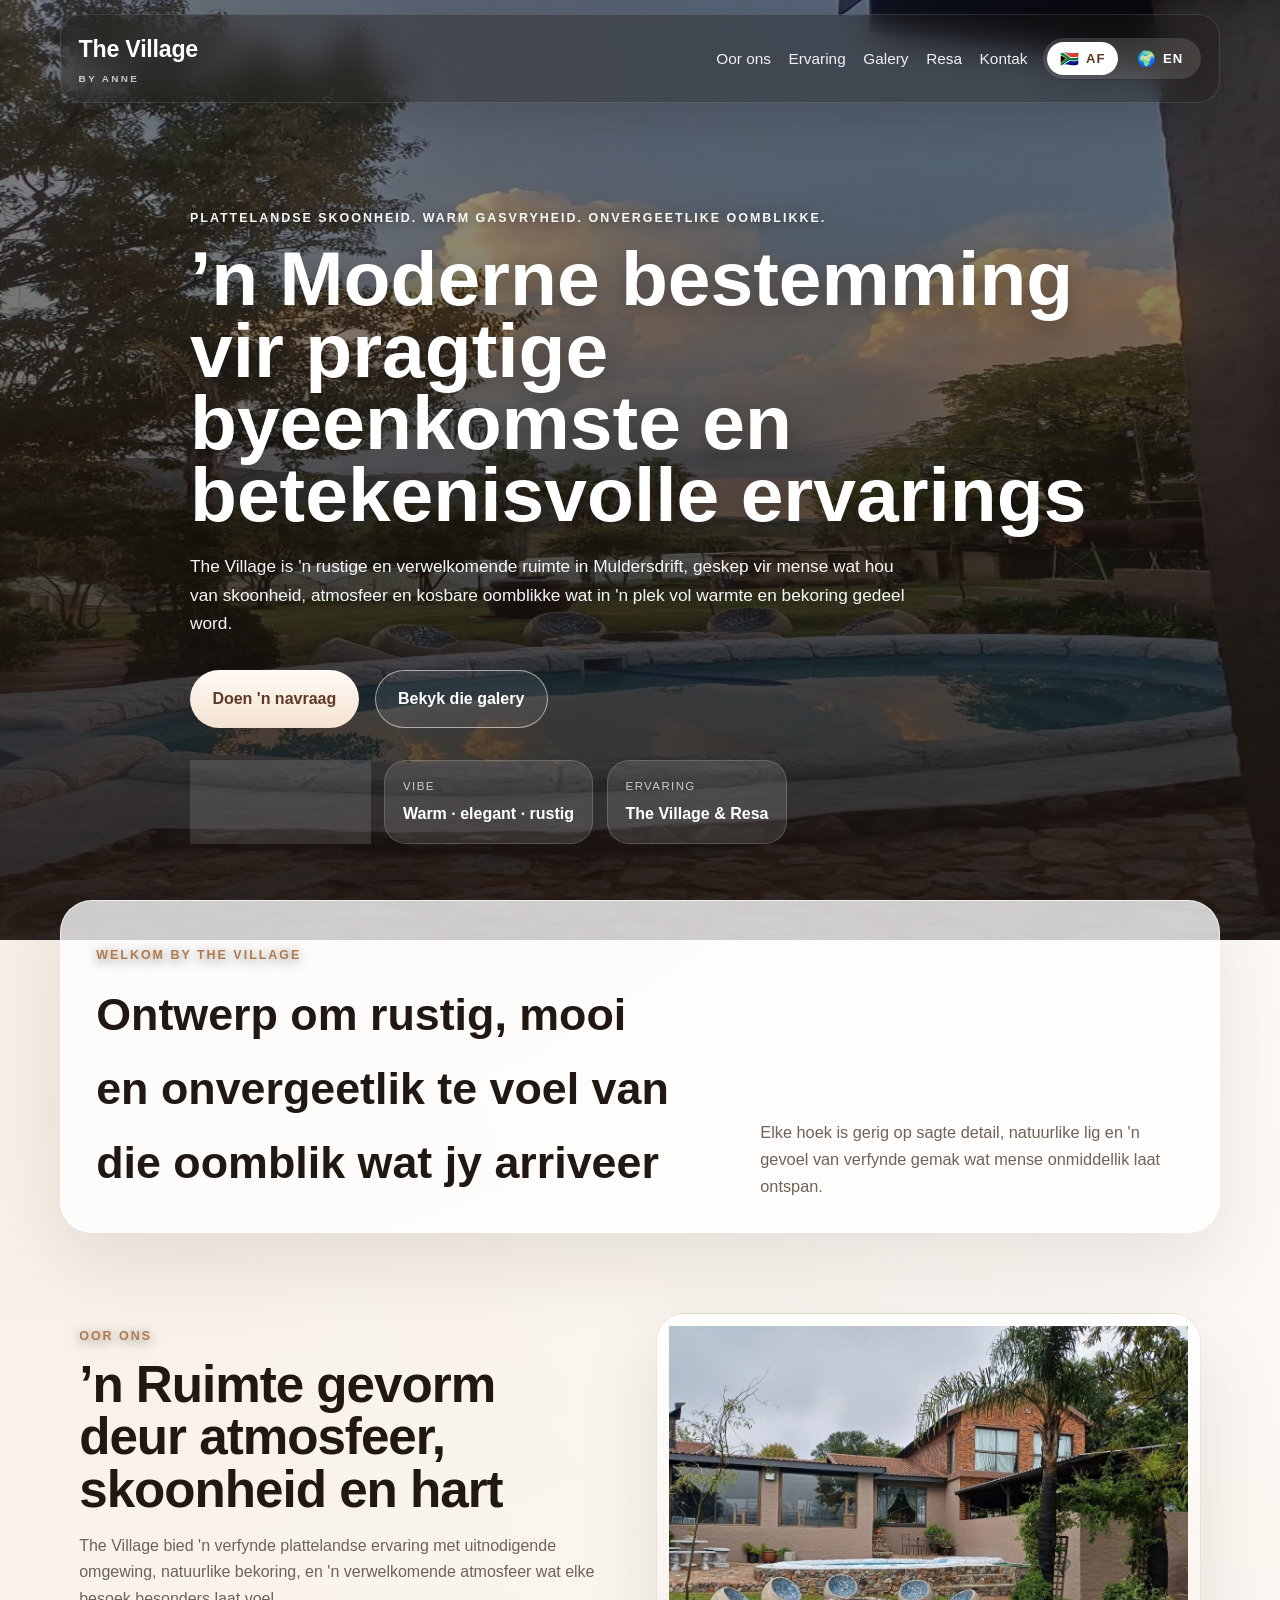
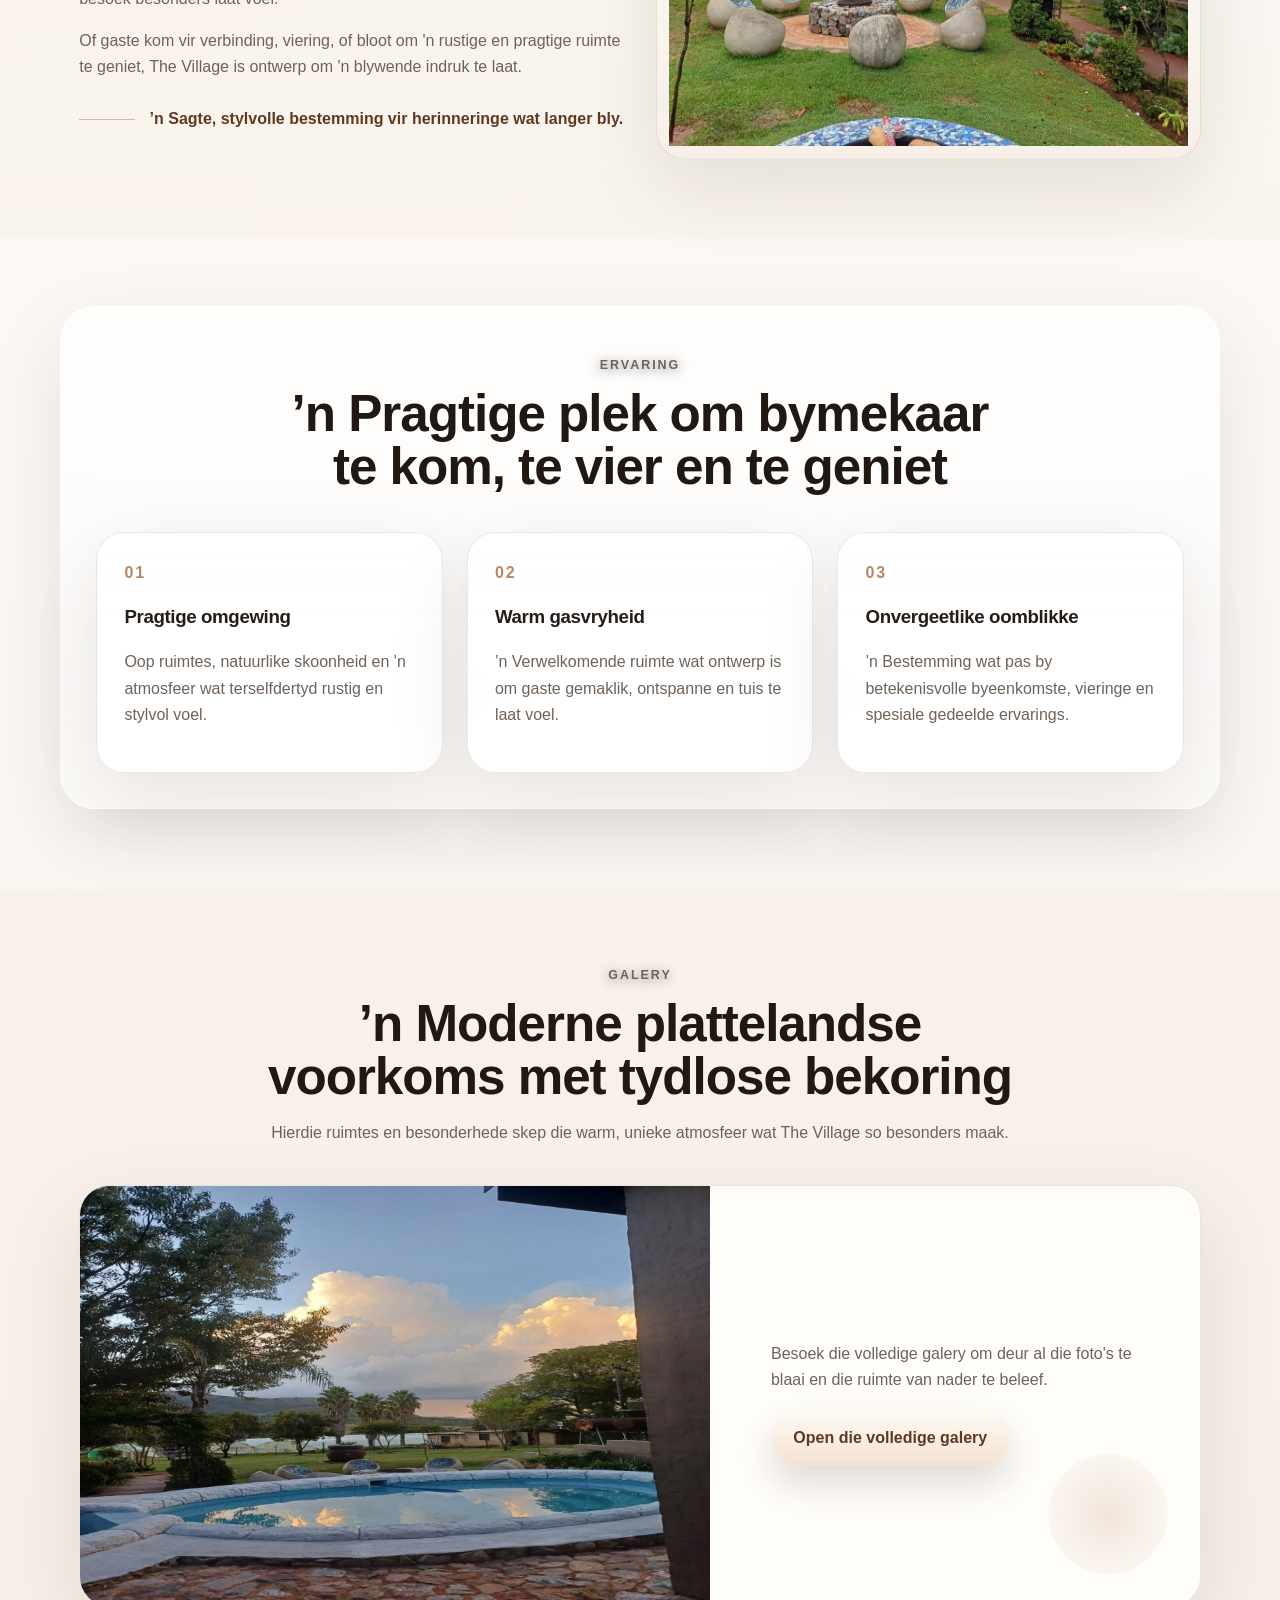
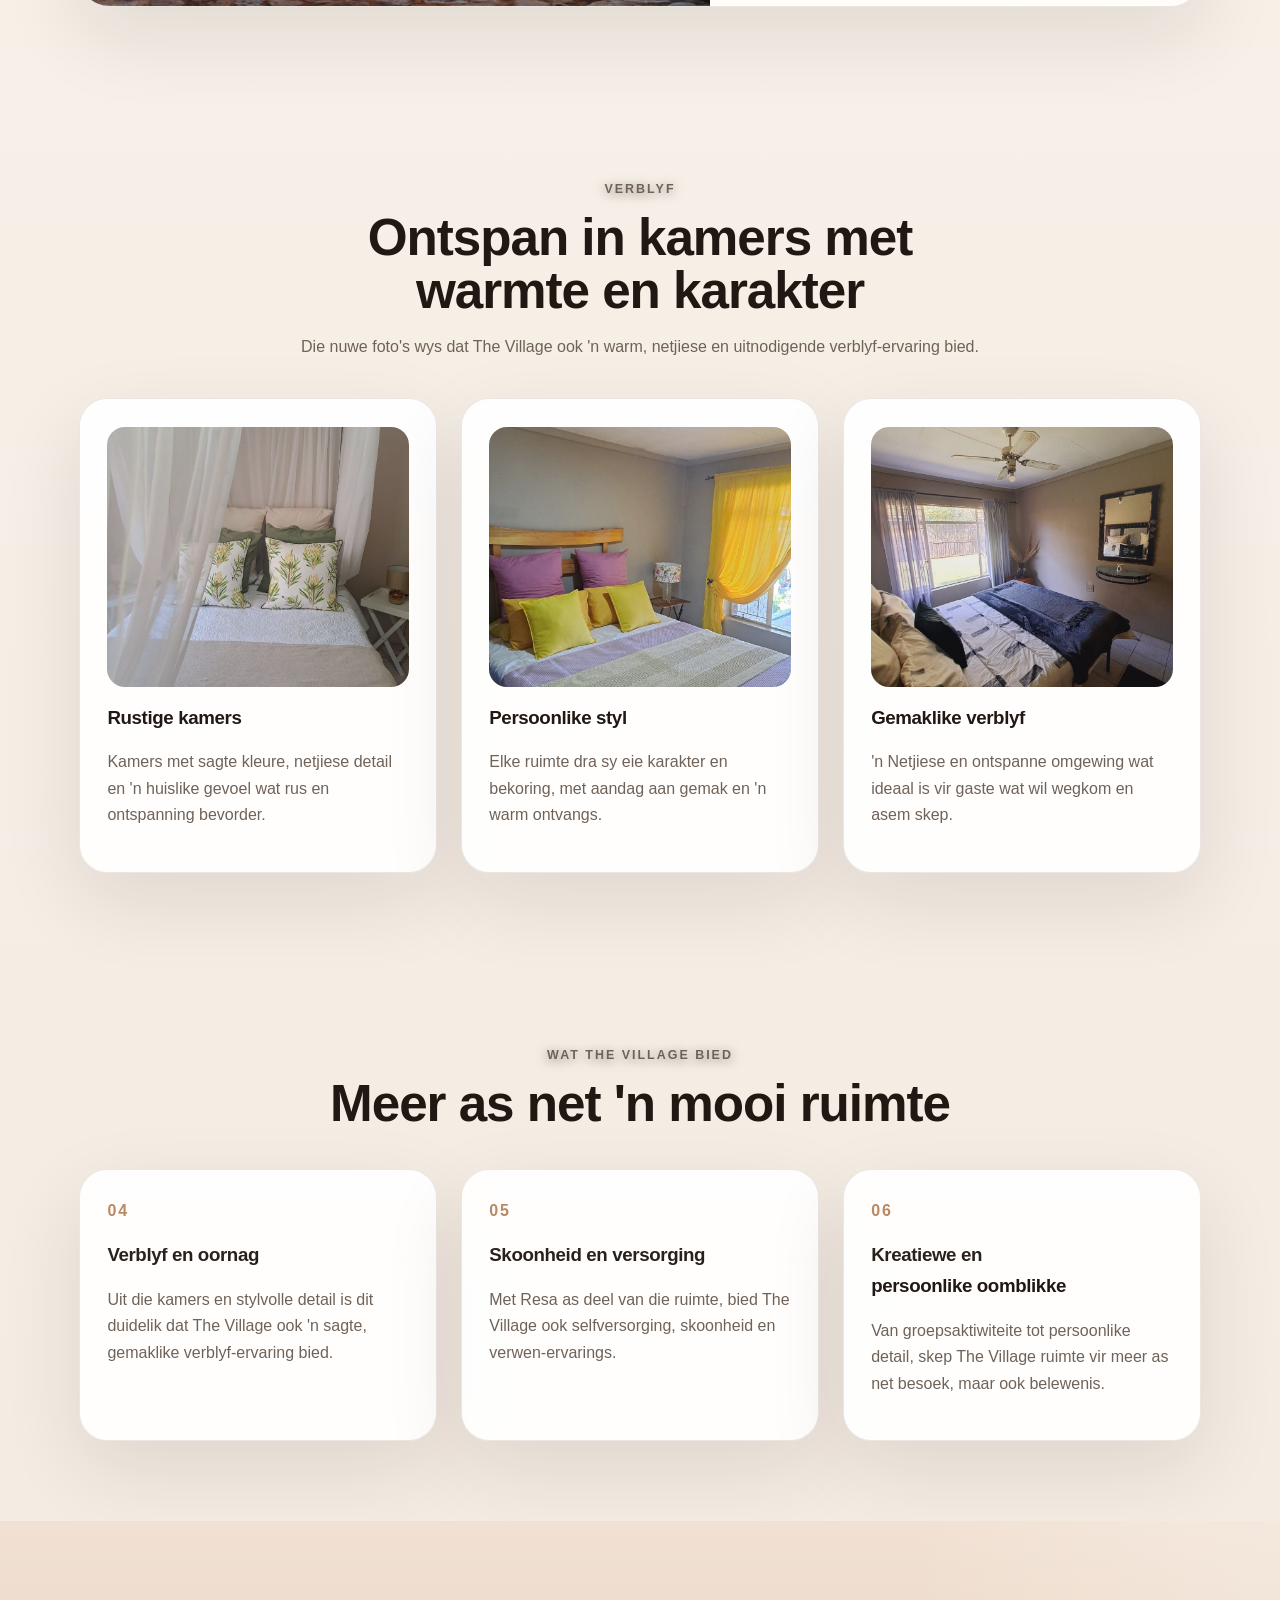
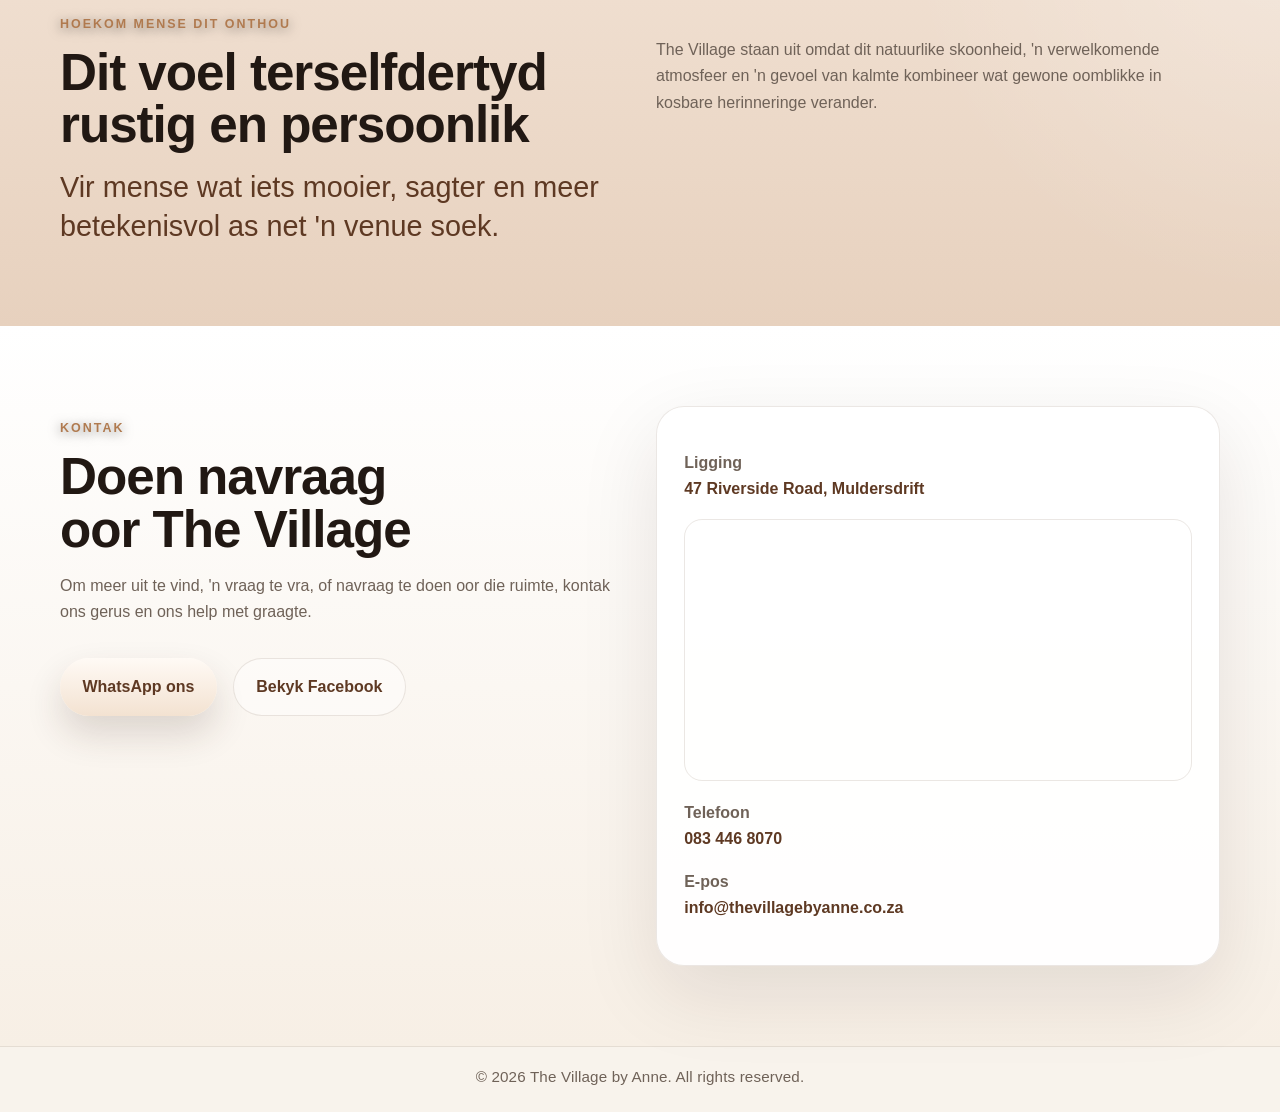
==== index.html @ 060a73f9 "Add Bing site verification" ====
<!DOCTYPE html>
<html lang="af">
<head>
  <meta charset="UTF-8" />
  <meta name="viewport" content="width=device-width, initial-scale=1.0" />
  <title>The Village | Plattelandse byeenkomste, skoonheid en warm gasvryheid</title>
  <meta name="description" content="The Village is 'n pragtige plattelandse bestemming in Muldersdrift wat 'n warm en onvergeetlike ruimte bied vir byeenkomste, spesiale geleenthede en betekenisvolle ervarings." />
  <link rel="canonical" href="https://thevillagebyanne.co.za/" />
  <meta property="og:type" content="website" />
  <meta property="og:title" content="The Village | Plattelandse byeenkomste, skoonheid en warm gasvryheid" />
  <meta property="og:description" content="The Village is 'n pragtige plattelandse bestemming in Muldersdrift wat 'n warm en onvergeetlike ruimte bied vir byeenkomste, spesiale geleenthede en betekenisvolle ervarings." />
  <meta property="og:url" content="https://thevillagebyanne.co.za/" />
  <meta property="og:image" content="https://thevillagebyanne.co.za/assets/hero.jpg" />
  <meta name="twitter:card" content="summary_large_image" />
  <meta name="twitter:title" content="The Village | Plattelandse byeenkomste, skoonheid en warm gasvryheid" />
  <meta name="twitter:description" content="The Village is 'n pragtige plattelandse bestemming in Muldersdrift wat 'n warm en onvergeetlike ruimte bied vir byeenkomste, spesiale geleenthede en betekenisvolle ervarings." />
  <meta name="twitter:image" content="https://thevillagebyanne.co.za/assets/hero.jpg" />
  <meta name="robots" content="index, follow" />
  <meta name="msvalidate.01" content="AB8717D3C6B86D30BB217F8F683F0302" />
  <link rel="icon" type="image/svg+xml" href="assets/favicon.svg" />
  <link rel="shortcut icon" href="assets/favicon.svg" />
  <script type="application/ld+json">
    {
      "@context": "https://schema.org",
      "@type": "LocalBusiness",
      "name": "The Village by Anne",
      "url": "https://thevillagebyanne.co.za/",
      "image": "https://thevillagebyanne.co.za/assets/hero.jpg",
      "telephone": "+27834468070",
      "email": "info@thevillagebyanne.co.za",
      "address": {
        "@type": "PostalAddress",
        "streetAddress": "47 Riverside Road",
        "addressLocality": "Muldersdrift",
        "addressCountry": "ZA"
      }
    }
  </script>
  <link rel="stylesheet" href="styles.css" />
</head>
<body>
  <header class="hero">
    <div class="overlay"></div>
    <nav class="nav wrap fade-up">
      <a class="brand" href="index.html">The Village</a>
      <div class="nav-controls">
        <div class="links">
          <a href="#about" data-i18n="nav_about">Oor ons</a>
          <a href="#experience" data-i18n="nav_experience">Ervaring</a>
          <a href="gallery.html" data-i18n="nav_gallery">Galery</a>
          <a href="resa.html">Resa</a>
          <a href="#contact" data-i18n="nav_contact">Kontak</a>
        </div>
        <div class="language-switcher" aria-label="Language switcher">
          <button type="button" class="lang-btn active" data-lang="af" aria-label="Afrikaans">
            <span class="lang-flag">🇿🇦</span>
            <span class="lang-code">AF</span>
          </button>
          <button type="button" class="lang-btn" data-lang="en" aria-label="English">
            <span class="lang-flag">🌍</span>
            <span class="lang-code">EN</span>
          </button>
        </div>
      </div>
    </nav>

    <div class="hero-inner wrap fade-up delay-1">
      <p class="eyebrow" data-i18n="hero_eyebrow">Plattelandse skoonheid. Warm gasvryheid. Onvergeetlike oomblikke.</p>
      <h1 data-i18n="hero_title">’n Moderne bestemming vir pragtige byeenkomste en betekenisvolle ervarings</h1>
      <p class="lead" data-i18n="hero_lead">
        The Village is 'n rustige en verwelkomende ruimte in Muldersdrift, geskep vir mense wat hou van skoonheid,
        atmosfeer en kosbare oomblikke wat in 'n plek vol warmte en bekoring gedeel word.
      </p>
      <div class="cta-row">
        <a class="btn primary" href="#contact" data-i18n="hero_cta_primary">Doen 'n navraag</a>
        <a class="btn secondary" href="gallery.html" data-i18n="hero_cta_secondary">Bekyk die galery</a>
      </div>
      <div class="hero-metrics fade-up delay-2">
        <div class="metric-pill">
          <span class="metric-label">Ligging</span>
          <strong>Muldersdrift</strong>
        </div>
        <div class="metric-pill">
          <span class="metric-label">Vibe</span>
          <strong>Warm · elegant · rustig</strong>
        </div>
        <div class="metric-pill">
          <span class="metric-label">Ervaring</span>
          <strong>The Village &amp; Resa</strong>
        </div>
      </div>
    </div>
  </header>

  <main>
    <section class="statement-section fade-up delay-2">
      <div class="wrap statement-card split-statement">
        <div>
          <p class="kicker" data-i18n="welcome_kicker">Welkom by The Village</p>
          <h2 data-i18n="welcome_title">Ontwerp om rustig, mooi en onvergeetlik te voel van die oomblik wat jy arriveer</h2>
        </div>
        <p class="statement-side-copy">Elke hoek is gerig op sagte detail, natuurlike lig en 'n gevoel van verfynde gemak wat mense onmiddellik laat ontspan.</p>
      </div>
    </section>

    <section id="about" class="section wrap split-layout about-editorial">
      <div class="content-block fade-up">
        <p class="kicker" data-i18n="about_kicker">Oor ons</p>
        <h2 data-i18n="about_title">’n Ruimte gevorm deur atmosfeer, skoonheid en hart</h2>
        <p data-i18n="about_p1">
          The Village bied 'n verfynde plattelandse ervaring met uitnodigende omgewing, natuurlike bekoring,
          en 'n verwelkomende atmosfeer wat elke besoek besonders laat voel.
        </p>
        <p data-i18n="about_p2">
          Of gaste kom vir verbinding, viering, of bloot om 'n rustige en pragtige ruimte te geniet,
          The Village is ontwerp om 'n blywende indruk te laat.
        </p>
        <div class="about-signature">
          <span class="signature-line"></span>
          <p>’n Sagte, stylvolle bestemming vir herinneringe wat langer bly.</p>
        </div>
      </div>
      <div class="visual-card fade-up delay-1 framed-visual">
        <img src="assets/gallery-1.jpg" alt="The Village elegant outdoor setting" data-i18n-alt="about_image_alt" />
      </div>
    </section>

    <section id="experience" class="section alt premium-panel-section">
      <div class="wrap premium-panel">
        <div class="section-heading center fade-up">
          <p class="kicker" data-i18n="experience_kicker">Ervaring</p>
          <h2 data-i18n="experience_title">’n Pragtige plek om bymekaar te kom, te vier en te geniet</h2>
        </div>
        <div class="feature-grid feature-grid-tight">
          <article class="feature-card fade-up hover-lift">
            <span class="feature-number">01</span>
            <h3 data-i18n="feature1_title">Pragtige omgewing</h3>
            <p data-i18n="feature1_text">Oop ruimtes, natuurlike skoonheid en 'n atmosfeer wat terselfdertyd rustig en stylvol voel.</p>
          </article>
          <article class="feature-card fade-up delay-1 hover-lift">
            <span class="feature-number">02</span>
            <h3 data-i18n="feature2_title">Warm gasvryheid</h3>
            <p data-i18n="feature2_text">’n Verwelkomende ruimte wat ontwerp is om gaste gemaklik, ontspanne en tuis te laat voel.</p>
          </article>
          <article class="feature-card fade-up delay-2 hover-lift">
            <span class="feature-number">03</span>
            <h3 data-i18n="feature3_title">Onvergeetlike oomblikke</h3>
            <p data-i18n="feature3_text">’n Bestemming wat pas by betekenisvolle byeenkomste, vieringe en spesiale gedeelde ervarings.</p>
          </article>
        </div>
      </div>
    </section>

    <section class="section wrap gallery-preview-section">
      <div class="section-heading center fade-up section-heading-narrow">
        <p class="kicker" data-i18n="gallery_kicker">Galery</p>
        <h2 data-i18n="gallery_title">’n Moderne plattelandse voorkoms met tydlose bekoring</h2>
        <p data-i18n="gallery_text">Hierdie ruimtes en besonderhede skep die warm, unieke atmosfeer wat The Village so besonders maak.</p>
      </div>
      <div class="gallery-preview-card fade-up delay-1 spotlight-card">
        <img src="assets/hero.jpg" alt="The Village se hoofruimte en terrein" data-i18n-alt="gallery_img1_alt" />
        <div class="gallery-preview-copy">
          <p data-i18n="gallery_preview_text">Besoek die volledige galery om deur al die foto's te blaai en die ruimte van nader te beleef.</p>
          <a class="btn primary" href="gallery.html" data-i18n="gallery_preview_cta">Open die volledige galery</a>
        </div>
      </div>
    </section>

    <section class="section wrap stay-section">
      <div class="section-heading center fade-up section-heading-narrow">
        <p class="kicker">Verblyf</p>
        <h2>Ontspan in kamers met warmte en karakter</h2>
        <p>Die nuwe foto's wys dat The Village ook 'n warm, netjiese en uitnodigende verblyf-ervaring bied.</p>
      </div>
      <div class="feature-grid stay-grid feature-grid-tight">
        <article class="feature-card fade-up hover-lift">
          <img src="assets/village-stay-1.jpg" alt="The Village kamer met sagte dekor" class="stay-image" />
          <h3>Rustige kamers</h3>
          <p>Kamers met sagte kleure, netjiese detail en 'n huislike gevoel wat rus en ontspanning bevorder.</p>
        </article>
        <article class="feature-card fade-up delay-1 hover-lift">
          <img src="assets/village-stay-2.jpg" alt="The Village helder verblyfkamer" class="stay-image" />
          <h3>Persoonlike styl</h3>
          <p>Elke ruimte dra sy eie karakter en bekoring, met aandag aan gemak en 'n warm ontvangs.</p>
        </article>
        <article class="feature-card fade-up delay-2 hover-lift">
          <img src="assets/village-stay-4.jpg" alt="The Village knus gastekamer" class="stay-image" />
          <h3>Gemaklike verblyf</h3>
          <p>'n Netjiese en ontspanne omgewing wat ideaal is vir gaste wat wil wegkom en asem skep.</p>
        </article>
      </div>
    </section>

    <section class="section wrap offerings-section">
      <div class="section-heading center fade-up section-heading-narrow">
        <p class="kicker">Wat The Village bied</p>
        <h2>Meer as net 'n mooi ruimte</h2>
      </div>
      <div class="feature-grid feature-grid-tight">
        <article class="feature-card fade-up hover-lift">
          <span class="feature-number">04</span>
          <h3>Verblyf en oornag</h3>
          <p>Uit die kamers en stylvolle detail is dit duidelik dat The Village ook 'n sagte, gemaklike verblyf-ervaring bied.</p>
        </article>
        <article class="feature-card fade-up delay-1 hover-lift">
          <span class="feature-number">05</span>
          <h3>Skoonheid en versorging</h3>
          <p>Met Resa as deel van die ruimte, bied The Village ook selfversorging, skoonheid en verwen-ervarings.</p>
        </article>
        <article class="feature-card fade-up delay-2 hover-lift">
          <span class="feature-number">06</span>
          <h3>Kreatiewe en persoonlike oomblikke</h3>
          <p>Van groepsaktiwiteite tot persoonlike detail, skep The Village ruimte vir meer as net besoek, maar ook belewenis.</p>
        </article>
      </div>
    </section>

    <section class="section highlight-band editorial-band">
      <div class="wrap highlight-grid">
        <div class="fade-up">
          <p class="kicker" data-i18n="highlight_kicker">Hoekom mense dit onthou</p>
          <h2 data-i18n="highlight_title">Dit voel terselfdertyd rustig en persoonlik</h2>
        </div>
        <p class="fade-up delay-1" data-i18n="highlight_text">
          The Village staan uit omdat dit natuurlike skoonheid, 'n verwelkomende atmosfeer en 'n gevoel van kalmte kombineer wat gewone oomblikke in kosbare herinneringe verander.
        </p>
      </div>
      <div class="wrap editorial-quote fade-up delay-2">
        <p>Vir mense wat iets mooier, sagter en meer betekenisvol as net 'n venue soek.</p>
      </div>
    </section>


    <section id="contact" class="section contact-section">
      <div class="wrap contact-grid premium-contact-grid">
        <div class="fade-up">
          <p class="kicker" data-i18n="contact_kicker">Kontak</p>
          <h2 data-i18n="contact_title">Doen navraag oor The Village</h2>
          <p data-i18n="contact_text">
            Om meer uit te vind, 'n vraag te vra, of navraag te doen oor die ruimte, kontak ons gerus en ons help met graagte.
          </p>
          <div class="cta-row">
            <a class="btn primary" href="https://wa.me/27834468070" target="_blank" rel="noopener" data-i18n="contact_cta_whatsapp">WhatsApp ons</a>
            <a class="btn ghost" href="https://www.facebook.com/share/1bQxs7ikWi/" target="_blank" rel="noopener" data-i18n="contact_cta_facebook">Bekyk Facebook</a>
          </div>
        </div>
        <div class="contact-card fade-up delay-1">
          <p><strong data-i18n="contact_location_label">Ligging</strong><br /><a class="contact-link" href="https://www.google.com/maps/search/?api=1&query=47+Riverside+Road,+Muldersdrift" target="_blank" rel="noopener" data-i18n="contact_location_value">47 Riverside Road, Muldersdrift</a></p>
          <div class="map-embed">
            <iframe
              title="The Village location map"
              src="https://www.google.com/maps?q=47%20Riverside%20Road%2C%20Muldersdrift&z=15&output=embed"
              loading="lazy"
              referrerpolicy="no-referrer-when-downgrade"
              allowfullscreen>
            </iframe>
          </div>
          <p><strong data-i18n="contact_phone_label">Telefoon</strong><br /><a class="contact-link" href="tel:+27834468070">083 446 8070</a></p>
          <p><strong>E-pos</strong><br /><a class="contact-link" href="mailto:info@thevillagebyanne.co.za">info@thevillagebyanne.co.za</a></p>
        </div>
      </div>
    </section>
  </main>

  <footer class="site-footer">
    <div class="wrap site-footer-inner">
      <p>© 2026 The Village by Anne. All rights reserved.</p>
    </div>
  </footer>

  <script>
    window.SMARTSITE_GA4_ID = 'G-8PX1MMG23H';
  </script>
  <script src="tracking-snippet.js"></script>
  <script>
    const translations = {
      af: {
        page_title: "The Village | Plattelandse byeenkomste, skoonheid en warm gasvryheid",
        meta_description: "The Village is 'n pragtige plattelandse bestemming in Muldersdrift wat 'n warm en onvergeetlike ruimte bied vir byeenkomste, spesiale geleenthede en betekenisvolle ervarings.",
        nav_about: "Oor ons",
        nav_experience: "Ervaring",
        nav_gallery: "Galery",
        nav_contact: "Kontak",
        hero_eyebrow: "Plattelandse skoonheid. Warm gasvryheid. Onvergeetlike oomblikke.",
        hero_title: "’n Moderne bestemming vir pragtige byeenkomste en betekenisvolle ervarings",
        hero_lead: "The Village is 'n rustige en verwelkomende ruimte in Muldersdrift, geskep vir mense wat hou van skoonheid, atmosfeer en kosbare oomblikke wat in 'n plek vol warmte en bekoring gedeel word.",
        hero_cta_primary: "Doen 'n navraag",
        hero_cta_secondary: "Bekyk die galery",
        welcome_kicker: "Welkom by The Village",
        welcome_title: "Ontwerp om rustig, mooi en onvergeetlik te voel van die oomblik wat jy arriveer",
        about_kicker: "Oor ons",
        about_title: "’n Ruimte gevorm deur atmosfeer, skoonheid en hart",
        about_p1: "The Village bied 'n verfynde plattelandse ervaring met uitnodigende omgewing, natuurlike bekoring, en 'n verwelkomende atmosfeer wat elke besoek besonders laat voel.",
        about_p2: "Of gaste kom vir verbinding, viering, of bloot om 'n rustige en pragtige ruimte te geniet, The Village is ontwerp om 'n blywende indruk te laat.",
        about_image_alt: "The Village elegante buiteruimte",
        experience_kicker: "Ervaring",
        experience_title: "’n Pragtige plek om bymekaar te kom, te vier en te geniet",
        feature1_title: "Pragtige omgewing",
        feature1_text: "Oop ruimtes, natuurlike skoonheid en 'n atmosfeer wat terselfdertyd rustig en stylvol voel.",
        feature2_title: "Warm gasvryheid",
        feature2_text: "’n Verwelkomende ruimte wat ontwerp is om gaste gemaklik, ontspanne en tuis te laat voel.",
        feature3_title: "Onvergeetlike oomblikke",
        feature3_text: "’n Bestemming wat pas by betekenisvolle byeenkomste, vieringe en spesiale gedeelde ervarings.",
        gallery_kicker: "Galery",
        gallery_title: "’n Moderne plattelandse voorkoms met tydlose bekoring",
        gallery_text: "Hierdie ruimtes en besonderhede skep die warm, unieke atmosfeer wat The Village so besonders maak.",
        gallery_preview_text: "Besoek die volledige galery om deur al die foto's te blaai en die ruimte van nader te beleef.",
        gallery_preview_cta: "Open die volledige galery",
        gallery_img1_alt: "The Village se hoofruimte en terrein",
        highlight_kicker: "Hoekom mense dit onthou",
        highlight_title: "Dit voel terselfdertyd rustig en persoonlik",
        highlight_text: "The Village staan uit omdat dit natuurlike skoonheid, 'n verwelkomende atmosfeer en 'n gevoel van kalmte kombineer wat gewone oomblikke in kosbare herinneringe verander.",
        details_kicker: "Nog van die ruimte",
        details_title: "Besonderhede wat warmte en karakter byvoeg",
        gallery_img6_alt: "The Village se swembad detail",
        gallery_img7_alt: "The Village se vuurput en sitarea",
        gallery_img8_alt: "The Village se buitekant en tuin",
        contact_kicker: "Kontak",
        contact_title: "Doen navraag oor The Village",
        contact_text: "Om meer uit te vind, 'n vraag te vra, of navraag te doen oor die ruimte, kontak ons gerus en ons help met graagte.",
        contact_cta_whatsapp: "WhatsApp ons",
        contact_cta_facebook: "Bekyk Facebook",
        contact_location_label: "Ligging",
        contact_location_value: "47 Riverside Road, Muldersdrift",
        contact_phone_label: "Telefoon"
      },
      en: {
        page_title: "The Village | Countryside Gatherings, Beauty and Warm Hospitality",
        meta_description: "The Village is a beautiful countryside destination in Muldersdrift offering a warm and memorable setting for gatherings, special occasions, and meaningful experiences.",
        nav_about: "About",
        nav_experience: "Experience",
        nav_gallery: "Gallery",
        nav_contact: "Contact",
        hero_eyebrow: "Countryside beauty. Warm hospitality. Memorable moments.",
        hero_title: "A modern destination for beautiful gatherings and meaningful experiences",
        hero_lead: "The Village is a peaceful and welcoming space in Muldersdrift, created for people who love beauty, atmosphere, and memorable moments shared in a setting full of warmth and charm.",
        hero_cta_primary: "Make an enquiry",
        hero_cta_secondary: "View the gallery",
        welcome_kicker: "Welcome to The Village",
        welcome_title: "Designed to feel calm, beautiful, and unforgettable from the moment you arrive",
        about_kicker: "About",
        about_title: "A setting shaped by atmosphere, beauty, and heart",
        about_p1: "The Village offers a refined countryside experience with inviting surroundings, natural charm, and a welcoming atmosphere that makes every visit feel special.",
        about_p2: "Whether guests come for connection, celebration, or simply to enjoy a peaceful and beautiful space, The Village is designed to leave a lasting impression.",
        about_image_alt: "The Village elegant outdoor setting",
        experience_kicker: "Experience",
        experience_title: "A beautiful place to gather, celebrate, and enjoy",
        feature1_title: "Beautiful surroundings",
        feature1_text: "Open space, natural beauty, and an atmosphere that feels both peaceful and elevated.",
        feature2_title: "Warm hospitality",
        feature2_text: "A welcoming setting designed to make guests feel comfortable, relaxed, and cared for.",
        feature3_title: "Memorable moments",
        feature3_text: "A destination suited to meaningful gatherings, celebrations, and special shared experiences.",
        gallery_kicker: "Gallery",
        gallery_title: "A modern countryside look with timeless charm",
        gallery_text: "These spaces and details help create the warm, distinctive atmosphere that makes The Village feel special.",
        gallery_preview_text: "Visit the full gallery to browse all the photos and experience the space more closely.",
        gallery_preview_cta: "Open full gallery",
        gallery_img1_alt: "The Village main setting and grounds",
        highlight_kicker: "Why people remember it",
        highlight_title: "It feels both peaceful and personal",
        highlight_text: "The Village stands out because it combines natural beauty, a welcoming atmosphere, and a sense of calm that turns ordinary moments into memorable ones.",
        details_kicker: "More of the setting",
        details_title: "Details that add warmth and character",
        gallery_img6_alt: "The Village pool detail",
        gallery_img7_alt: "The Village firepit seating area",
        gallery_img8_alt: "The Village exterior and garden",
        contact_kicker: "Contact",
        contact_title: "Enquire about The Village",
        contact_text: "To learn more, ask a question, or enquire about the space, get in touch and we will gladly assist.",
        contact_cta_whatsapp: "WhatsApp us",
        contact_cta_facebook: "View Facebook",
        contact_location_label: "Location",
        contact_location_value: "47 Riverside Road, Muldersdrift",
        contact_phone_label: "Phone"
      }
    };

    (function () {
      const langButtons = Array.from(document.querySelectorAll('.lang-btn'));
      const metaDescription = document.querySelector('meta[name="description"]');
      let currentLang = 'af';

      function applyTranslations(lang) {
        currentLang = lang;
        try { localStorage.setItem('theVillageLanguage', lang); } catch (e) {}
        document.documentElement.lang = lang;
        document.title = translations[lang].page_title;
        metaDescription.setAttribute('content', translations[lang].meta_description);

        document.querySelectorAll('[data-i18n]').forEach((el) => {
          const key = el.dataset.i18n;
          if (translations[lang][key]) el.textContent = translations[lang][key];
        });

        document.querySelectorAll('[data-i18n-alt]').forEach((el) => {
          const key = el.dataset.i18nAlt;
          if (translations[lang][key]) el.setAttribute('alt', translations[lang][key]);
        });

        langButtons.forEach((btn) => {
          btn.classList.toggle('active', btn.dataset.lang === lang);
        });

      }

      langButtons.forEach((btn) => {
        btn.addEventListener('click', () => applyTranslations(btn.dataset.lang));
      });

      let savedLang = 'af';
      try {
        savedLang = localStorage.getItem('theVillageLanguage') || 'af';
      } catch (e) {}
      applyTranslations(savedLang === 'en' ? 'en' : 'af');
    })();
  </script>
</body>
</html>
---- styles.css ----
:root {
  --bg: #f6f1ea;
  --surface: rgba(255,255,255,0.92);
  --surface-strong: #fffdfa;
  --surface-soft: rgba(255,255,255,0.78);
  --text: #211813;
  --muted: #6f6258;
  --accent: #b07a4f;
  --accent-dark: #5e3923;
  --accent-soft: #e8d5c4;
  --line: rgba(94, 57, 35, 0.12);
  --shadow: 0 28px 80px rgba(36, 24, 18, 0.1);
}

* { box-sizing: border-box; }
html { scroll-behavior: smooth; scroll-padding-top: 110px; }
body {
  margin: 0;
  font-family: Inter, Arial, Helvetica, sans-serif;
  color: var(--text);
  background:
    radial-gradient(circle at top left, rgba(232,213,196,0.42), transparent 28%),
    radial-gradient(circle at right 15%, rgba(255,255,255,0.5), transparent 24%),
    linear-gradient(180deg, #fcf8f2 0%, #f2e9df 100%);
  line-height: 1.65;
}
img { max-width: 100%; display: block; }
a { color: inherit; }
.wrap { max-width: 1160px; margin: 0 auto; }

.hero {
  position: relative;
  min-height: 96vh;
  padding: 6rem 1.2rem 6rem;
  color: white;
  background: url('assets/hero.jpg') center/cover no-repeat;
}
.overlay {
  position: absolute;
  inset: 0;
  background:
    linear-gradient(rgba(24, 18, 14, 0.38), rgba(24, 18, 14, 0.8)),
    linear-gradient(120deg, rgba(176,122,79,0.18), transparent 44%),
    radial-gradient(circle at top left, rgba(255,255,255,0.08), transparent 28%);
}
.nav, .hero-inner { position: relative; z-index: 2; }
.nav {
  position: fixed;
  top: 0.9rem;
  left: 0.75rem;
  right: 0.75rem;
  max-width: 1160px;
  margin: 0 auto;
  z-index: 50;
  display: flex;
  justify-content: space-between;
  align-items: center;
  gap: 1rem;
  padding: 0.9rem 1.1rem;
  border-radius: 22px;
  background: rgba(28, 21, 17, 0.34);
  border: 1px solid rgba(255,255,255,0.12);
  box-shadow: 0 20px 50px rgba(0,0,0,0.16);
  backdrop-filter: blur(16px);
}
.brand {
  font-size: 1.45rem;
  font-weight: 800;
  letter-spacing: -0.01em;
  text-decoration: none;
  color: inherit;
  transition: opacity 0.2s ease;
}
.brand::after {
  content: 'by Anne';
  display: block;
  font-size: 0.62rem;
  font-weight: 600;
  letter-spacing: 0.24em;
  text-transform: uppercase;
  color: rgba(255,255,255,0.72);
  margin-top: 0.18rem;
}
.brand:hover {
  opacity: 0.82;
}
.nav-controls {
  display: flex;
  align-items: center;
  gap: 1rem;
  flex-wrap: wrap;
  justify-content: flex-end;
}
.links { display: flex; gap: 1.1rem; flex-wrap: wrap; }
.links a, .btn { text-decoration: none; }
.links a {
  color: rgba(255,255,255,0.92);
  font-size: 0.96rem;
  position: relative;
}
.links a::after {
  content: '';
  position: absolute;
  left: 0;
  bottom: -0.35rem;
  width: 100%;
  height: 1px;
  background: rgba(255,255,255,0.72);
  transform: scaleX(0);
  transform-origin: left;
  transition: transform 0.22s ease;
}
.links a:hover::after,
.links a:focus-visible::after {
  transform: scaleX(1);
}
.language-switcher {
  display: inline-flex;
  gap: 0.35rem;
  padding: 0.28rem;
  border-radius: 999px;
  background: rgba(255,255,255,0.14);
  backdrop-filter: blur(8px);
  box-shadow: 0 10px 25px rgba(0,0,0,0.08);
}
.lang-btn {
  display: inline-flex;
  align-items: center;
  gap: 0.45rem;
  border: 0;
  border-radius: 999px;
  padding: 0.55rem 0.8rem;
  background: transparent;
  color: white;
  cursor: pointer;
  font-weight: 700;
}
.lang-btn.active {
  background: white;
  color: var(--accent-dark);
}
.lang-flag {
  font-size: 0.95rem;
  line-height: 1;
}
.lang-code {
  font-size: 0.82rem;
  letter-spacing: 0.08em;
}
.hero-inner {
  max-width: 900px;
  padding-top: 6.2rem;
}
.eyebrow, .kicker {
  text-transform: uppercase;
  letter-spacing: 0.16em;
  font-size: 0.78rem;
  font-weight: 700;
  color: rgba(255,255,255,0.96);
  text-shadow: 0 2px 12px rgba(0,0,0,0.55);
}
h1, h2, h3 { margin: 0; text-wrap: balance; }
h1 {
  margin-top: 0.85rem;
  font-size: clamp(3rem, 6vw, 5.6rem);
  line-height: 0.94;
  max-width: 900px;
  text-shadow: 0 8px 24px rgba(0,0,0,0.28);
}
.lead {
  max-width: 720px;
  font-size: 1.08rem;
  color: rgba(255,255,255,0.96);
  margin-top: 1.35rem;
  text-shadow: 0 4px 18px rgba(0,0,0,0.35);
}

.hero-metrics {
  display: flex;
  gap: 0.9rem;
  flex-wrap: wrap;
  margin-top: 2rem;
}

.metric-pill {
  min-width: 180px;
  padding: 0.95rem 1.1rem;
  border-radius: 22px;
  background: rgba(255,255,255,0.12);
  border: 1px solid rgba(255,255,255,0.16);
  backdrop-filter: blur(10px);
}

.metric-label {
  display: block;
  font-size: 0.72rem;
  letter-spacing: 0.12em;
  text-transform: uppercase;
  color: rgba(255,255,255,0.74);
  margin-bottom: 0.35rem;
}

.metric-pill strong {
  font-size: 1rem;
  color: white;
}
.cta-row {
  display: flex;
  gap: 1rem;
  flex-wrap: wrap;
  margin-top: 2rem;
}
.btn {
  display: inline-flex;
  align-items: center;
  justify-content: center;
  padding: 0.95rem 1.4rem;
  border-radius: 999px;
  font-weight: 700;
  transition: transform 0.22s ease, opacity 0.22s ease;
}
.btn:hover { transform: translateY(-2px); }
.btn.primary {
  background: linear-gradient(180deg, #fffaf5 0%, #f3e2d1 100%);
  color: var(--accent-dark);
  box-shadow: 0 18px 36px rgba(64, 40, 25, 0.16);
}
.btn.secondary { color: white; border: 1px solid rgba(255,255,255,0.55); background: rgba(255,255,255,0.08); }
.btn.ghost { color: var(--accent-dark); border: 1px solid var(--line); background: rgba(255,255,255,0.42); }

.statement-section {
  margin-top: -2.5rem;
  position: relative;
  z-index: 3;
  padding: 0 1.2rem;
}
.statement-card {
  background: var(--surface-soft);
  border: 1px solid rgba(255,255,255,0.7);
  border-radius: 32px;
  padding: 2rem 2.2rem;
  box-shadow: var(--shadow);
  backdrop-filter: blur(16px);
}
.statement-card h2 { margin-top: 0.35rem; font-size: clamp(1.8rem, 3.5vw, 2.9rem); }
.split-statement {
  display: grid;
  grid-template-columns: 1.2fr 0.8fr;
  gap: 1.8rem;
  align-items: end;
}
.statement-side-copy {
  margin: 0;
  font-size: 1.02rem;
  color: var(--muted);
}
.hero-small {
  min-height: 56vh;
  padding-top: 6rem;
}
.hero-small-inner {
  padding-top: 3.5rem;
}
.kicker { color: var(--accent); }
.section { padding: 5rem 1.2rem; scroll-margin-top: 110px; }
.split-layout, .contact-grid {
  display: grid;
  grid-template-columns: 1fr 1fr;
  gap: 2rem;
  align-items: center;
}
.content-block h2, .section-heading h2, .highlight-grid h2, .contact-grid h2 {
  margin-top: 0.45rem;
  font-size: clamp(2rem, 4vw, 3.2rem);
  line-height: 1.03;
  letter-spacing: -0.02em;
}
p, li, .section-heading p { color: var(--muted); }

.section-heading-narrow {
  max-width: 680px;
}
.visual-card, .card, .feature-card, .gallery-card, .contact-card {
  background: var(--surface);
  border: 1px solid var(--line);
  border-radius: 28px;
  box-shadow: var(--shadow);
}
.visual-card, .gallery-card { overflow: hidden; }

.about-editorial {
  align-items: stretch;
}

.framed-visual {
  padding: 0.75rem;
  background: linear-gradient(180deg, rgba(255,255,255,0.92), rgba(246,238,230,0.9));
}

.about-signature {
  display: flex;
  align-items: center;
  gap: 0.9rem;
  margin-top: 1.6rem;
  color: var(--accent-dark);
}

.about-signature p {
  margin: 0;
  color: var(--accent-dark);
  font-weight: 600;
}

.signature-line {
  width: 56px;
  height: 1px;
  background: rgba(94,57,35,0.3);
  flex: 0 0 auto;
}
.gallery-trigger {
  display: block;
  width: 100%;
  padding: 0;
  margin: 0;
  border: 0;
  background: transparent;
  cursor: pointer;
}
.visual-card img { width: 100%; height: 100%; min-height: 420px; object-fit: cover; }
.gallery-preview-section {
  padding-top: 4rem;
}
.gallery-preview-card {
  display: grid;
  grid-template-columns: 1.15fr 0.85fr;
  gap: 1.5rem;
  align-items: center;
  background: var(--surface-strong);
  border: 1px solid var(--line);
  border-radius: 30px;
  box-shadow: var(--shadow);
  overflow: hidden;
}
.gallery-preview-card img {
  width: 100%;
  height: 100%;
  min-height: 360px;
  object-fit: cover;
}
.gallery-preview-copy {
  padding: 2.3rem;
}

.spotlight-card {
  position: relative;
}

.spotlight-card::after {
  content: '';
  position: absolute;
  inset: auto 2rem 2rem auto;
  width: 120px;
  height: 120px;
  border-radius: 50%;
  background: radial-gradient(circle, rgba(232,213,196,0.6), rgba(232,213,196,0));
  pointer-events: none;
}
.gallery-page-grid {
  display: grid;
  grid-template-columns: 1.15fr 1fr 1fr;
  gap: 1.2rem;
}

.gallery-page-section {
  padding-top: 4.2rem;
}

.gallery-page-heading {
  margin-bottom: 2rem;
}

.premium-gallery-grid {
  padding: 1.2rem;
  border-radius: 34px;
  background: linear-gradient(180deg, rgba(255,255,255,0.7), rgba(251,244,238,0.54));
  border: 1px solid rgba(255,255,255,0.62);
  box-shadow: var(--shadow);
}

.resa-gallery-page-section {
  padding-top: 4.2rem;
}

.resa-premium-gallery-grid {
  background: linear-gradient(180deg, rgba(255,255,255,0.72), rgba(251,241,235,0.56));
}
.stay-image {
  width: 100%;
  height: 260px;
  object-fit: cover;
  border-radius: 18px;
  margin-bottom: 1rem;
}
.resa-hero {
  background:
    linear-gradient(rgba(24, 18, 14, 0.1), rgba(24, 18, 14, 0.42)),
    url('assets/resa-gallery-1.jpg') center/cover no-repeat;
}
.products-hero {
  background: url('assets/resa-product-skincare-set.jpg') center/cover no-repeat;
}
.center-cta {
  justify-content: center;
}
.product-grid {
  display: grid;
  grid-template-columns: repeat(auto-fit, minmax(240px, 1fr));
  gap: 1.25rem;
}

.resa-products-section {
  padding-top: 4.2rem;
}

.resa-product-grid {
  gap: 1.5rem;
}
.product-card {
  background: linear-gradient(180deg, rgba(255,255,255,0.95), rgba(249,243,237,0.92));
  border: 1px solid var(--line);
  border-radius: 28px;
  box-shadow: var(--shadow);
  overflow: hidden;
  display: flex;
  flex-direction: column;
}
.product-card img {
  width: 100%;
  height: 310px;
  object-fit: cover;
  object-position: center;
  transition: transform 0.3s ease-in-out;
  box-shadow: 0 2px 10px rgba(0, 0, 0, 0.1);
}
.product-card:hover img {
  transform: scale(1.025);
}
.product-grid { margin-top: 2rem; }
.product-card > div {
  padding: 1.25rem;
  display: flex;
  flex: 1;
  flex-direction: column;
}
.product-card > div h3 {
  margin-top: 0.25rem;
  margin-bottom: 0.6rem;
}
.product-copy {
  padding: 1.25rem;
  display: flex;
  flex: 1;
  flex-direction: column;
}
.product-copy h3 {
  margin-top: 0.25rem;
  margin-bottom: 0.6rem;
}
.product-category {
  margin: 0;
  color: var(--accent);
  font-size: 0.78rem;
  font-weight: 800;
  letter-spacing: 0.1em;
  text-transform: uppercase;
}
.product-price, .price {
  margin-top: auto;
  color: var(--accent-dark);
  font-size: 1.15rem;
  font-weight: 800;
}
.muted-price {
  color: var(--muted);
  font-size: 0.98rem;
}
.product-enquiry-card {
  max-width: 780px;
}
.price-layout {
  display: grid;
  grid-template-columns: 1.15fr 0.85fr;
  gap: 2rem;
  align-items: start;
}

.resa-price-panel {
  border-radius: 34px;
}
.price-columns {
  display: grid;
  grid-template-columns: repeat(auto-fit, minmax(230px, 1fr));
  gap: 1rem;
  margin-top: 1.5rem;
}
.price-box {
  background: linear-gradient(180deg, rgba(255,255,255,0.96), rgba(248,240,233,0.9));
  border: 1px solid var(--line);
  border-radius: 24px;
  box-shadow: var(--shadow);
  padding: 1.35rem;
}
.price-list {
  list-style: none;
  padding: 0;
  margin: 0;
}
.price-list li {
  display: flex;
  justify-content: space-between;
  gap: 1rem;
  padding: 0.65rem 0;
  border-bottom: 1px solid var(--line);
}
.price-list li:last-child { border-bottom: 0; }
.price-list strong { color: var(--accent-dark); white-space: nowrap; }
.price-image img { width: 100%; }

.alt { background: rgba(255,255,255,0.38); }
.section-heading { max-width: 760px; margin: 0 auto 2.4rem; }
.center { text-align: center; }
.intro-note { max-width: 760px; margin: 0.5rem auto 2rem; }
.premium-panel-section {
  padding-top: 4.2rem;
}
.premium-panel {
  padding: 2.2rem;
  border-radius: 34px;
  background: linear-gradient(180deg, rgba(255,255,255,0.7), rgba(255,255,255,0.48));
  border: 1px solid rgba(255,255,255,0.6);
  box-shadow: var(--shadow);
  backdrop-filter: blur(12px);
}
.feature-grid {
  display: grid;
  grid-template-columns: repeat(auto-fit, minmax(250px, 1fr));
  gap: 1.25rem;
}
.feature-grid-tight {
  gap: 1.5rem;
}
.feature-card {
  padding: 1.7rem;
  min-height: 220px;
  position: relative;
}
.feature-card::before {
  content: '';
  position: absolute;
  inset: 0;
  border-radius: inherit;
  background: linear-gradient(180deg, rgba(255,255,255,0.18), transparent 40%);
  pointer-events: none;
}
.feature-number {
  display: inline-block;
  margin-bottom: 1rem;
  color: var(--accent);
  font-weight: 800;
  letter-spacing: 0.12em;
}

.feature-card h3,
.product-card h3,
.price-box h3 {
  letter-spacing: -0.02em;
}
.masonry-grid {
  display: grid;
  grid-template-columns: 1.15fr 1fr 1fr;
  gap: 1.2rem;
}
.gallery-card img {
  width: 100%;
  height: 100%;
  min-height: 260px;
  object-fit: cover;
  transition: transform 0.35s ease;
  border-radius: 14px;
}
.gallery-card:hover img { transform: scale(1.03); }

.gallery-card {
  background: linear-gradient(180deg, rgba(255,255,255,0.96), rgba(248,241,235,0.92));
}
.tall { grid-row: span 2; }
.wide { grid-column: span 2; }
.highlight-band {
  background: linear-gradient(180deg, #f1e1d3 0%, #e7d1be 100%);
}

.editorial-band {
  position: relative;
  overflow: hidden;
}

.editorial-band::before {
  content: '';
  position: absolute;
  inset: 0;
  background: radial-gradient(circle at right top, rgba(255,255,255,0.26), transparent 28%);
  pointer-events: none;
}

.editorial-quote {
  padding-top: 1rem;
}

.editorial-quote p {
  max-width: 620px;
  margin: 0;
  font-size: clamp(1.2rem, 2.6vw, 1.8rem);
  line-height: 1.35;
  color: var(--accent-dark);
}
.highlight-grid {
  display: grid;
  grid-template-columns: 1fr 1fr;
  gap: 2rem;
  align-items: center;
}
.contact-section {
  background: linear-gradient(180deg, #fff 0%, #f7efe5 100%);
}

.gallery-cta-section {
  padding-top: 3rem;
}

.gallery-cta-panel {
  max-width: 760px;
}

.resa-editorial {
  padding-top: 4.2rem;
}

.resa-signature p {
  max-width: 440px;
}

.resa-framed-visual img {
  min-height: 470px;
}

.resa-panel {
  background: linear-gradient(180deg, rgba(255,255,255,0.72), rgba(252,244,238,0.54));
}

.resa-gallery-preview-section {
  padding-bottom: 6rem;
}

.resa-spotlight-card::after {
  background: radial-gradient(circle, rgba(221,193,172,0.62), rgba(221,193,172,0));
}
.contact-card { padding: 1.7rem; }

.premium-contact-grid {
  align-items: stretch;
}

.premium-contact-grid > div,
.premium-contact-grid .contact-card {
  min-height: 100%;
}
.contact-card p + p { margin-top: 1rem; }
.contact-link {
  color: var(--accent-dark);
  font-weight: 600;
  text-decoration: none;
}
.contact-link:hover {
  text-decoration: underline;
}
.lightbox-open {
  overflow: hidden;
}
.lightbox {
  position: fixed;
  inset: 0;
  display: none;
  align-items: center;
  justify-content: center;
  gap: 1rem;
  padding: 1.5rem;
  background: rgba(12, 12, 12, 0.88);
  z-index: 9999;
}
.lightbox.open {
  display: flex;
}
.lightbox-stage {
  max-width: min(1100px, 80vw);
  max-height: 86vh;
  text-align: center;
}
.lightbox-stage img {
  max-width: 100%;
  max-height: 76vh;
  border-radius: 18px;
  box-shadow: 0 30px 80px rgba(0,0,0,0.35);
}
.lightbox-stage p {
  color: rgba(255,255,255,0.88);
  margin-top: 0.9rem;
}
.lightbox-close,
.lightbox-nav {
  border: 0;
  cursor: pointer;
  color: white;
  background: rgba(255,255,255,0.12);
  backdrop-filter: blur(8px);
}
.lightbox-close {
  position: absolute;
  top: 1rem;
  right: 1rem;
  width: 48px;
  height: 48px;
  border-radius: 999px;
  font-size: 2rem;
  line-height: 1;
}
.lightbox-nav {
  width: 54px;
  height: 54px;
  border-radius: 999px;
  font-size: 2rem;
  flex: 0 0 auto;
}
.map-embed {
  margin: 1rem 0 1.2rem;
  border-radius: 18px;
  overflow: hidden;
  border: 1px solid var(--line);
}
.map-embed iframe {
  display: block;
  width: 100%;
  height: 260px;
  border: 0;
}
.site-footer {
  border-top: 1px solid var(--line);
  background: #f8f3ec;
  color: var(--muted);
}
.site-footer-inner {
  padding: 1.1rem 0 1.4rem;
  text-align: center;
}
.site-footer p {
  margin: 0;
  font-size: 0.95rem;
  letter-spacing: 0.01em;
}
.hover-lift { transition: transform 0.26s ease, box-shadow 0.26s ease; }
.hover-lift:hover {
  transform: translateY(-6px);
  box-shadow: 0 28px 70px rgba(20,20,20,0.12);
}
.fade-up {
  opacity: 0;
  transform: translateY(20px);
  animation: fadeUp 0.85s ease forwards;
  transition: opacity 0.5s ease, transform 0.5s ease;
}
.delay-1 { animation-delay: 0.1s; }
.delay-2 { animation-delay: 0.2s; }
@keyframes fadeUp {
  to { opacity: 1; transform: translateY(0); }
}
@media (prefers-reduced-motion: reduce) {
  * { animation: none !important; transition: none !important; scroll-behavior: auto !important; }
  .fade-up { opacity: 1; transform: none; }
}
@media (max-width: 980px) {
  .split-layout, .contact-grid, .highlight-grid, .masonry-grid, .statement-card, .gallery-preview-card, .gallery-page-grid, .price-layout, .split-statement { grid-template-columns: 1fr; }
  .wide, .tall { grid-column: auto; grid-row: auto; }
}
@media (max-width: 760px) {
  .nav, .nav-controls { flex-direction: column; align-items: flex-start; }
  .hero-inner { padding-top: 4rem; }
  .cta-row, .hero-metrics { flex-direction: column; align-items: stretch; }
  .btn, .metric-pill { width: 100%; }
  .brand::after { letter-spacing: 0.18em; }
  .premium-panel,
  .statement-card,
  .gallery-preview-copy,
  .contact-card,
  .feature-card { padding-left: 1.2rem; padding-right: 1.2rem; }
  .lightbox {
    padding: 1rem 0.5rem;
    gap: 0.5rem;
  }
  .lightbox-stage {
    max-width: 100%;
  }
  .lightbox-nav {
    width: 44px;
    height: 44px;
  }
}
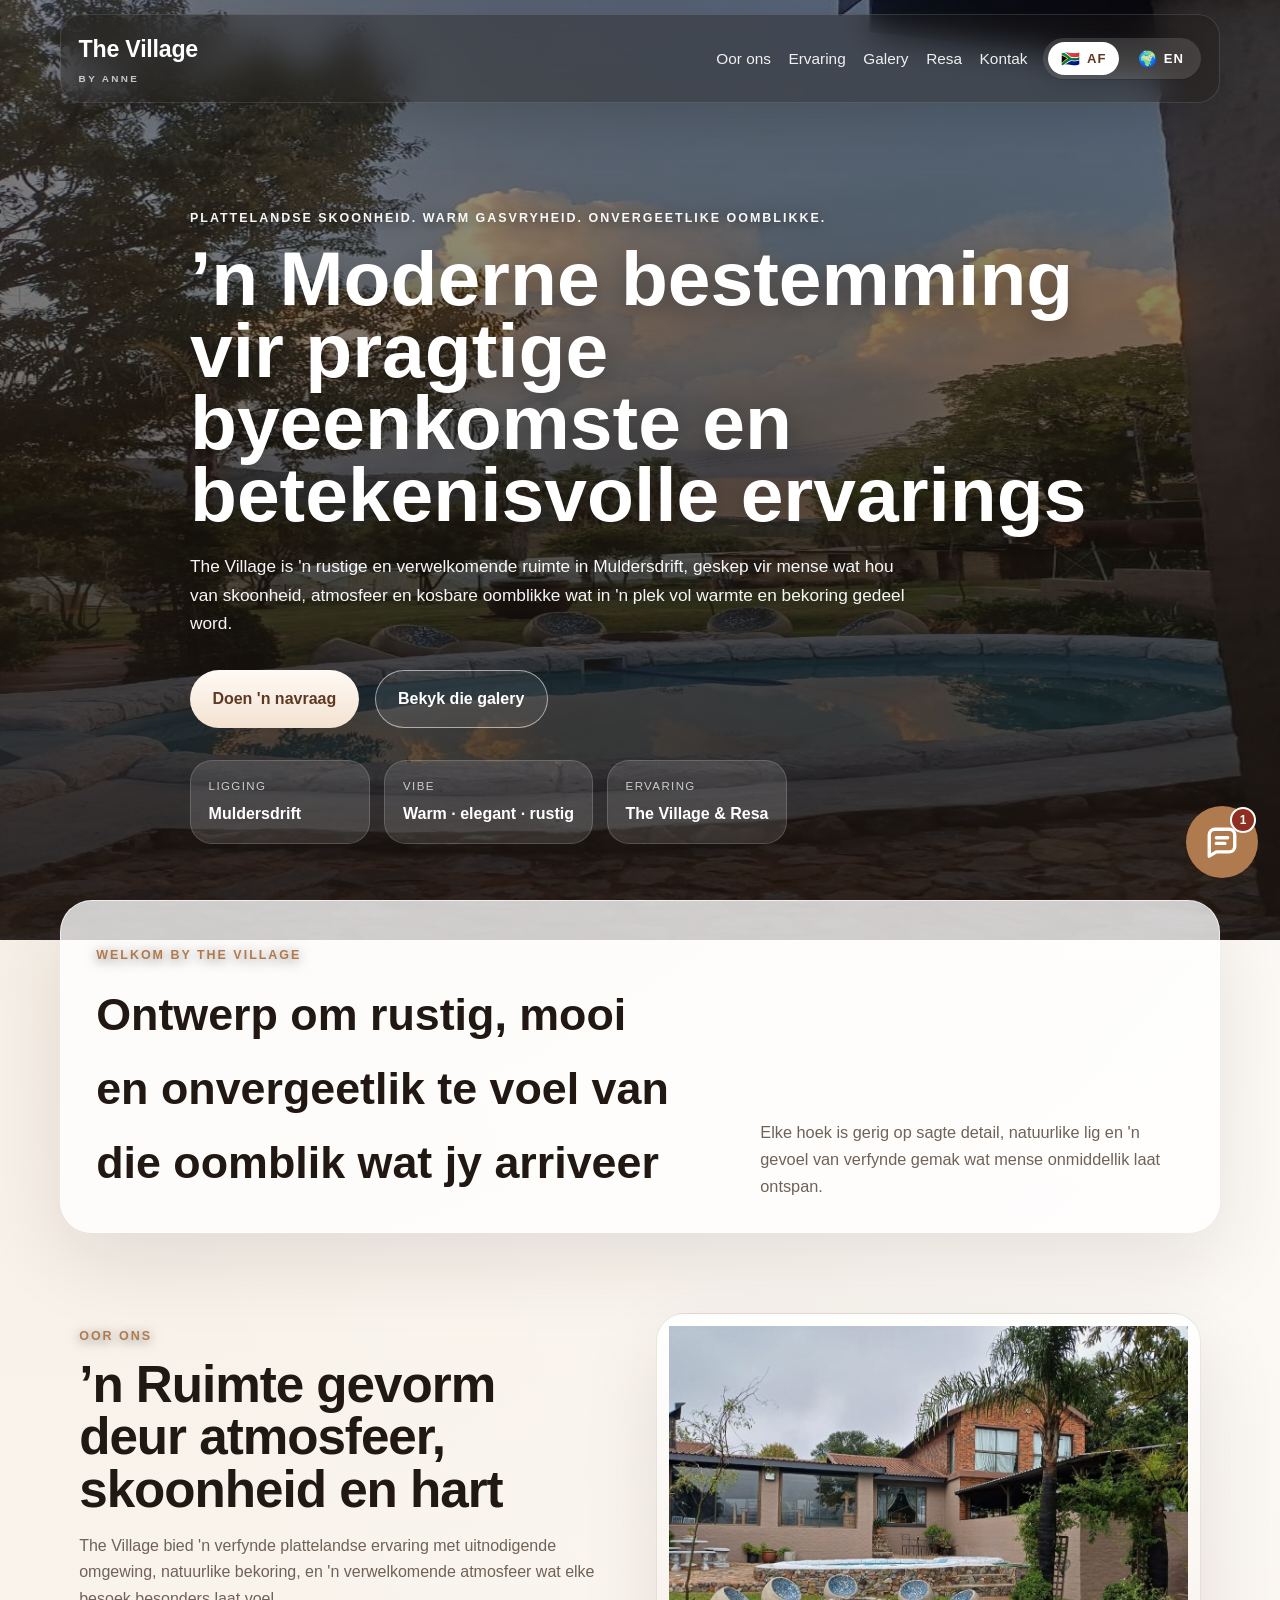
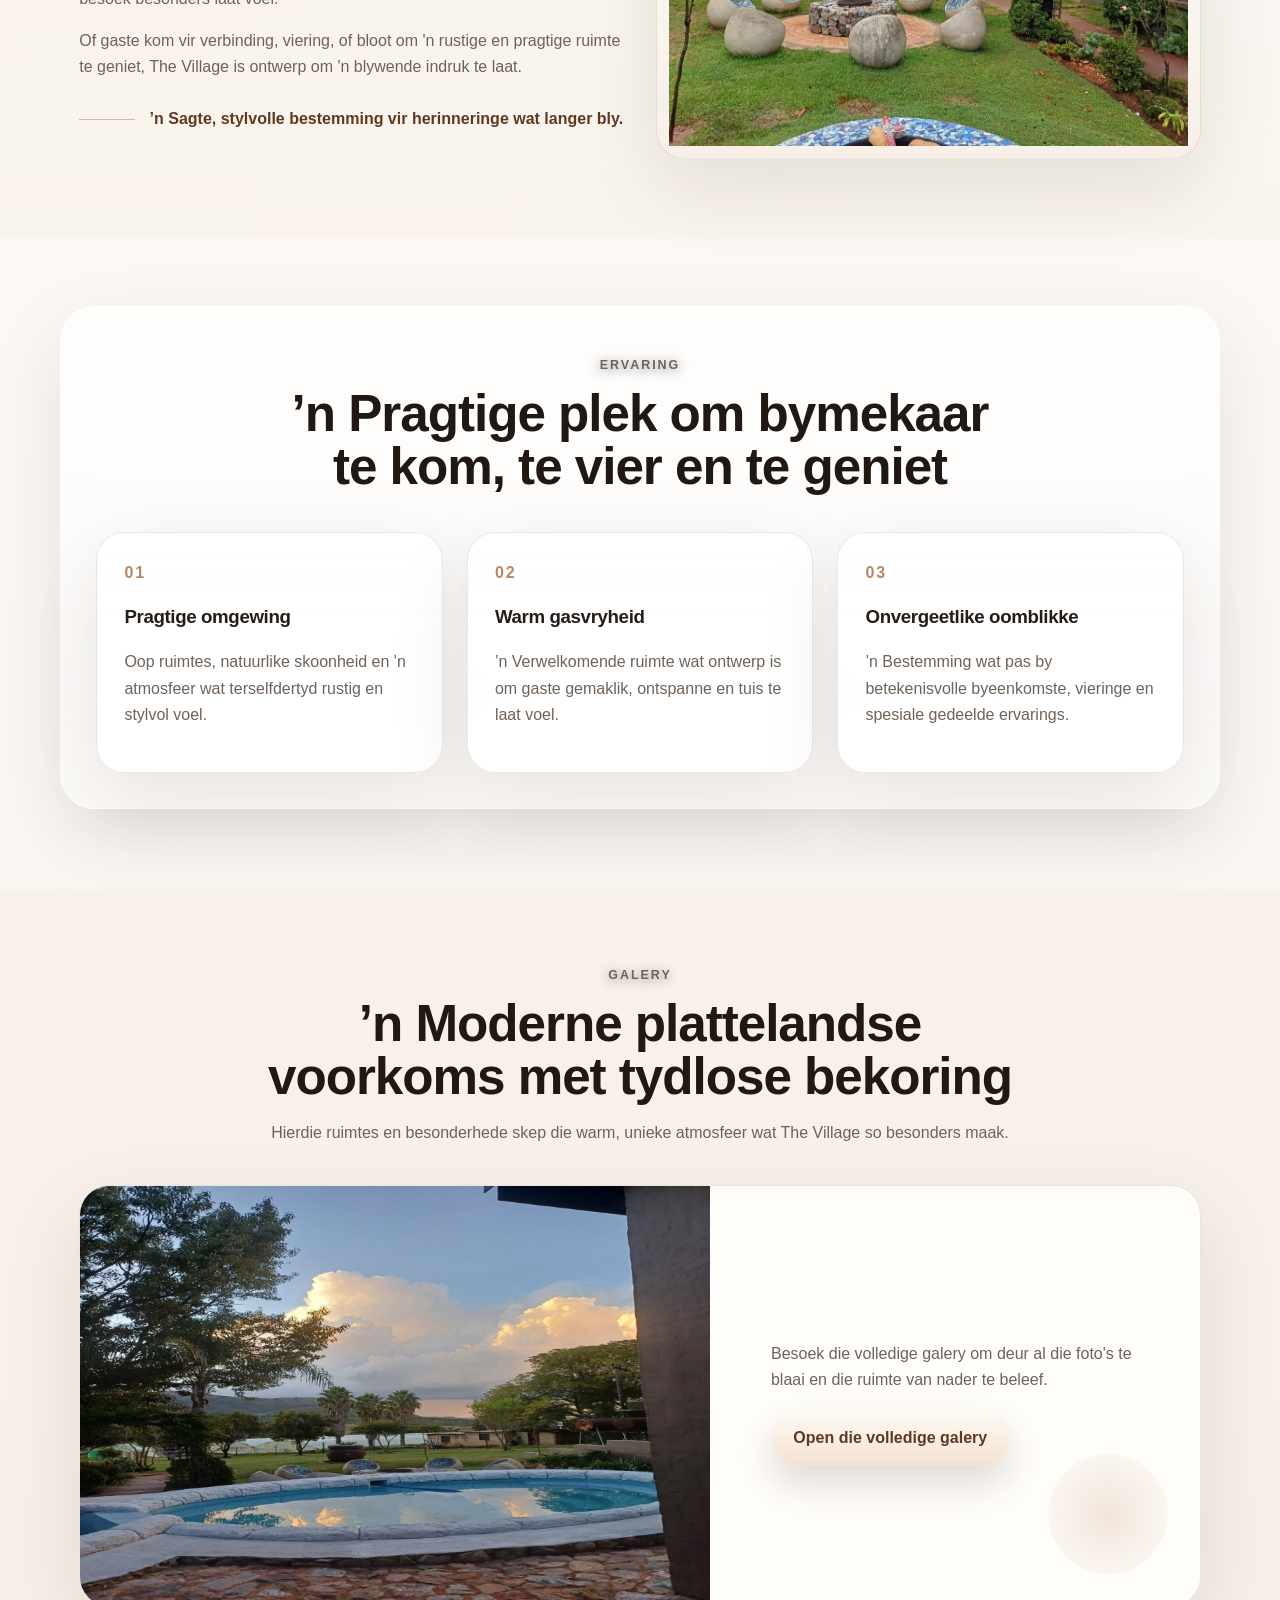
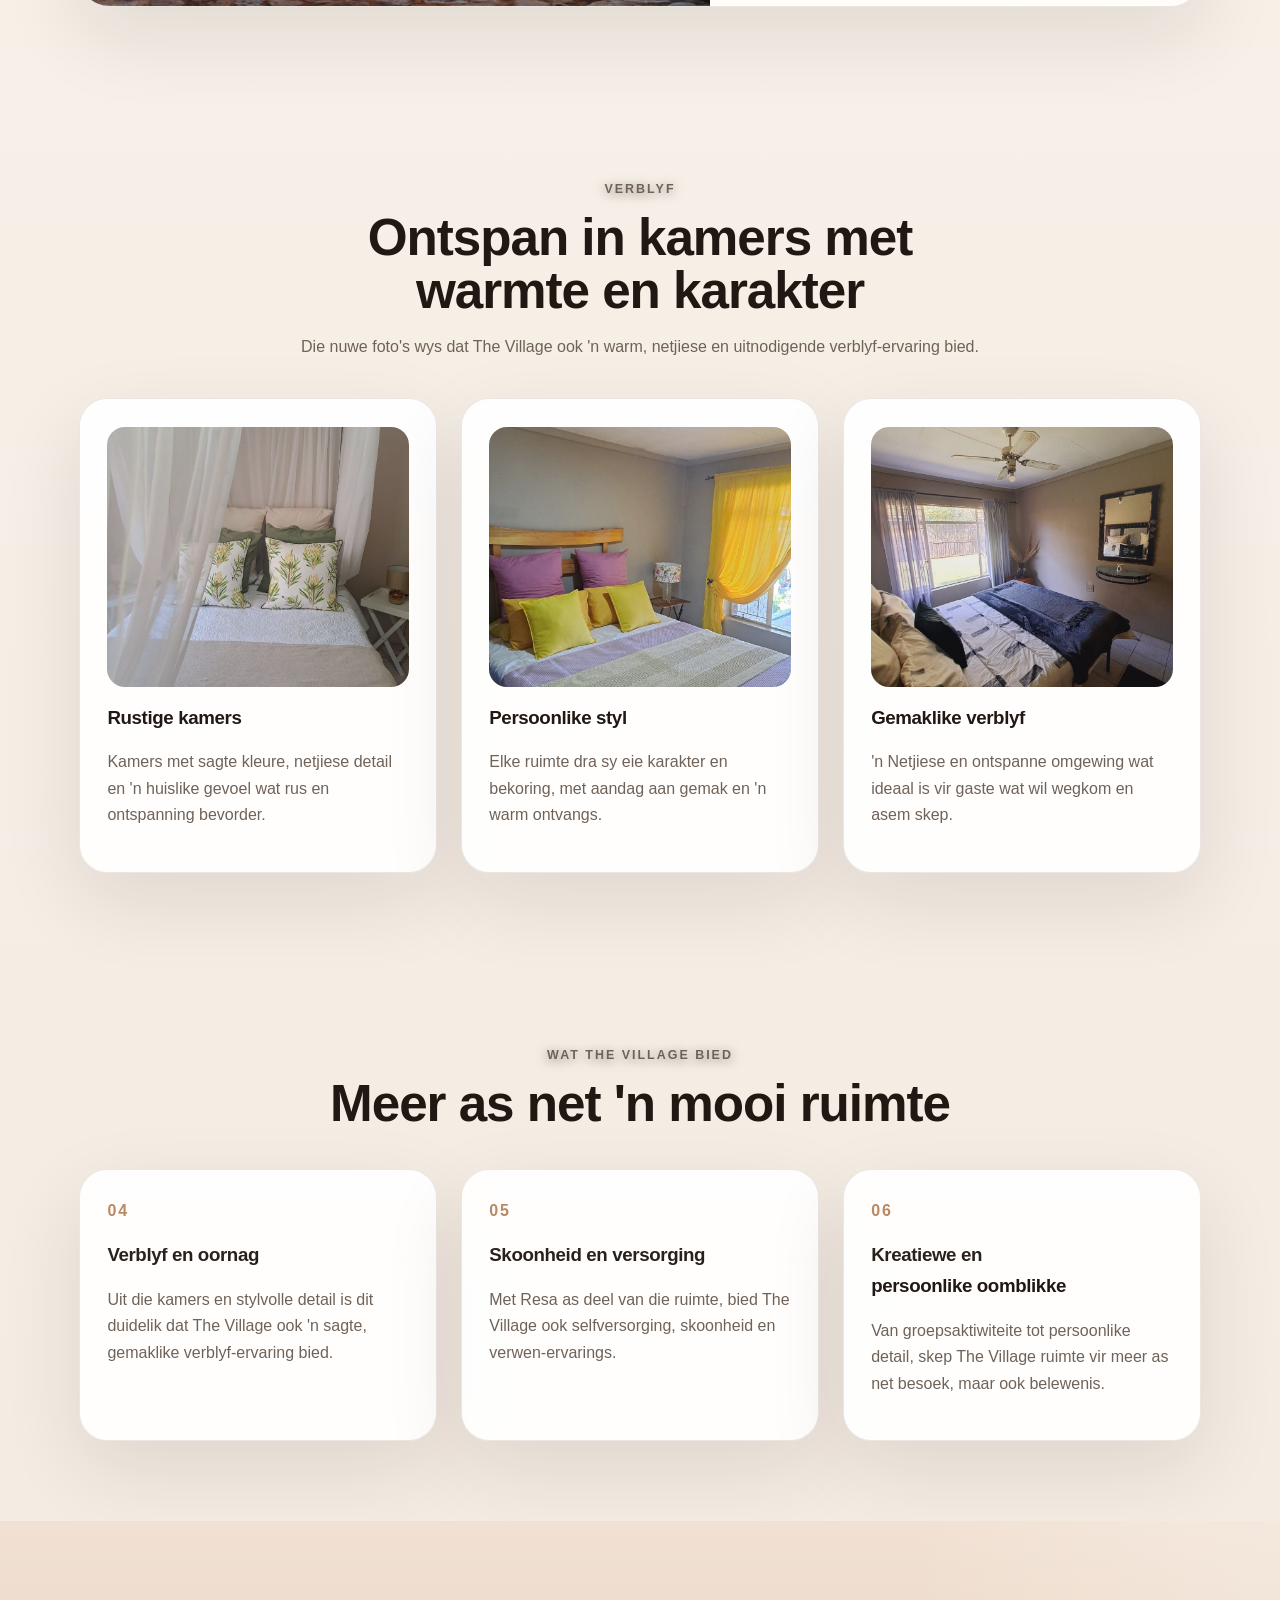
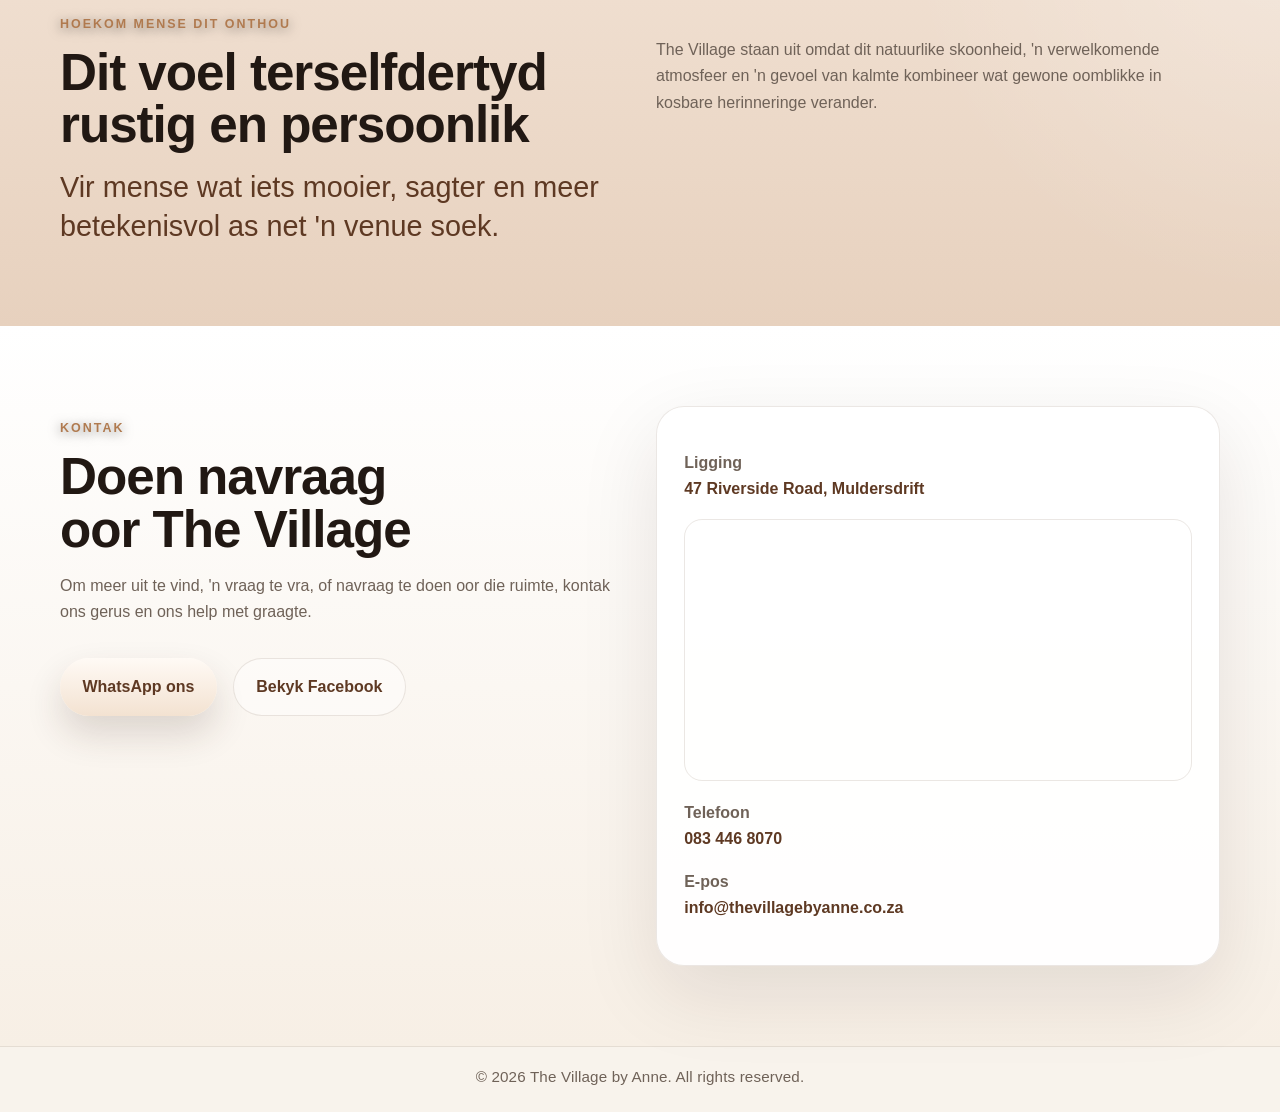
==== commit 25b0c1d8: "Add config-based Village enquiry bot" ====
--- a/index.html
+++ b/index.html
@@ -415,5 +415,7 @@
       applyTranslations(savedLang === 'en' ? 'en' : 'af');
     })();
   </script>
+  <script src="bot-config.js"></script>
+  <script src="bot-widget.js"></script>
 </body>
 </html>
--- a/styles.css
+++ b/styles.css
@@ -813,3 +813,6 @@
     height: 44px;
   }
 }
+
+/* SmartSite parameter bot */
+.aiFab{position:fixed;right:22px;bottom:22px;z-index:80;width:72px;height:72px;border:0;border-radius:50%;background:var(--accent);color:#fff;box-shadow:0 12px 34px rgba(36,24,18,.24);cursor:pointer;display:grid;place-items:center}.aiFab svg{width:34px;height:34px}.aiFab::after{content:'1';position:absolute;right:2px;top:1px;width:22px;height:22px;border-radius:50%;background:#8f2f21;color:#fff;display:grid;place-items:center;font:800 12px Arial,sans-serif;border:2px solid #fff}.aiFab span{display:none}.aiPanel{position:fixed;right:22px;bottom:104px;z-index:90;width:min(370px,calc(100vw - 28px));overflow:hidden;border-radius:22px;background:#fbf7f1;box-shadow:0 18px 60px rgba(36,24,18,.26);color:var(--text);font-family:Inter,Arial,Helvetica,sans-serif}.aiHead{display:flex;align-items:center;justify-content:space-between;gap:14px;padding:17px 18px;background:linear-gradient(135deg,var(--accent),var(--accent-dark));color:#fff;border-radius:22px 22px 0 0}.aiHeadMain{display:flex;gap:12px;align-items:center}.aiLogo{width:42px;height:42px;border-radius:50%;background:#fff;display:grid;place-items:center;color:var(--accent-dark);font-weight:900;font-size:24px;box-shadow:0 2px 8px rgba(0,0,0,.12)}.aiHead b{display:block;font-size:18px;line-height:1.1}.aiHead small{display:block;font-size:13px;color:rgba(255,255,255,.94);margin-top:4px}.aiHead button{border:0;background:transparent;color:#fff;font-size:28px;line-height:1;cursor:pointer}.aiBack{font-size:24px!important}.aiBody{padding:16px;display:grid;gap:12px}.aiBody p{margin:0 0 8px;color:var(--muted);font-size:14px}.contactOption{display:flex;align-items:center;gap:14px;width:100%;border:1px solid var(--line);border-radius:16px;background:#fff;color:var(--text);padding:14px 15px;font-weight:800;font-size:15px;text-align:left;box-shadow:0 4px 12px rgba(36,24,18,.05);cursor:pointer;text-decoration:none;font-family:inherit;transition:transform .16s ease,box-shadow .16s ease}.contactOption:hover{transform:translateY(-1px);box-shadow:0 7px 16px rgba(36,24,18,.09)}.contactIcon{width:38px;height:38px;border-radius:12px;background:#f0e2d5;display:grid;place-items:center;color:var(--accent-dark);flex:0 0 38px}.contactIcon.whatsapp{background:#25d366;color:#fff;border-radius:50%}.contactIcon svg{width:21px;height:21px}.aiFooter{display:flex;align-items:center;gap:6px;justify-content:center;color:var(--muted);font-size:12px;padding:12px 0 2px;border-top:1px solid var(--line)}.aiFooter a{color:var(--accent-dark);font-weight:800}.aiField{display:grid;gap:7px}.aiField label{font-size:13px;font-weight:800;color:var(--text)}.aiInput,.aiTextarea{width:100%;border:1px solid rgba(94,57,35,.2);border-radius:12px;background:#fff;padding:13px 14px;font:inherit;color:var(--text)}.aiTextarea{min-height:90px;resize:vertical}.aiSubmit{border:0;border-radius:999px;background:var(--accent);color:#fff;font-weight:900;padding:14px 16px;font:inherit;cursor:pointer;box-shadow:0 4px 10px rgba(176,122,79,.18)}.aiNotice{padding:12px 14px;border-radius:12px;background:#fff8df;border:1px solid #ecd878;color:#5c4b00;font-size:13px}.aiChat{display:grid;gap:10px;max-height:390px;overflow:auto;padding-right:2px}.chatMsg{max-width:88%;padding:10px 12px;border-radius:16px;font-size:14px;line-height:1.4}.chatMsg.bot{background:#fff;color:var(--text);border:1px solid var(--line);border-top-left-radius:5px}.chatMsg.user{background:var(--accent);color:#fff;justify-self:end;border-top-right-radius:5px}.chatChoices{display:flex;flex-wrap:wrap;gap:8px;margin:10px 0 4px}.chatChoices button{border:1px solid rgba(94,57,35,.18);background:#fff;color:var(--accent-dark);border-radius:999px;padding:9px 11px;font-weight:800;cursor:pointer;font-size:12px;transition:transform .16s ease,box-shadow .16s ease,border-color .16s ease,background .16s ease,color .16s ease}.chatChoices button:hover,.chatChoices button:focus-visible{border-color:var(--accent);background:#f4e8db;color:var(--accent-dark);transform:translateY(-2px);box-shadow:0 8px 18px rgba(176,122,79,.18);outline:none}.chatChoices button:active{transform:translateY(0);box-shadow:0 3px 8px rgba(176,122,79,.16)}.chatInputRow{display:flex;gap:8px;margin-top:4px}.chatInputRow input{flex:1;border:1px solid rgba(94,57,35,.2);border-radius:999px;background:#fff;padding:12px 14px;font:inherit;min-width:0}.chatInputRow button{border:0;border-radius:999px;background:var(--accent);color:#fff;font-weight:900;padding:0 16px;cursor:pointer}@media(max-width:560px){.aiFab{right:14px;bottom:14px}.aiPanel{right:14px;bottom:96px;width:calc(100vw - 28px)}}
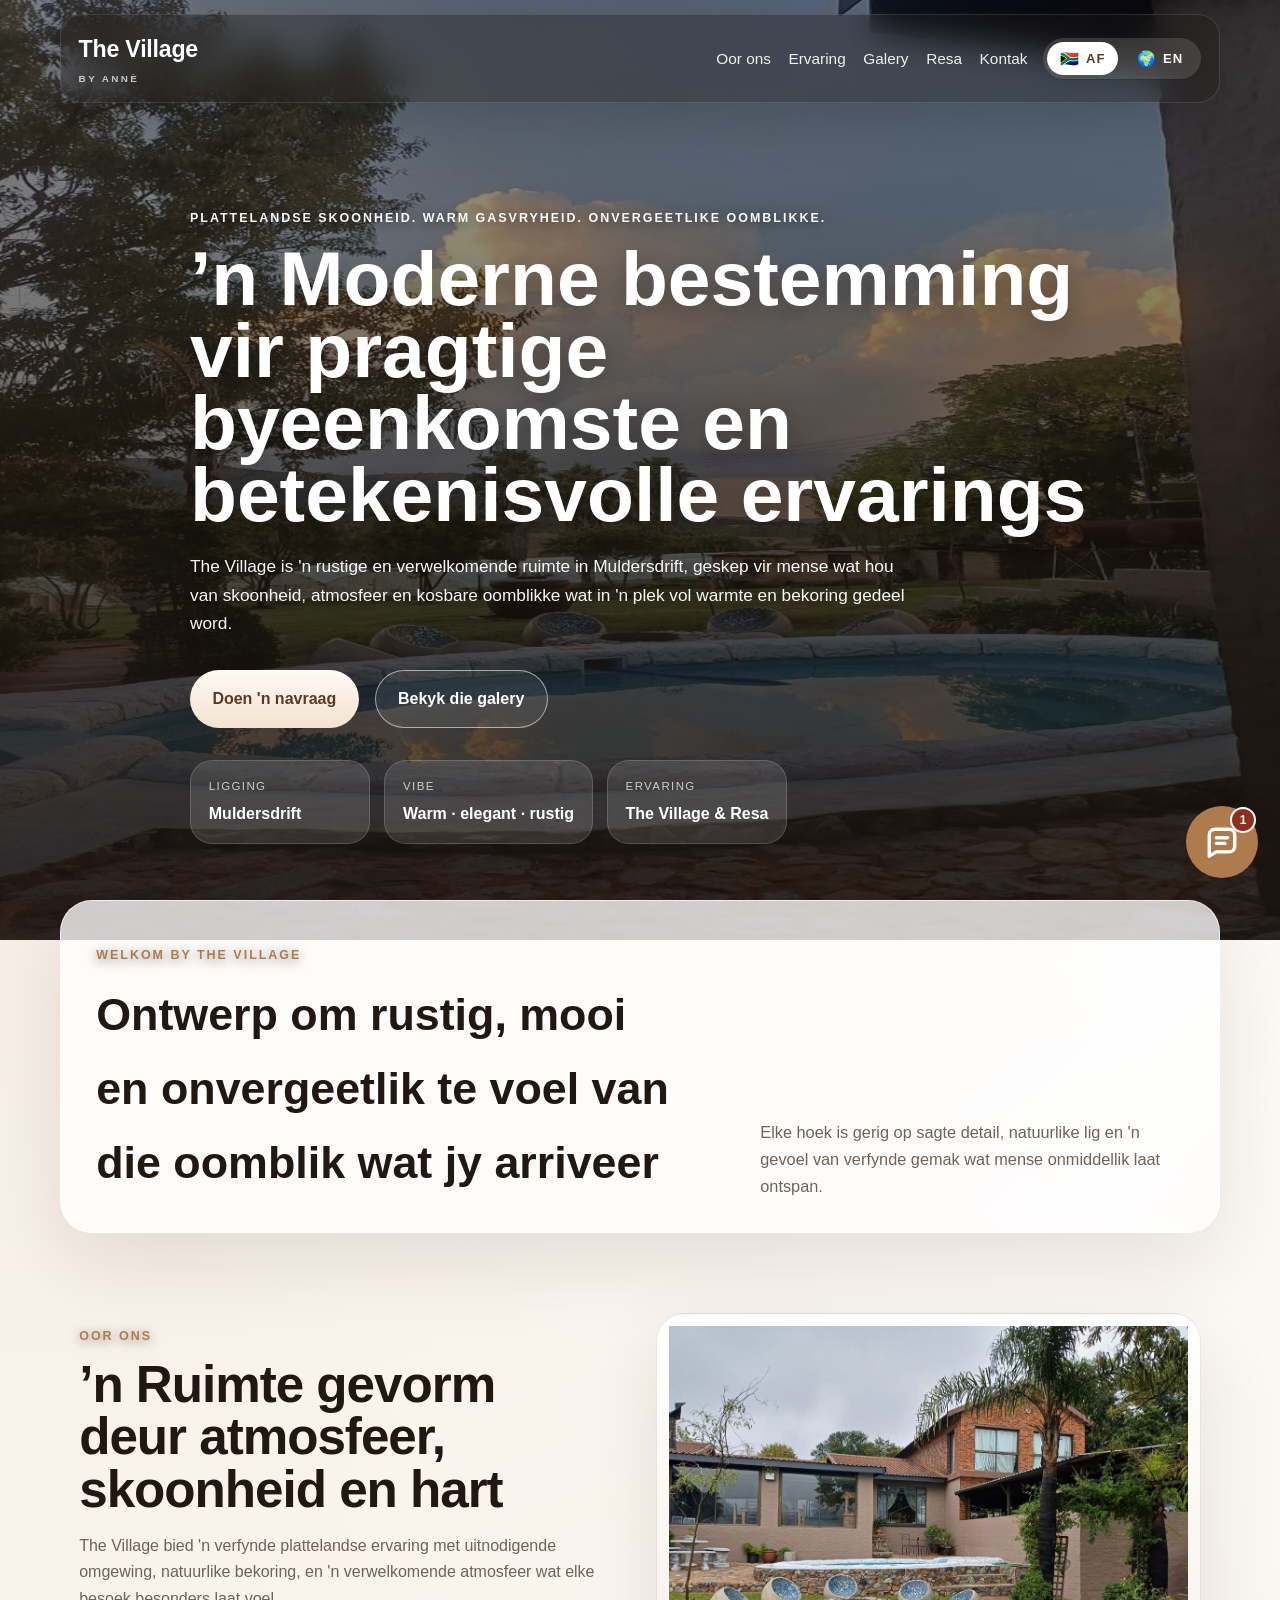
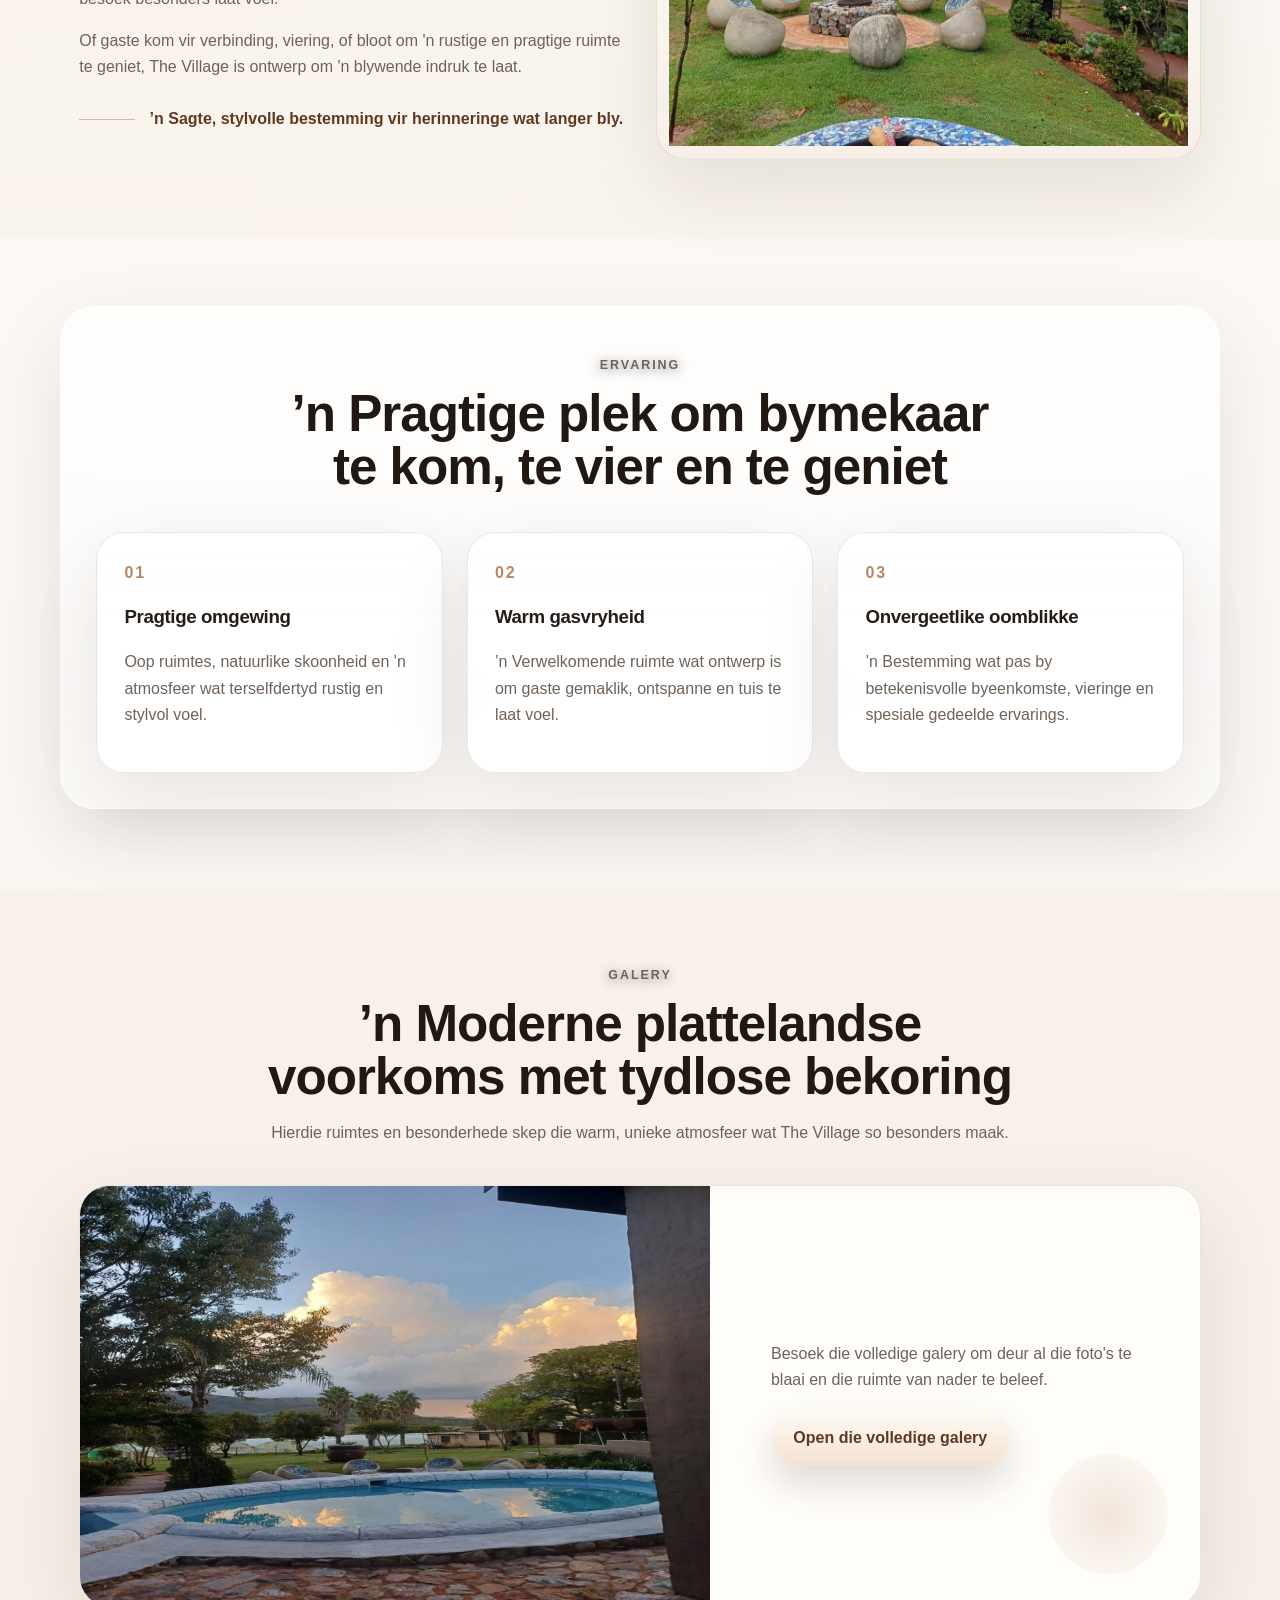
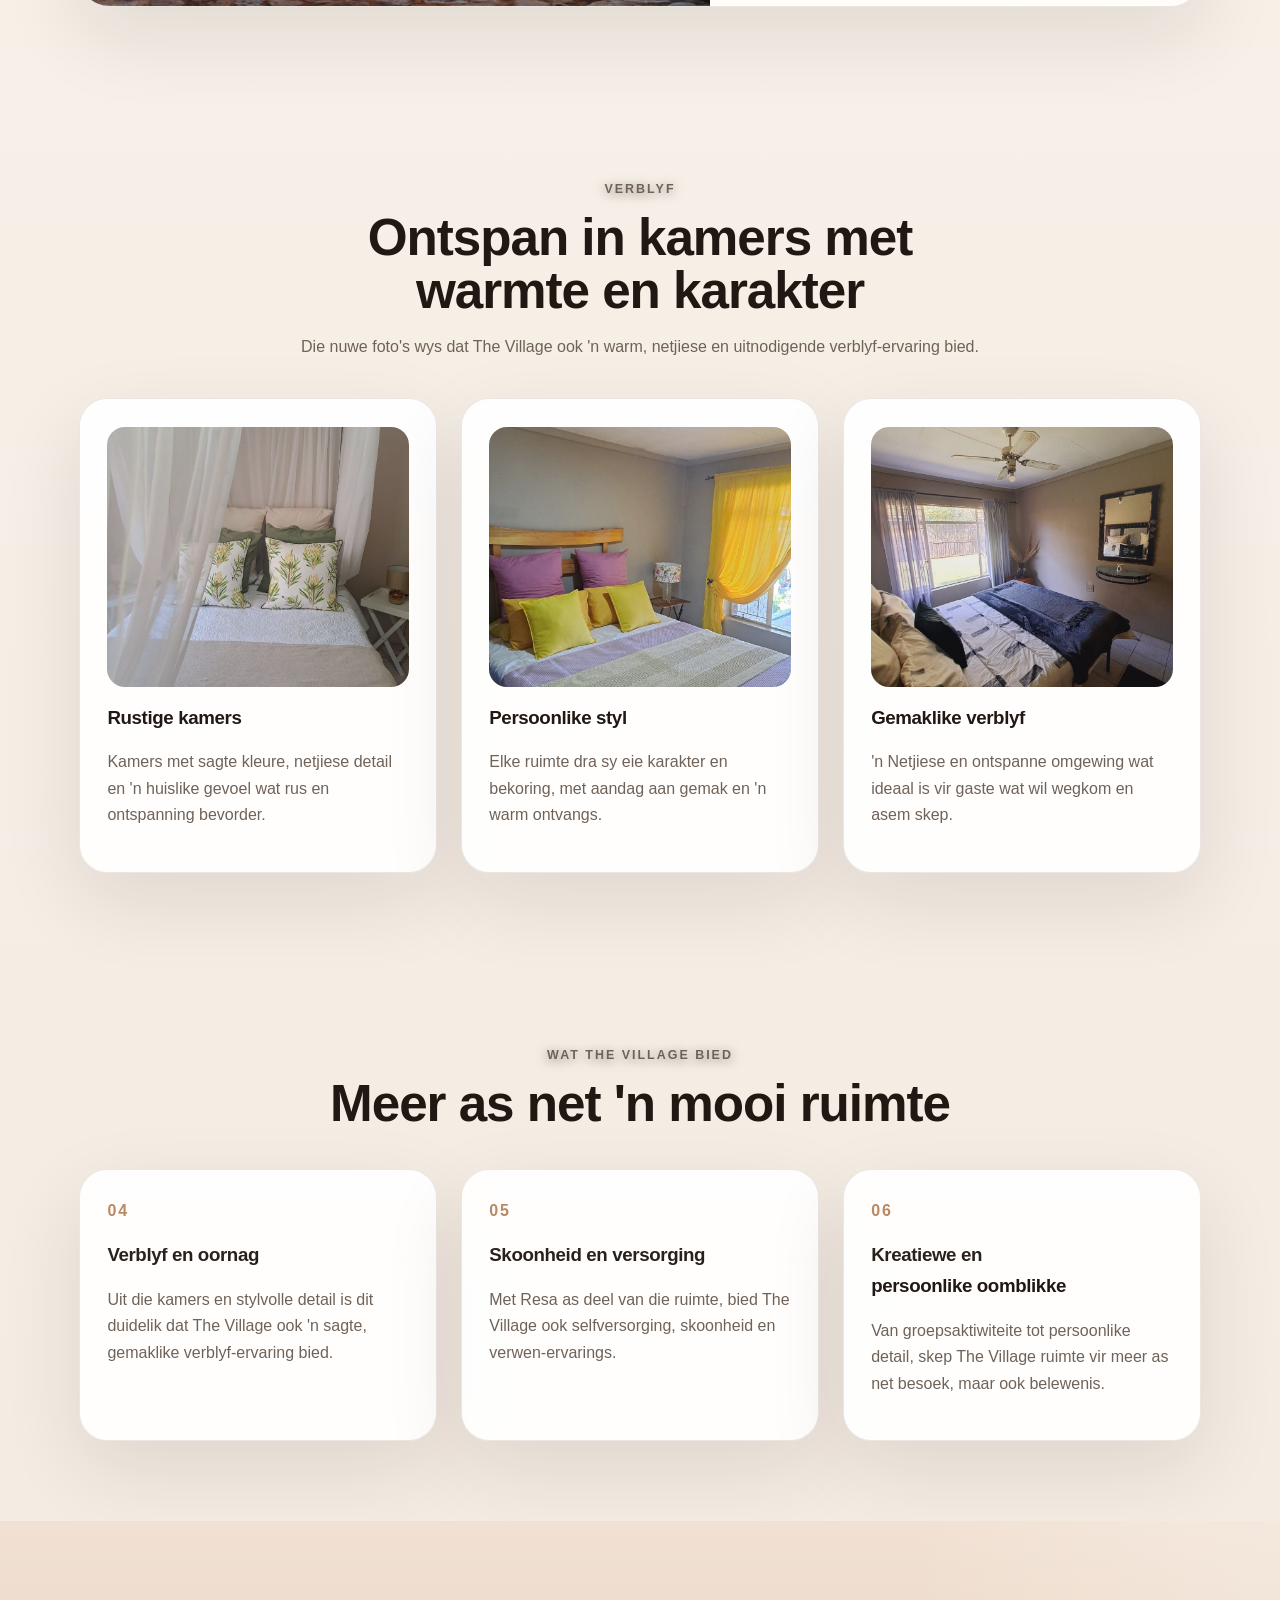
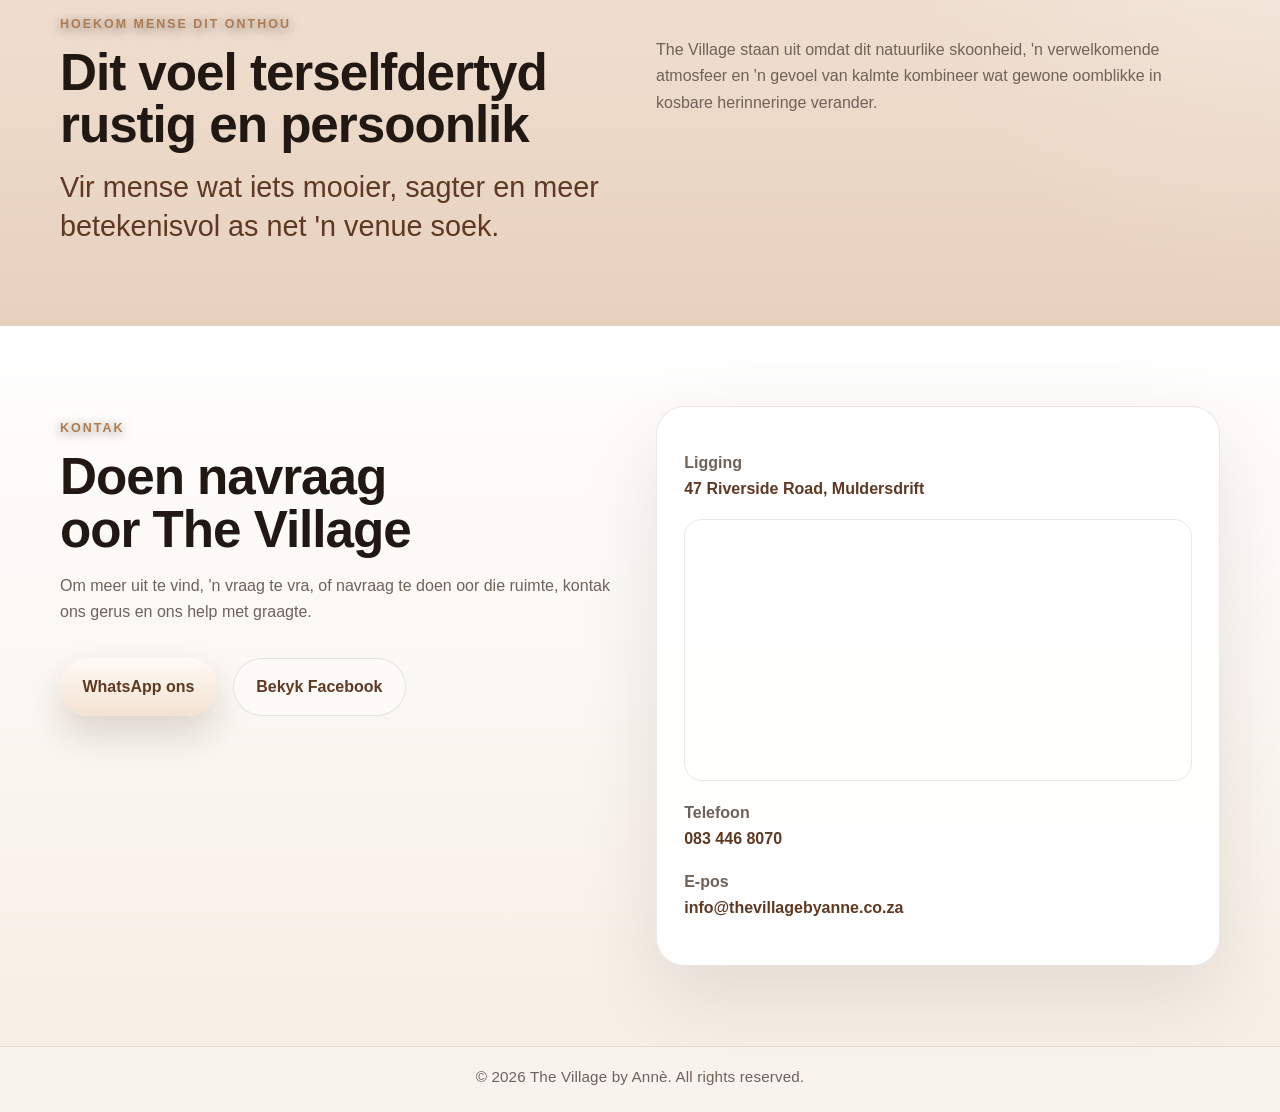
==== commit decb3837: "Update Village branding spelling to Annè" ====
--- a/index.html
+++ b/index.html
@@ -23,7 +23,7 @@
     {
       "@context": "https://schema.org",
       "@type": "LocalBusiness",
-      "name": "The Village by Anne",
+      "name": "The Village by Annè",
       "url": "https://thevillagebyanne.co.za/",
       "image": "https://thevillagebyanne.co.za/assets/hero.jpg",
       "telephone": "+27834468070",
@@ -264,7 +264,7 @@
 
   <footer class="site-footer">
     <div class="wrap site-footer-inner">
-      <p>© 2026 The Village by Anne. All rights reserved.</p>
+      <p>© 2026 The Village by Annè. All rights reserved.</p>
     </div>
   </footer>
 
--- a/styles.css
+++ b/styles.css
@@ -72,7 +72,7 @@
   transition: opacity 0.2s ease;
 }
 .brand::after {
-  content: 'by Anne';
+  content: 'by Annè';
   display: block;
   font-size: 0.62rem;
   font-weight: 600;
@@ -816,3 +816,5 @@
 
 /* SmartSite parameter bot */
 .aiFab{position:fixed;right:22px;bottom:22px;z-index:80;width:72px;height:72px;border:0;border-radius:50%;background:var(--accent);color:#fff;box-shadow:0 12px 34px rgba(36,24,18,.24);cursor:pointer;display:grid;place-items:center}.aiFab svg{width:34px;height:34px}.aiFab::after{content:'1';position:absolute;right:2px;top:1px;width:22px;height:22px;border-radius:50%;background:#8f2f21;color:#fff;display:grid;place-items:center;font:800 12px Arial,sans-serif;border:2px solid #fff}.aiFab span{display:none}.aiPanel{position:fixed;right:22px;bottom:104px;z-index:90;width:min(370px,calc(100vw - 28px));overflow:hidden;border-radius:22px;background:#fbf7f1;box-shadow:0 18px 60px rgba(36,24,18,.26);color:var(--text);font-family:Inter,Arial,Helvetica,sans-serif}.aiHead{display:flex;align-items:center;justify-content:space-between;gap:14px;padding:17px 18px;background:linear-gradient(135deg,var(--accent),var(--accent-dark));color:#fff;border-radius:22px 22px 0 0}.aiHeadMain{display:flex;gap:12px;align-items:center}.aiLogo{width:42px;height:42px;border-radius:50%;background:#fff;display:grid;place-items:center;color:var(--accent-dark);font-weight:900;font-size:24px;box-shadow:0 2px 8px rgba(0,0,0,.12)}.aiHead b{display:block;font-size:18px;line-height:1.1}.aiHead small{display:block;font-size:13px;color:rgba(255,255,255,.94);margin-top:4px}.aiHead button{border:0;background:transparent;color:#fff;font-size:28px;line-height:1;cursor:pointer}.aiBack{font-size:24px!important}.aiBody{padding:16px;display:grid;gap:12px}.aiBody p{margin:0 0 8px;color:var(--muted);font-size:14px}.contactOption{display:flex;align-items:center;gap:14px;width:100%;border:1px solid var(--line);border-radius:16px;background:#fff;color:var(--text);padding:14px 15px;font-weight:800;font-size:15px;text-align:left;box-shadow:0 4px 12px rgba(36,24,18,.05);cursor:pointer;text-decoration:none;font-family:inherit;transition:transform .16s ease,box-shadow .16s ease}.contactOption:hover{transform:translateY(-1px);box-shadow:0 7px 16px rgba(36,24,18,.09)}.contactIcon{width:38px;height:38px;border-radius:12px;background:#f0e2d5;display:grid;place-items:center;color:var(--accent-dark);flex:0 0 38px}.contactIcon.whatsapp{background:#25d366;color:#fff;border-radius:50%}.contactIcon svg{width:21px;height:21px}.aiFooter{display:flex;align-items:center;gap:6px;justify-content:center;color:var(--muted);font-size:12px;padding:12px 0 2px;border-top:1px solid var(--line)}.aiFooter a{color:var(--accent-dark);font-weight:800}.aiField{display:grid;gap:7px}.aiField label{font-size:13px;font-weight:800;color:var(--text)}.aiInput,.aiTextarea{width:100%;border:1px solid rgba(94,57,35,.2);border-radius:12px;background:#fff;padding:13px 14px;font:inherit;color:var(--text)}.aiTextarea{min-height:90px;resize:vertical}.aiSubmit{border:0;border-radius:999px;background:var(--accent);color:#fff;font-weight:900;padding:14px 16px;font:inherit;cursor:pointer;box-shadow:0 4px 10px rgba(176,122,79,.18)}.aiNotice{padding:12px 14px;border-radius:12px;background:#fff8df;border:1px solid #ecd878;color:#5c4b00;font-size:13px}.aiChat{display:grid;gap:10px;max-height:390px;overflow:auto;padding-right:2px}.chatMsg{max-width:88%;padding:10px 12px;border-radius:16px;font-size:14px;line-height:1.4}.chatMsg.bot{background:#fff;color:var(--text);border:1px solid var(--line);border-top-left-radius:5px}.chatMsg.user{background:var(--accent);color:#fff;justify-self:end;border-top-right-radius:5px}.chatChoices{display:flex;flex-wrap:wrap;gap:8px;margin:10px 0 4px}.chatChoices button{border:1px solid rgba(94,57,35,.18);background:#fff;color:var(--accent-dark);border-radius:999px;padding:9px 11px;font-weight:800;cursor:pointer;font-size:12px;transition:transform .16s ease,box-shadow .16s ease,border-color .16s ease,background .16s ease,color .16s ease}.chatChoices button:hover,.chatChoices button:focus-visible{border-color:var(--accent);background:#f4e8db;color:var(--accent-dark);transform:translateY(-2px);box-shadow:0 8px 18px rgba(176,122,79,.18);outline:none}.chatChoices button:active{transform:translateY(0);box-shadow:0 3px 8px rgba(176,122,79,.16)}.chatInputRow{display:flex;gap:8px;margin-top:4px}.chatInputRow input{flex:1;border:1px solid rgba(94,57,35,.2);border-radius:999px;background:#fff;padding:12px 14px;font:inherit;min-width:0}.chatInputRow button{border:0;border-radius:999px;background:var(--accent);color:#fff;font-weight:900;padding:0 16px;cursor:pointer}@media(max-width:560px){.aiFab{right:14px;bottom:14px}.aiPanel{right:14px;bottom:96px;width:calc(100vw - 28px)}}
+
+.botLang{display:flex;justify-content:flex-end;gap:.35rem;margin-bottom:.35rem}.botLang button{border:1px solid var(--line);background:#fff;color:var(--accent-dark);border-radius:999px;padding:.35rem .65rem;font-weight:900;cursor:pointer}.botLang button.active,.botLang button:hover{background:var(--accent);border-color:var(--accent);color:#fff}
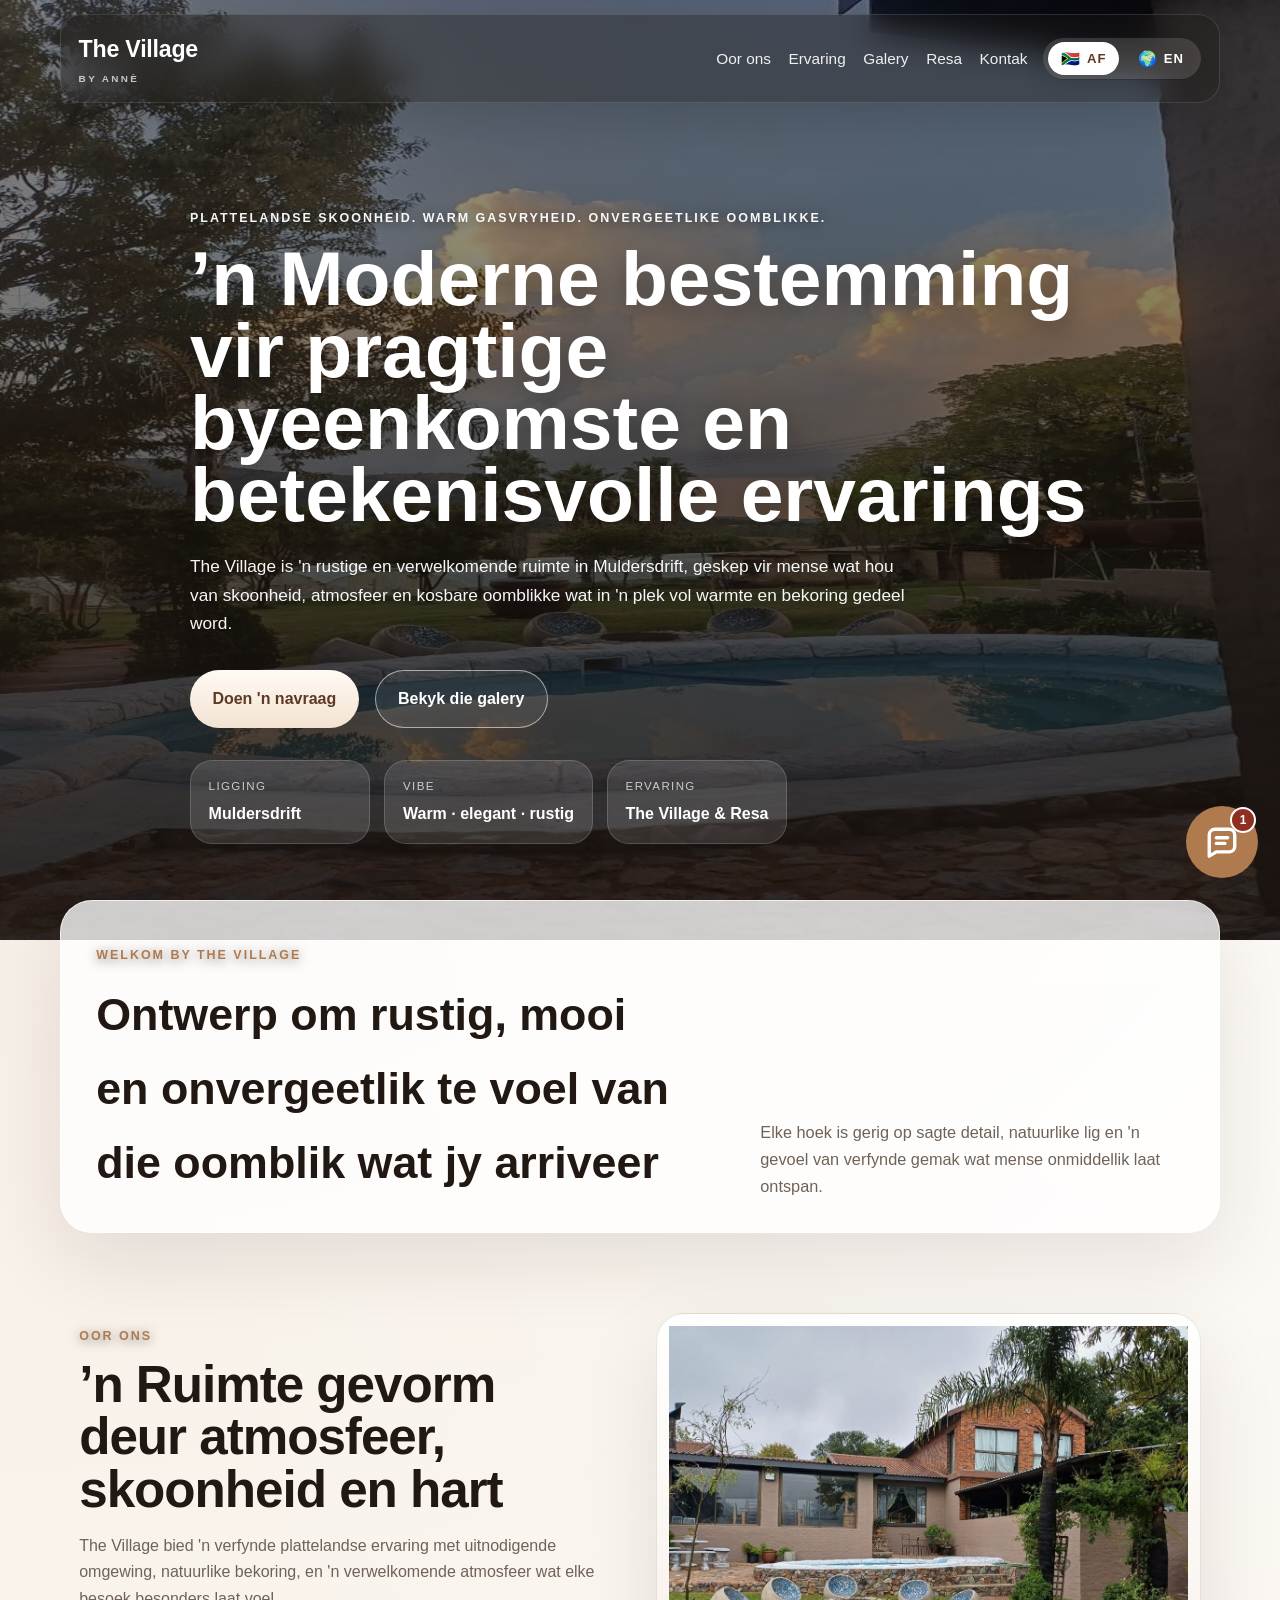
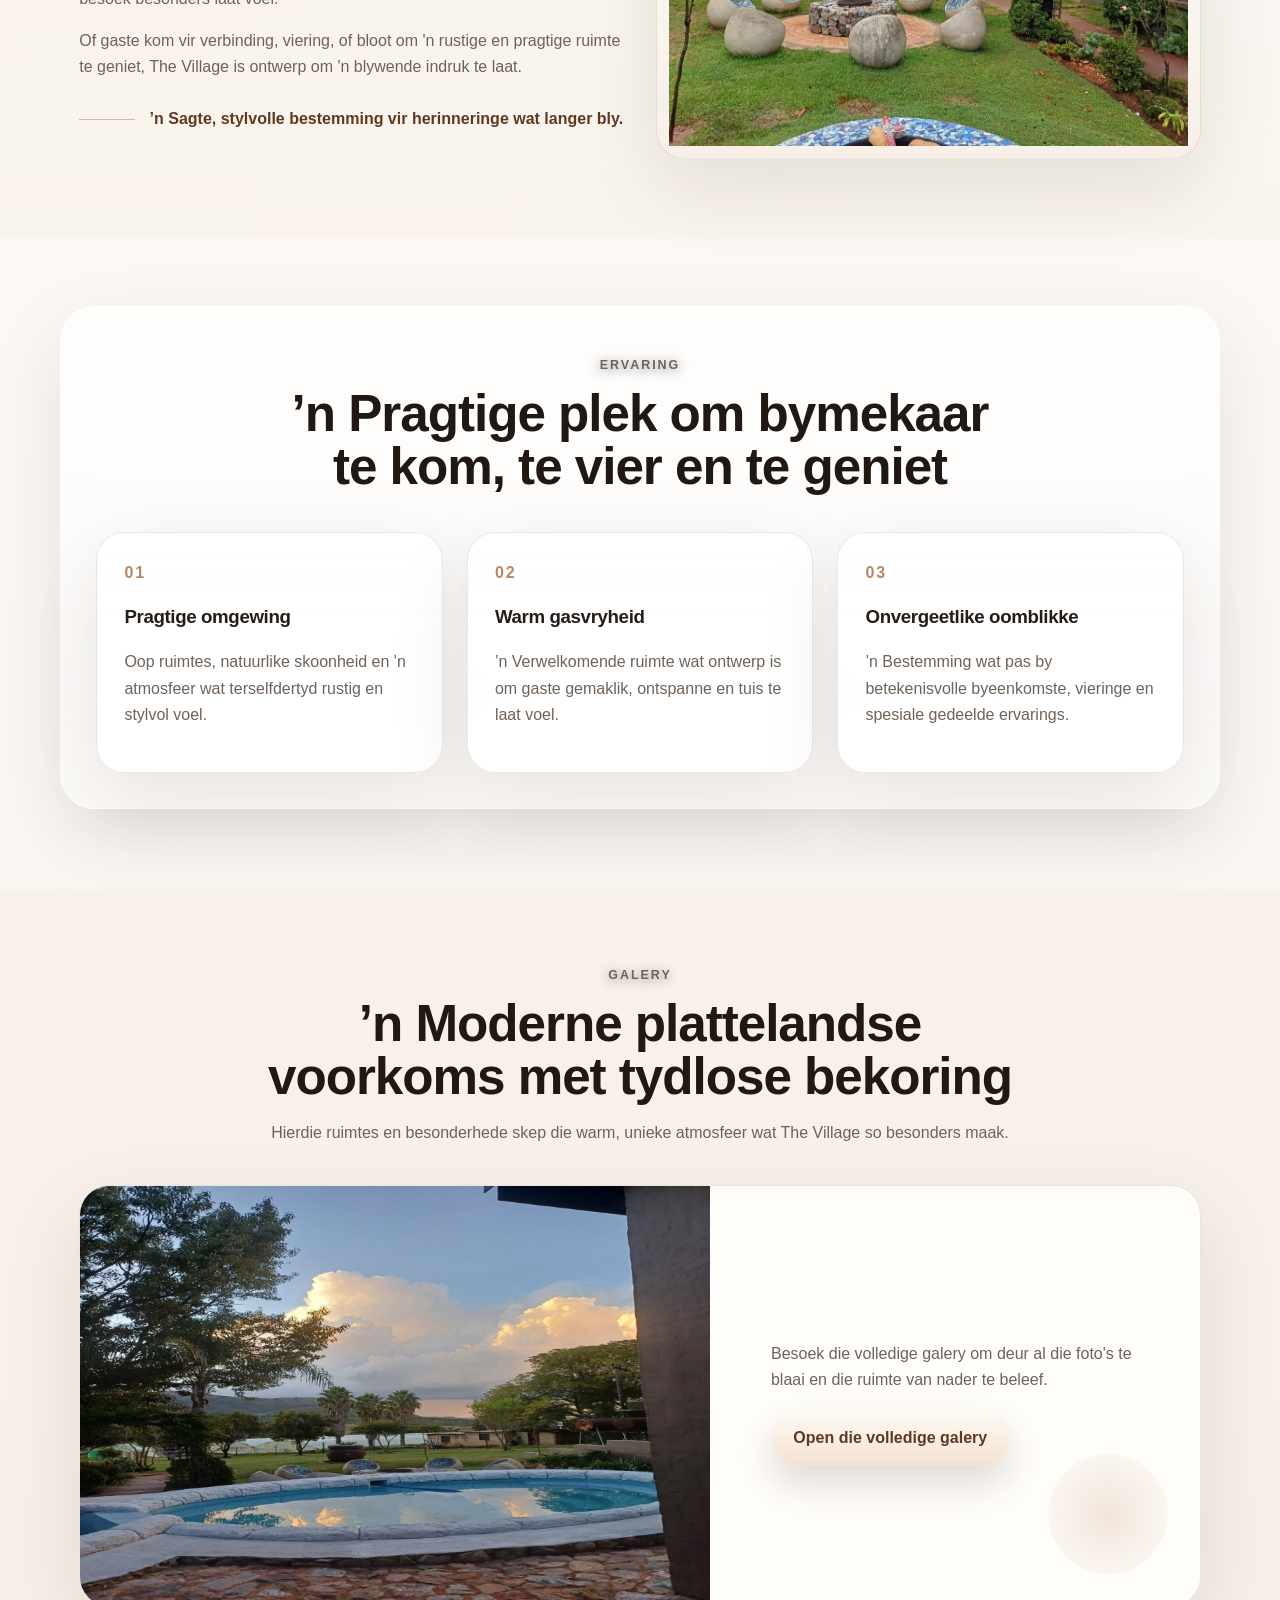
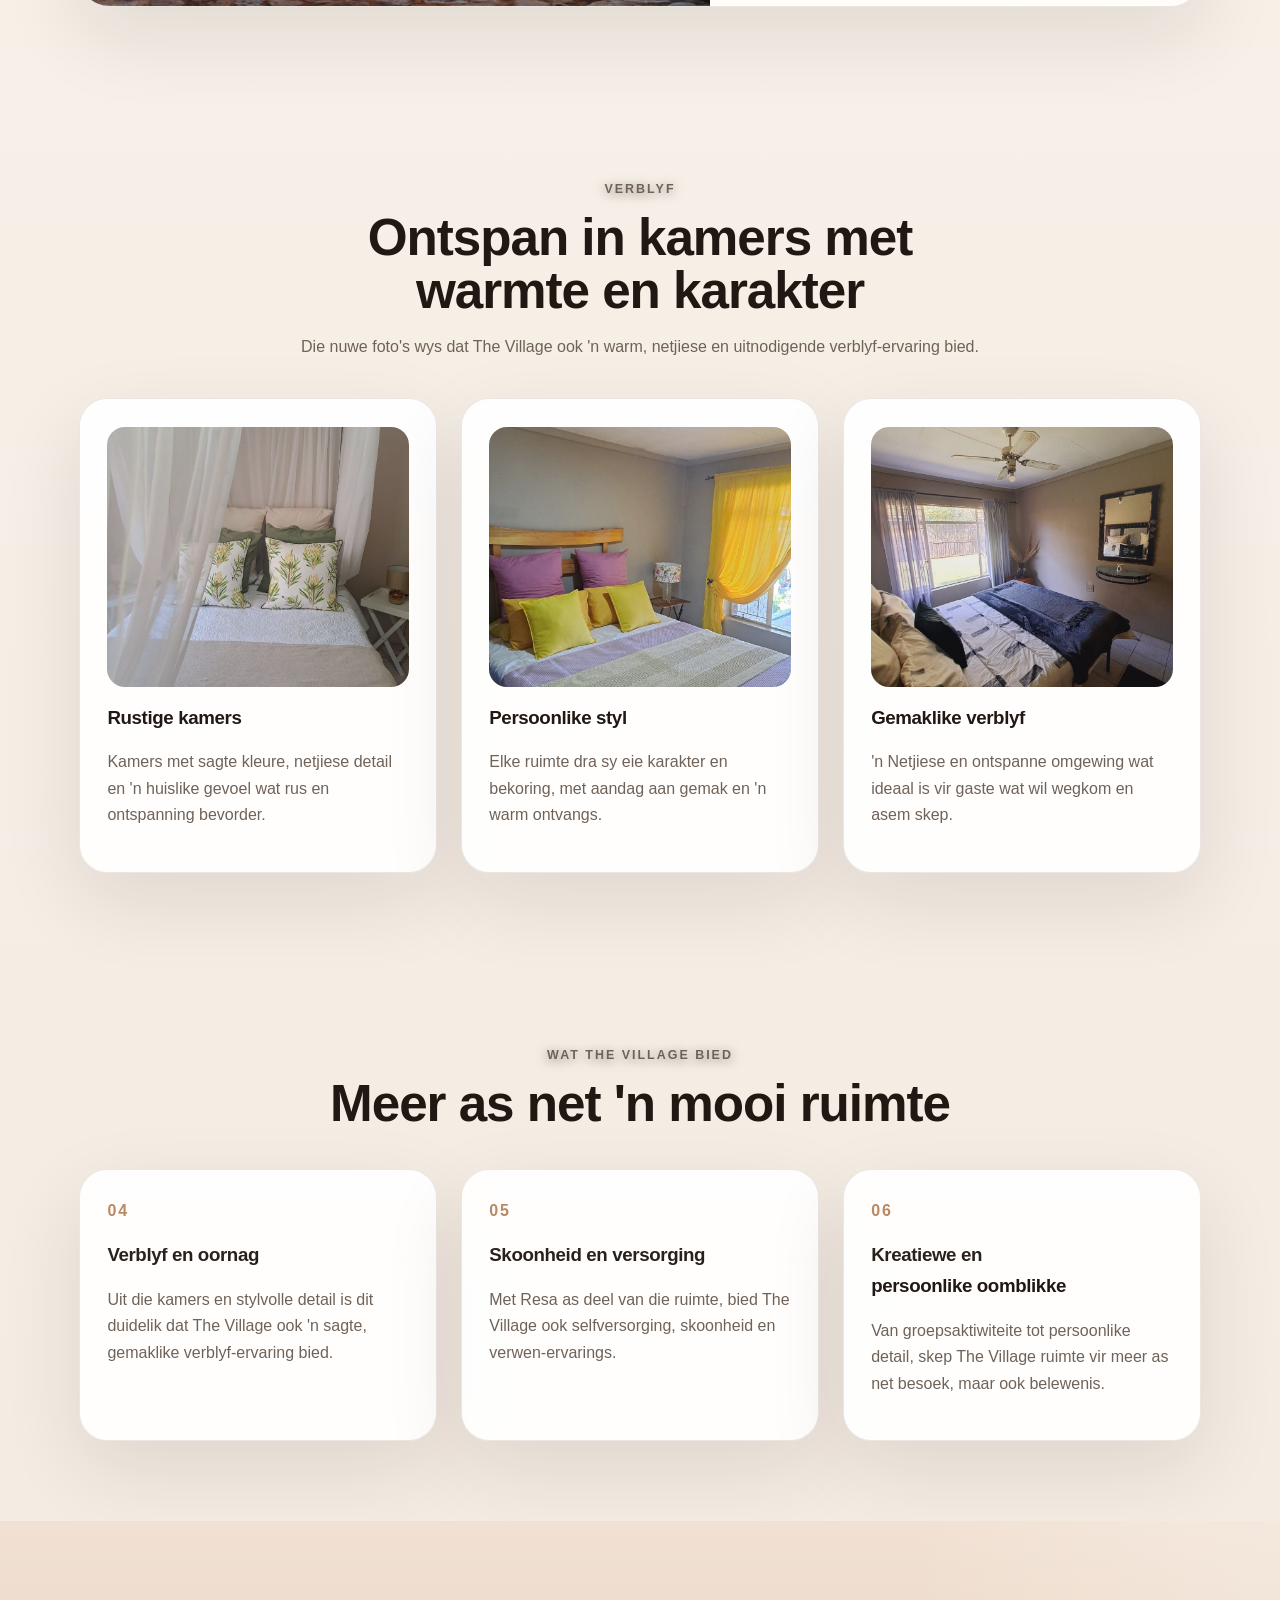
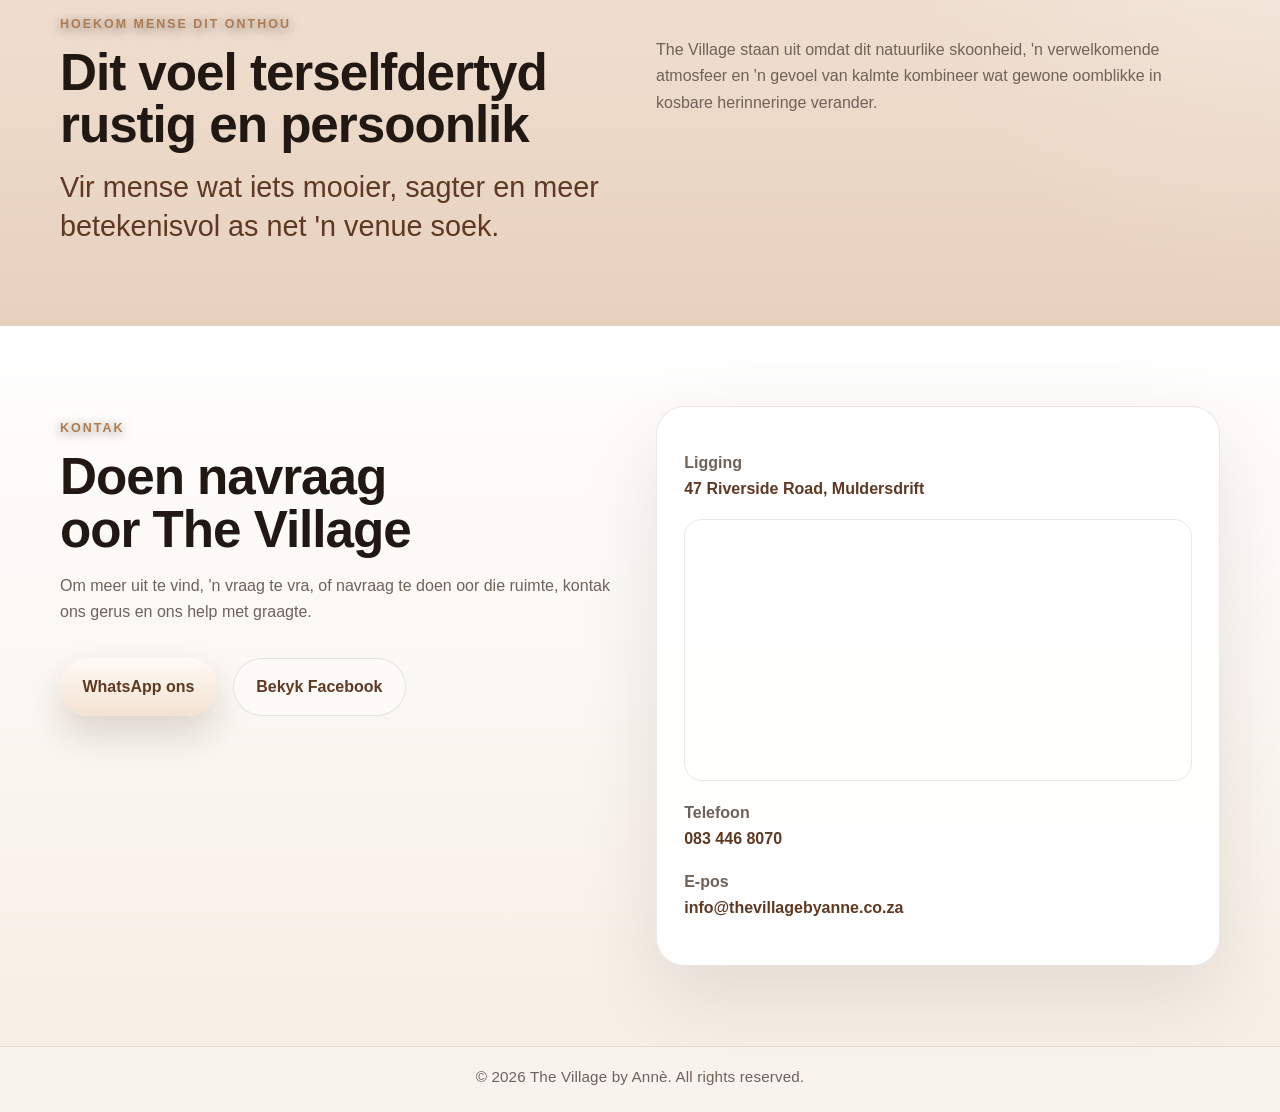
==== commit d15ddbdb: "Add linked FAQ answers to Village bot" ====
--- a/index.html
+++ b/index.html
@@ -93,7 +93,7 @@
   </header>
 
   <main>
-    <section class="statement-section fade-up delay-2">
+    <section id="welcome" class="statement-section fade-up delay-2">
       <div class="wrap statement-card split-statement">
         <div>
           <p class="kicker" data-i18n="welcome_kicker">Welkom by The Village</p>
--- a/styles.css
+++ b/styles.css
@@ -818,3 +818,5 @@
 .aiFab{position:fixed;right:22px;bottom:22px;z-index:80;width:72px;height:72px;border:0;border-radius:50%;background:var(--accent);color:#fff;box-shadow:0 12px 34px rgba(36,24,18,.24);cursor:pointer;display:grid;place-items:center}.aiFab svg{width:34px;height:34px}.aiFab::after{content:'1';position:absolute;right:2px;top:1px;width:22px;height:22px;border-radius:50%;background:#8f2f21;color:#fff;display:grid;place-items:center;font:800 12px Arial,sans-serif;border:2px solid #fff}.aiFab span{display:none}.aiPanel{position:fixed;right:22px;bottom:104px;z-index:90;width:min(370px,calc(100vw - 28px));overflow:hidden;border-radius:22px;background:#fbf7f1;box-shadow:0 18px 60px rgba(36,24,18,.26);color:var(--text);font-family:Inter,Arial,Helvetica,sans-serif}.aiHead{display:flex;align-items:center;justify-content:space-between;gap:14px;padding:17px 18px;background:linear-gradient(135deg,var(--accent),var(--accent-dark));color:#fff;border-radius:22px 22px 0 0}.aiHeadMain{display:flex;gap:12px;align-items:center}.aiLogo{width:42px;height:42px;border-radius:50%;background:#fff;display:grid;place-items:center;color:var(--accent-dark);font-weight:900;font-size:24px;box-shadow:0 2px 8px rgba(0,0,0,.12)}.aiHead b{display:block;font-size:18px;line-height:1.1}.aiHead small{display:block;font-size:13px;color:rgba(255,255,255,.94);margin-top:4px}.aiHead button{border:0;background:transparent;color:#fff;font-size:28px;line-height:1;cursor:pointer}.aiBack{font-size:24px!important}.aiBody{padding:16px;display:grid;gap:12px}.aiBody p{margin:0 0 8px;color:var(--muted);font-size:14px}.contactOption{display:flex;align-items:center;gap:14px;width:100%;border:1px solid var(--line);border-radius:16px;background:#fff;color:var(--text);padding:14px 15px;font-weight:800;font-size:15px;text-align:left;box-shadow:0 4px 12px rgba(36,24,18,.05);cursor:pointer;text-decoration:none;font-family:inherit;transition:transform .16s ease,box-shadow .16s ease}.contactOption:hover{transform:translateY(-1px);box-shadow:0 7px 16px rgba(36,24,18,.09)}.contactIcon{width:38px;height:38px;border-radius:12px;background:#f0e2d5;display:grid;place-items:center;color:var(--accent-dark);flex:0 0 38px}.contactIcon.whatsapp{background:#25d366;color:#fff;border-radius:50%}.contactIcon svg{width:21px;height:21px}.aiFooter{display:flex;align-items:center;gap:6px;justify-content:center;color:var(--muted);font-size:12px;padding:12px 0 2px;border-top:1px solid var(--line)}.aiFooter a{color:var(--accent-dark);font-weight:800}.aiField{display:grid;gap:7px}.aiField label{font-size:13px;font-weight:800;color:var(--text)}.aiInput,.aiTextarea{width:100%;border:1px solid rgba(94,57,35,.2);border-radius:12px;background:#fff;padding:13px 14px;font:inherit;color:var(--text)}.aiTextarea{min-height:90px;resize:vertical}.aiSubmit{border:0;border-radius:999px;background:var(--accent);color:#fff;font-weight:900;padding:14px 16px;font:inherit;cursor:pointer;box-shadow:0 4px 10px rgba(176,122,79,.18)}.aiNotice{padding:12px 14px;border-radius:12px;background:#fff8df;border:1px solid #ecd878;color:#5c4b00;font-size:13px}.aiChat{display:grid;gap:10px;max-height:390px;overflow:auto;padding-right:2px}.chatMsg{max-width:88%;padding:10px 12px;border-radius:16px;font-size:14px;line-height:1.4}.chatMsg.bot{background:#fff;color:var(--text);border:1px solid var(--line);border-top-left-radius:5px}.chatMsg.user{background:var(--accent);color:#fff;justify-self:end;border-top-right-radius:5px}.chatChoices{display:flex;flex-wrap:wrap;gap:8px;margin:10px 0 4px}.chatChoices button{border:1px solid rgba(94,57,35,.18);background:#fff;color:var(--accent-dark);border-radius:999px;padding:9px 11px;font-weight:800;cursor:pointer;font-size:12px;transition:transform .16s ease,box-shadow .16s ease,border-color .16s ease,background .16s ease,color .16s ease}.chatChoices button:hover,.chatChoices button:focus-visible{border-color:var(--accent);background:#f4e8db;color:var(--accent-dark);transform:translateY(-2px);box-shadow:0 8px 18px rgba(176,122,79,.18);outline:none}.chatChoices button:active{transform:translateY(0);box-shadow:0 3px 8px rgba(176,122,79,.16)}.chatInputRow{display:flex;gap:8px;margin-top:4px}.chatInputRow input{flex:1;border:1px solid rgba(94,57,35,.2);border-radius:999px;background:#fff;padding:12px 14px;font:inherit;min-width:0}.chatInputRow button{border:0;border-radius:999px;background:var(--accent);color:#fff;font-weight:900;padding:0 16px;cursor:pointer}@media(max-width:560px){.aiFab{right:14px;bottom:14px}.aiPanel{right:14px;bottom:96px;width:calc(100vw - 28px)}}
 
 .botLang{display:flex;justify-content:flex-end;gap:.35rem;margin-bottom:.35rem}.botLang button{border:1px solid var(--line);background:#fff;color:var(--accent-dark);border-radius:999px;padding:.35rem .65rem;font-weight:900;cursor:pointer}.botLang button.active,.botLang button:hover{background:var(--accent);border-color:var(--accent);color:#fff}
+
+.botLinks{display:grid;gap:.45rem;margin-top:.7rem}.botLinks a{display:inline-flex;align-items:center;justify-content:center;text-decoration:none;border-radius:999px;padding:.65rem .85rem;background:var(--accent);color:#fff;font-weight:900;box-shadow:0 7px 18px rgba(176,122,79,.18);transition:transform .16s ease,box-shadow .16s ease}.botLinks a:hover,.botLinks a:focus-visible{transform:translateY(-2px);box-shadow:0 10px 24px rgba(176,122,79,.25);outline:none}
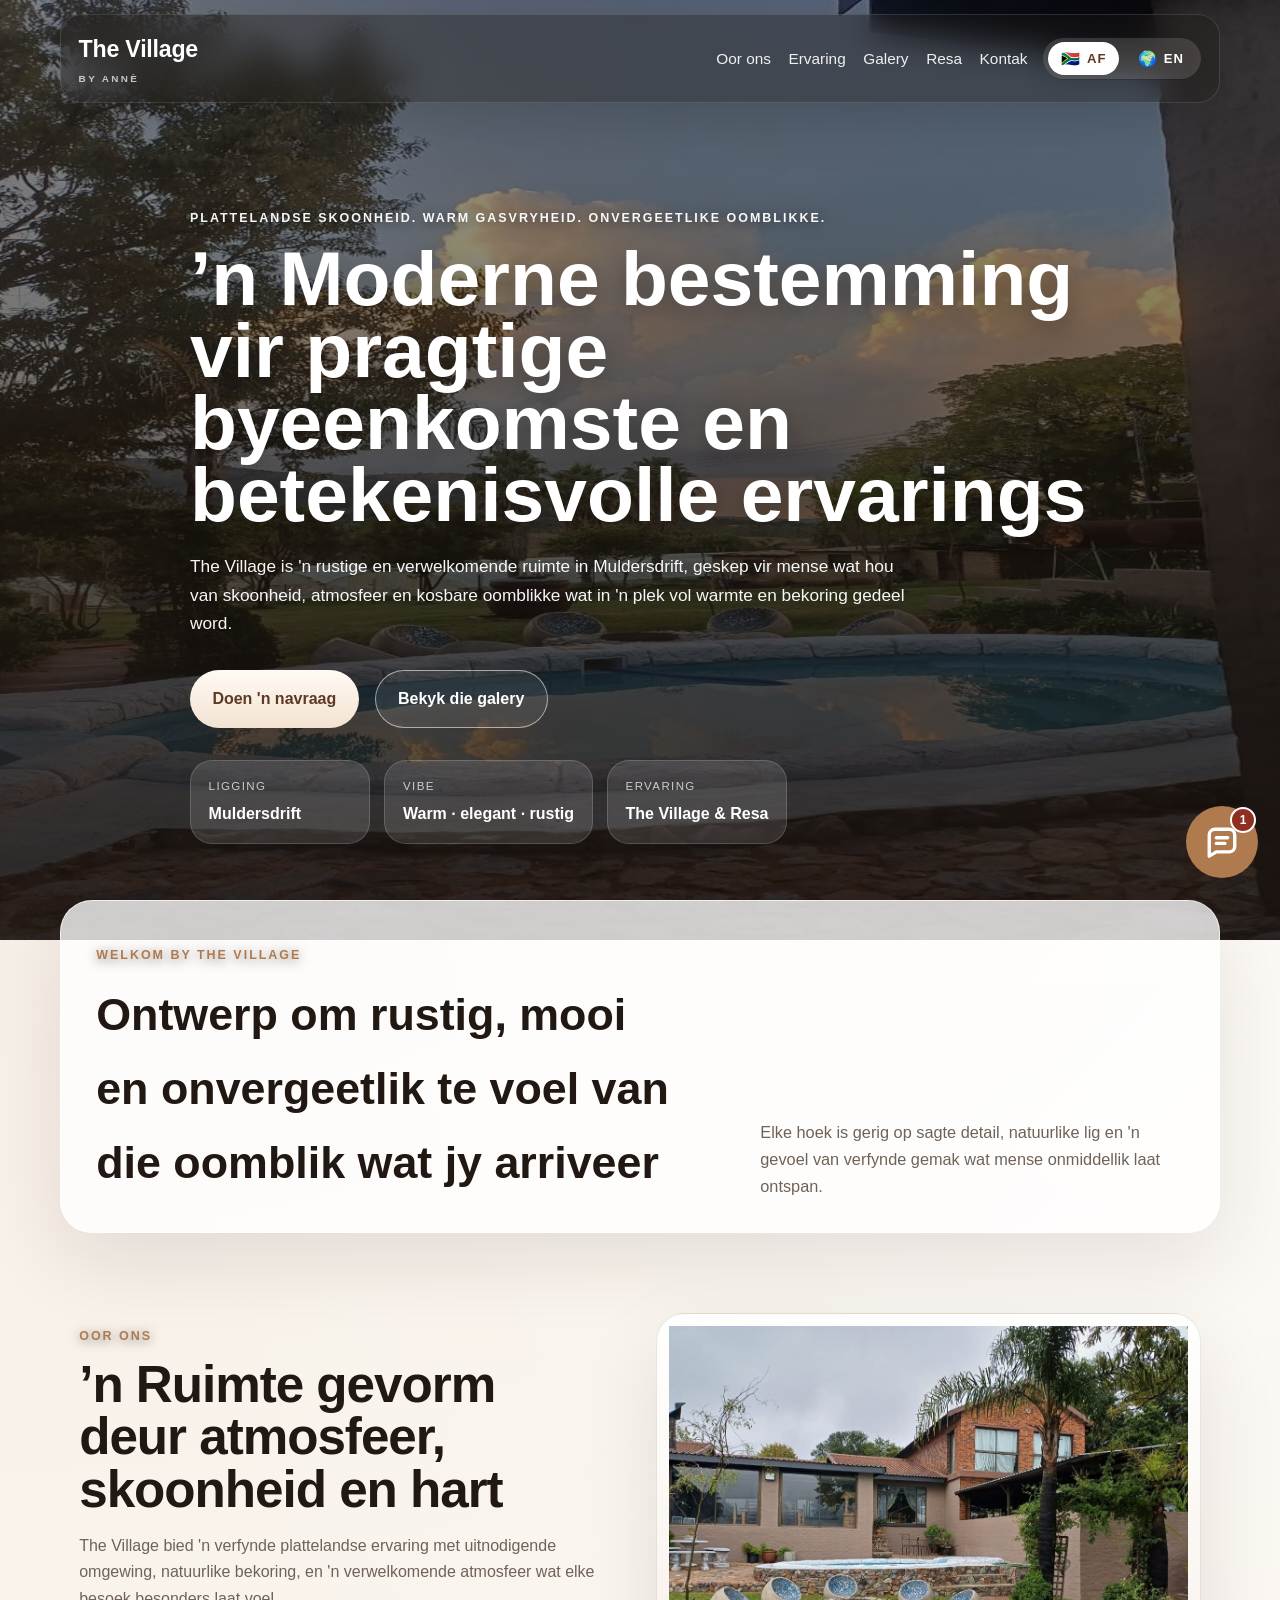
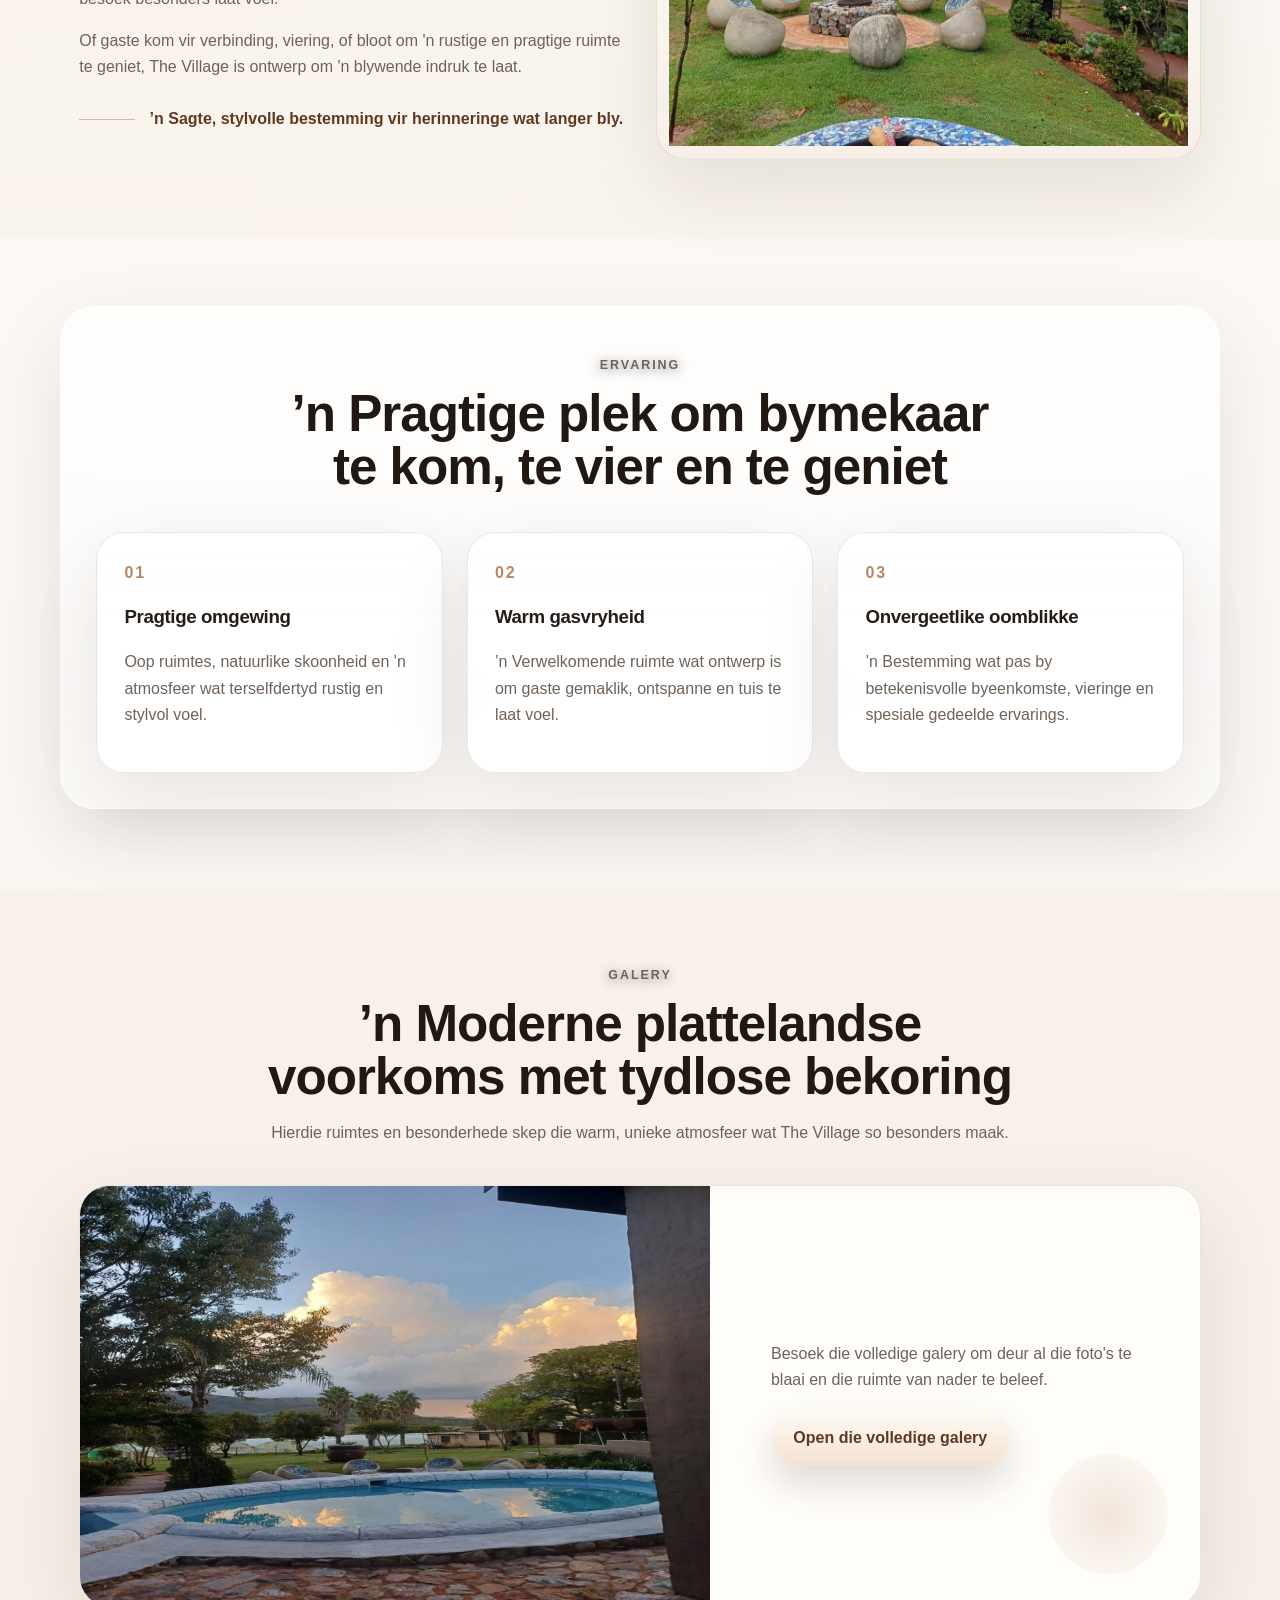
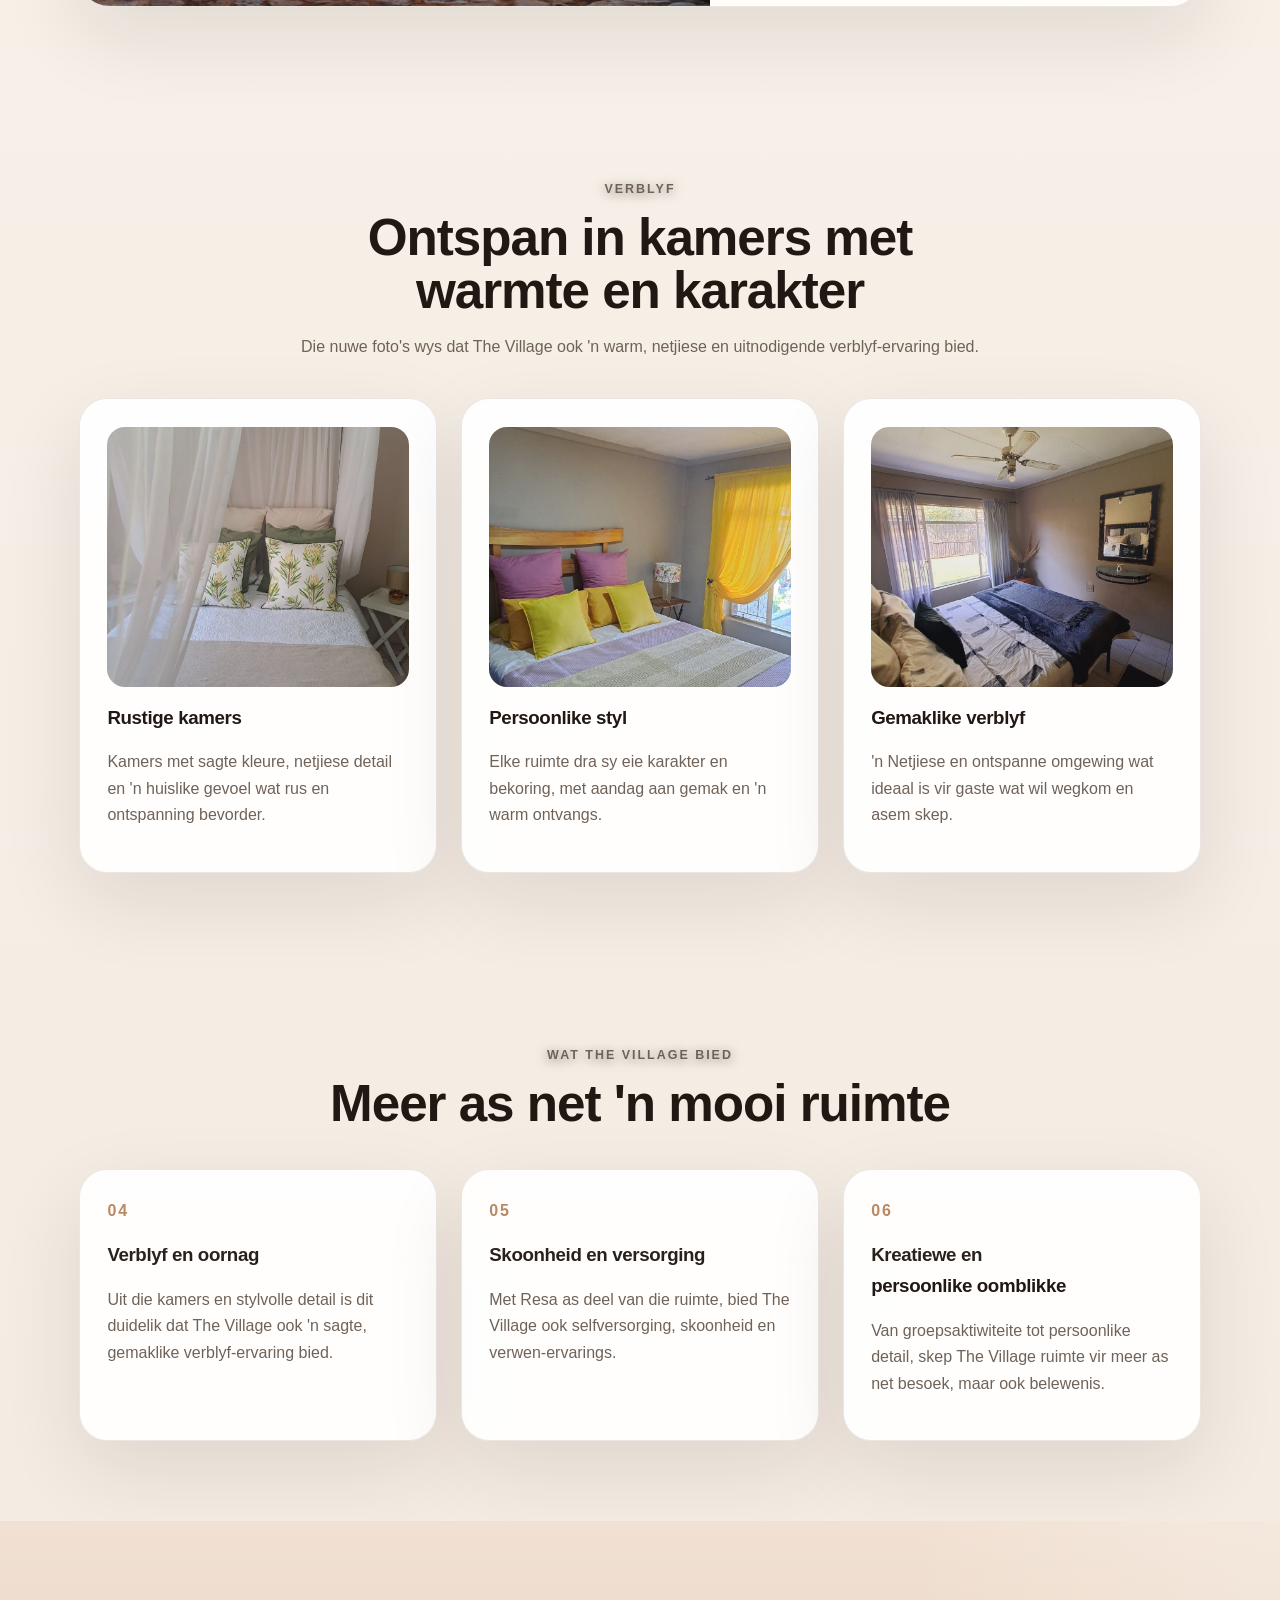
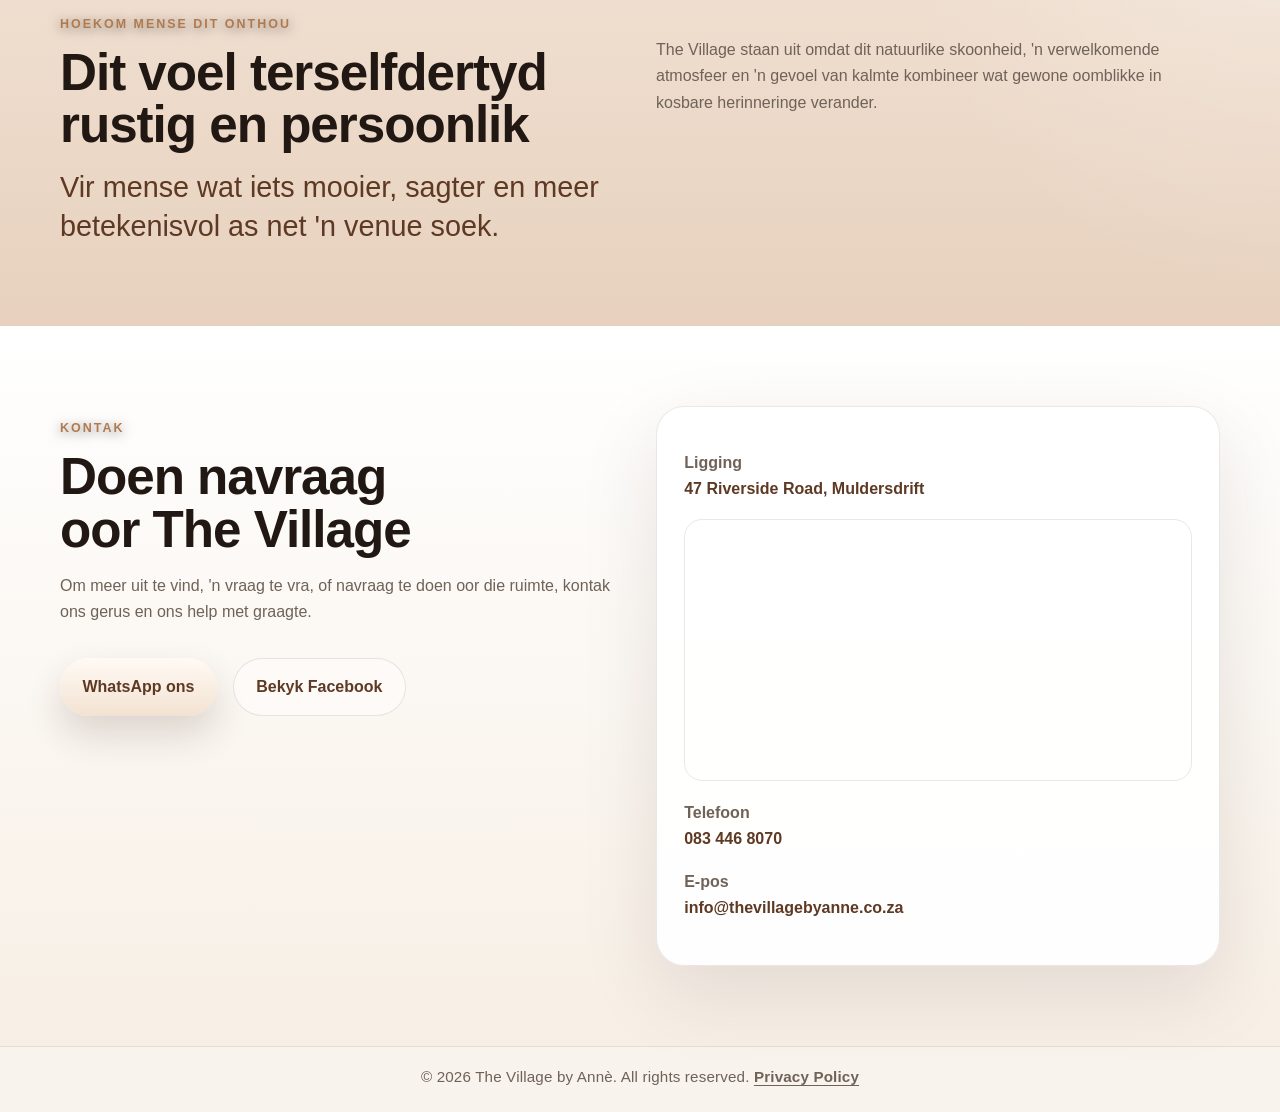
==== commit 7de4f8f1: "Prepare Cloudflare Pages security hardening" ====
--- a/index.html
+++ b/index.html
@@ -264,7 +264,7 @@
 
   <footer class="site-footer">
     <div class="wrap site-footer-inner">
-      <p>© 2026 The Village by Annè. All rights reserved.</p>
+      <p>© 2026 The Village by Annè. All rights reserved. <a href="privacy.html">Privacy Policy</a></p>
     </div>
   </footer>
 
--- a/styles.css
+++ b/styles.css
@@ -820,3 +820,26 @@
 .botLang{display:flex;justify-content:flex-end;gap:.35rem;margin-bottom:.35rem}.botLang button{border:1px solid var(--line);background:#fff;color:var(--accent-dark);border-radius:999px;padding:.35rem .65rem;font-weight:900;cursor:pointer}.botLang button.active,.botLang button:hover{background:var(--accent);border-color:var(--accent);color:#fff}
 
 .botLinks{display:grid;gap:.45rem;margin-top:.7rem}.botLinks a{display:inline-flex;align-items:center;justify-content:center;text-decoration:none;border-radius:999px;padding:.65rem .85rem;background:var(--accent);color:#fff;font-weight:900;box-shadow:0 7px 18px rgba(176,122,79,.18);transition:transform .16s ease,box-shadow .16s ease}.botLinks a:hover,.botLinks a:focus-visible{transform:translateY(-2px);box-shadow:0 10px 24px rgba(176,122,79,.25);outline:none}
+
+.site-footer a {
+  color: inherit;
+  font-weight: 800;
+  text-underline-offset: 0.18em;
+}
+.privacy-panel {
+  max-width: 880px;
+  margin: 0 auto;
+}
+.privacy-panel h3 {
+  margin-top: 1.7rem;
+  color: var(--accent-dark);
+}
+.privacy-panel li {
+  margin: 0.45rem 0;
+  color: var(--muted);
+  line-height: 1.7;
+}
+.privacy-panel a {
+  color: var(--accent-dark);
+  font-weight: 800;
+}
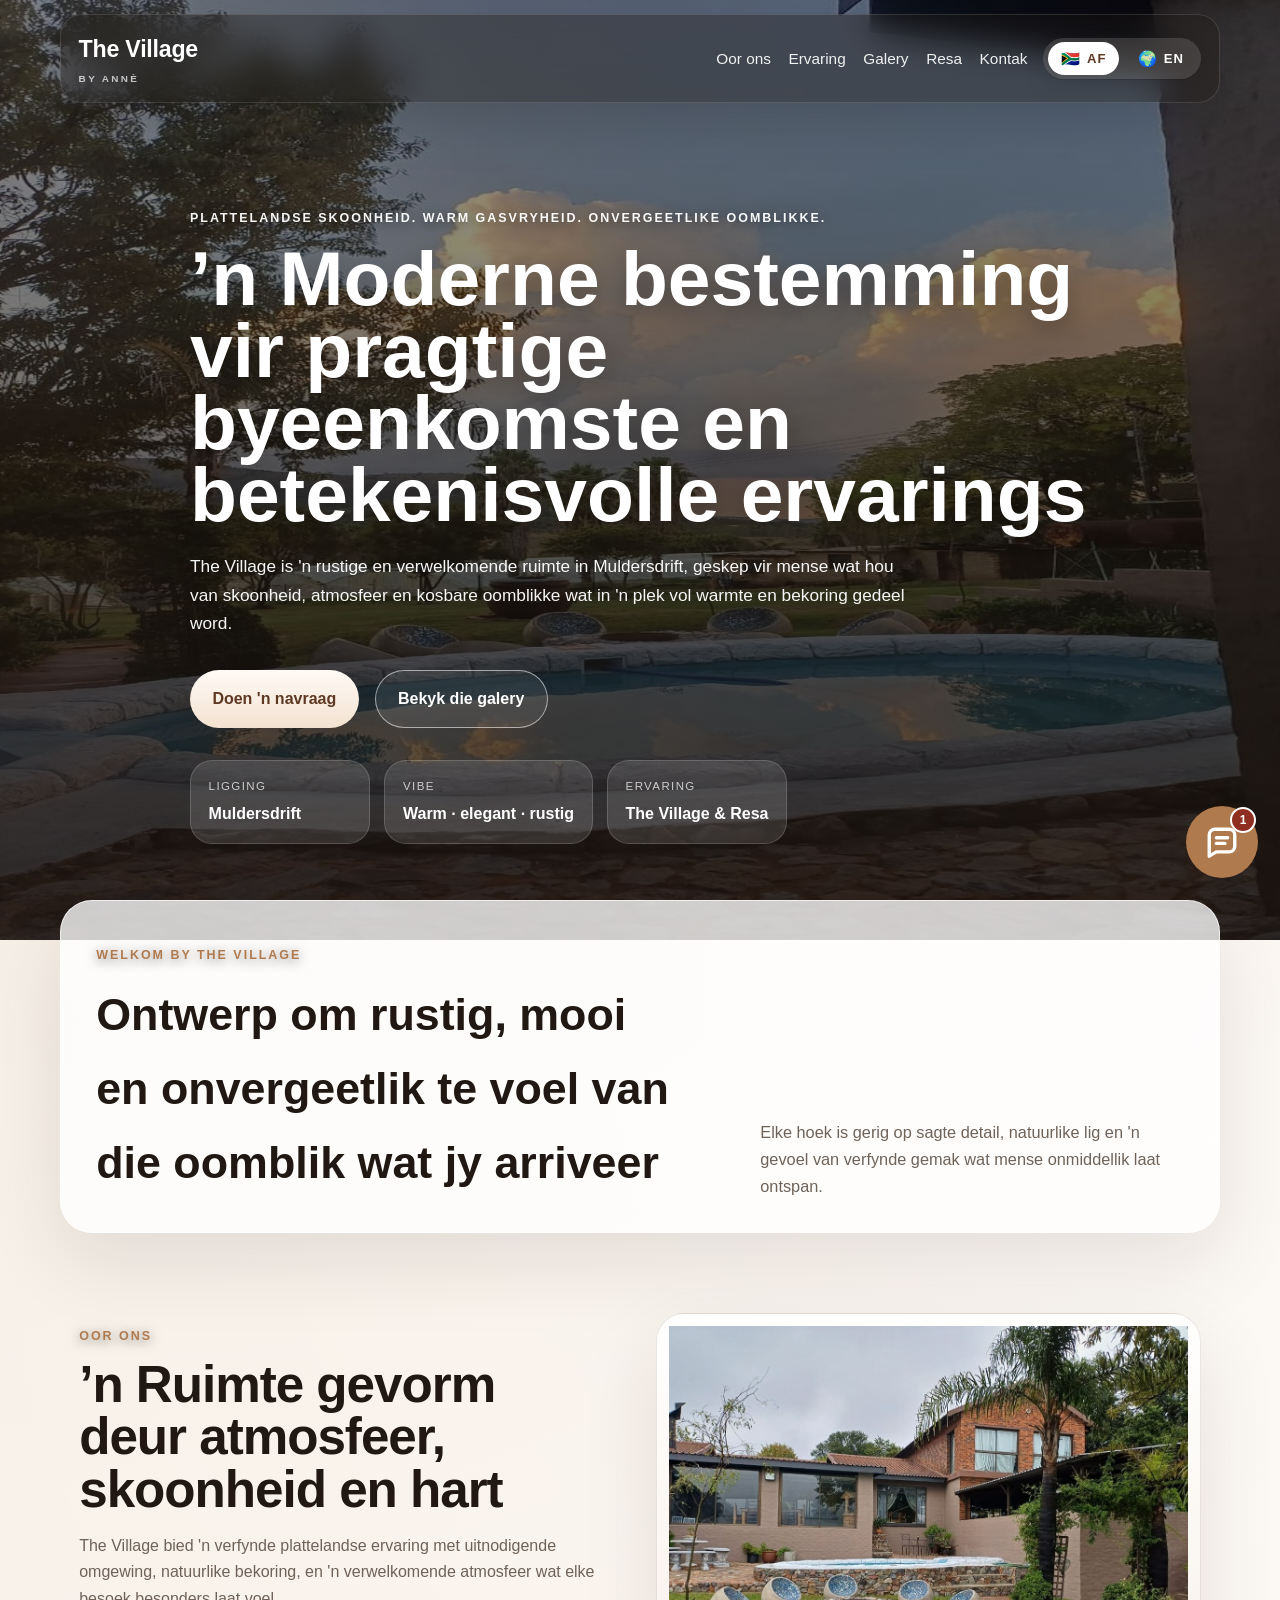
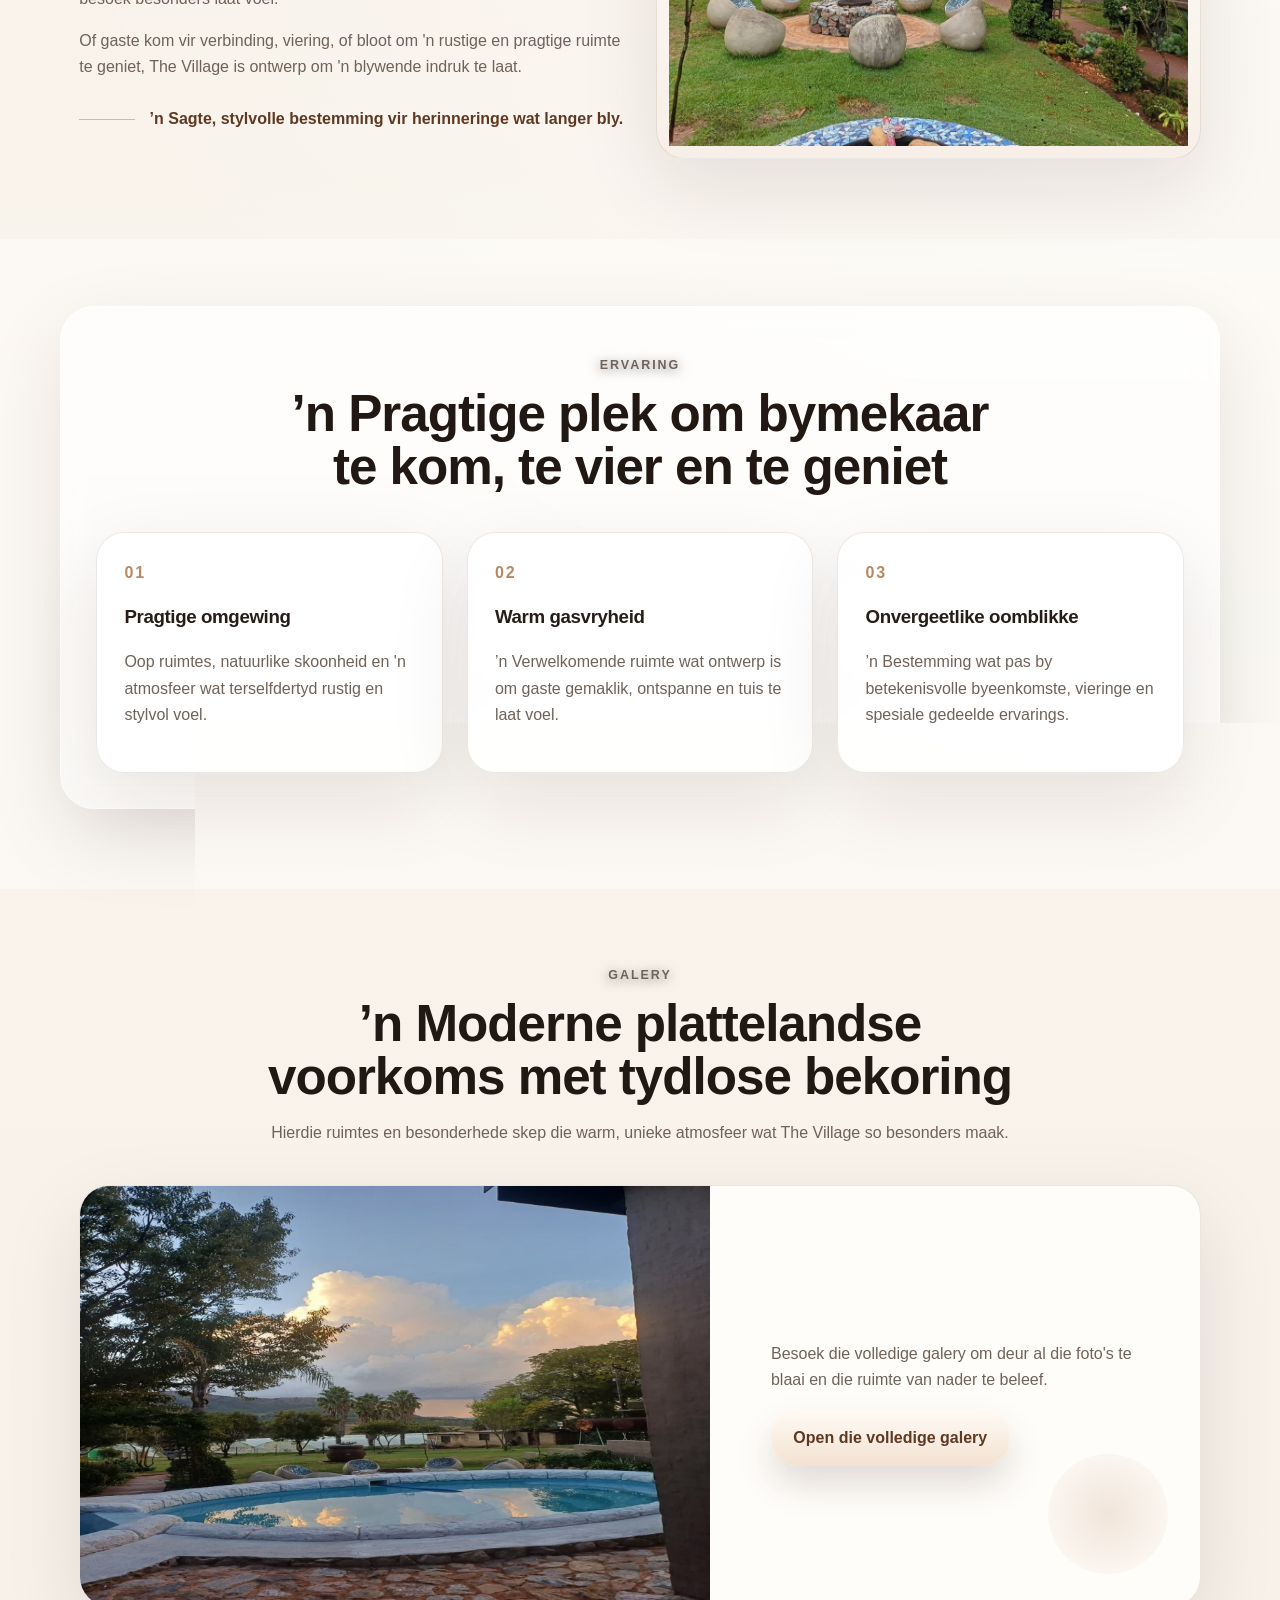
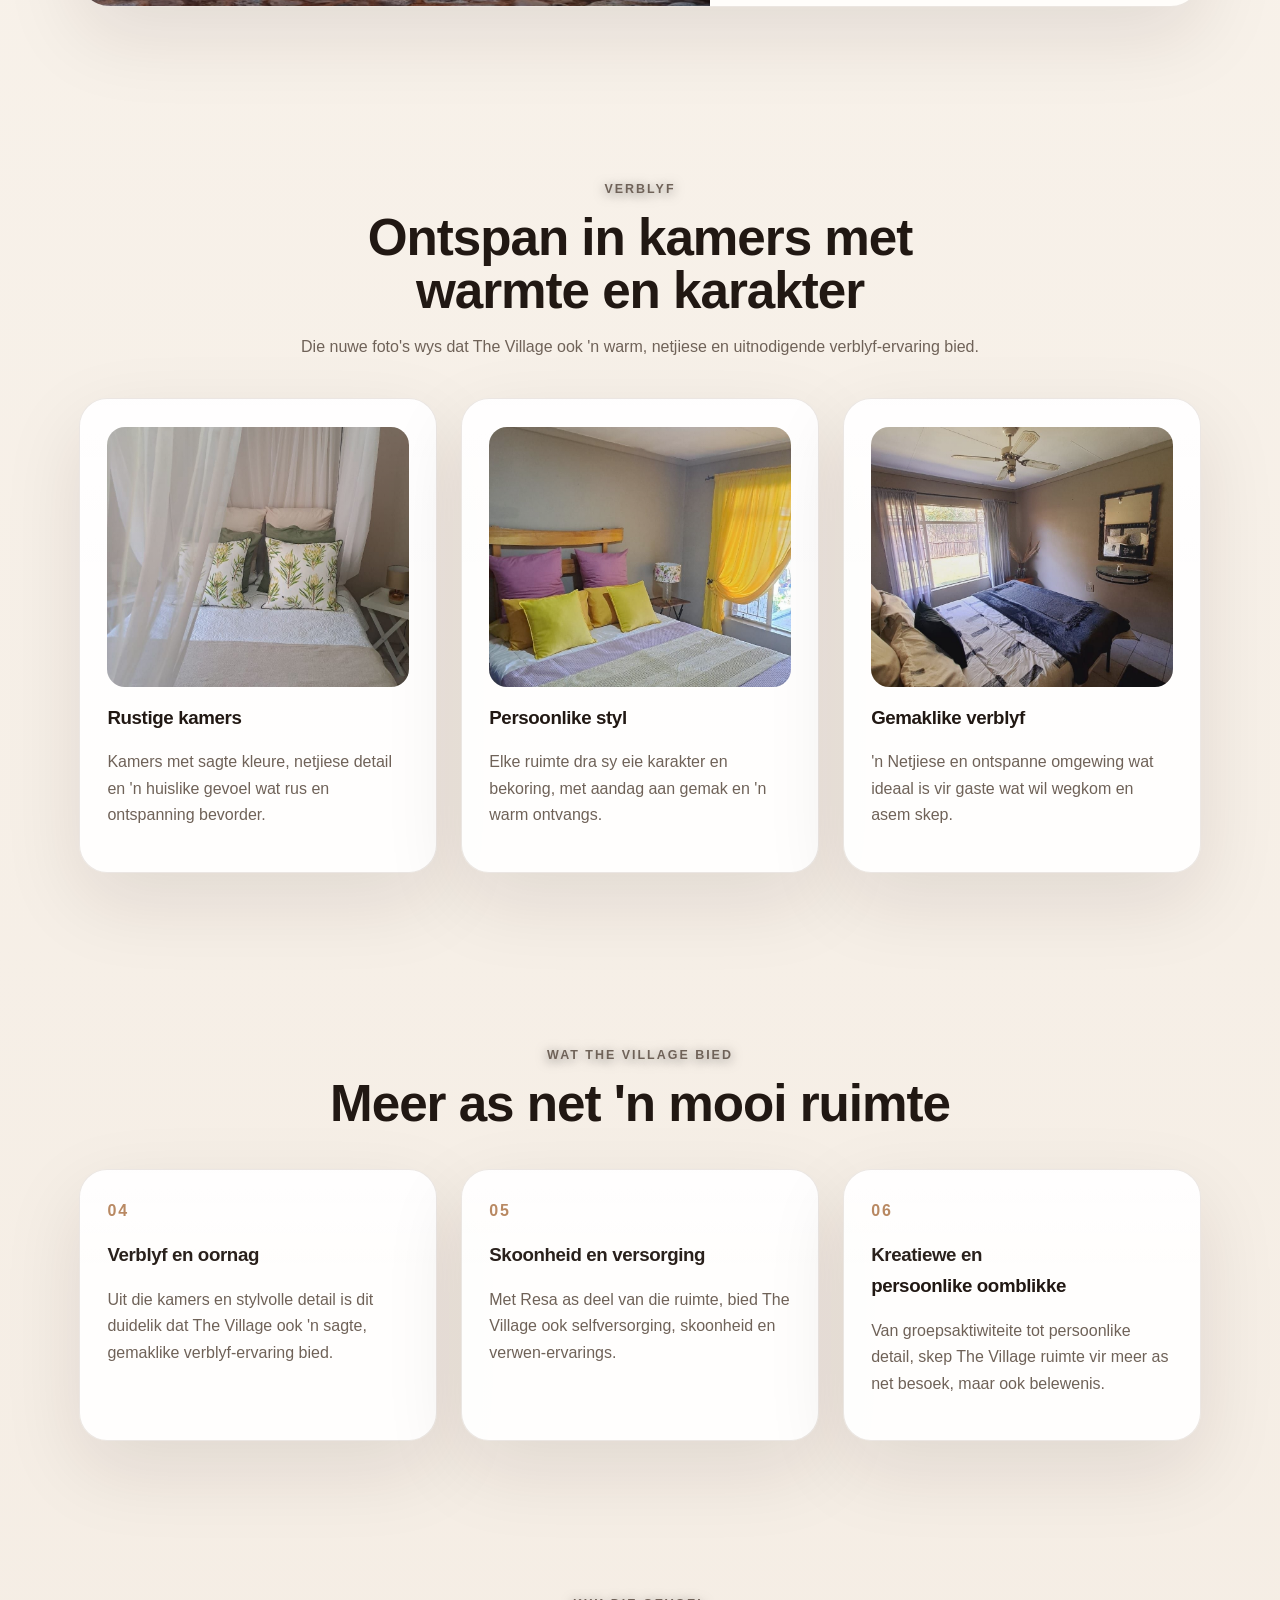
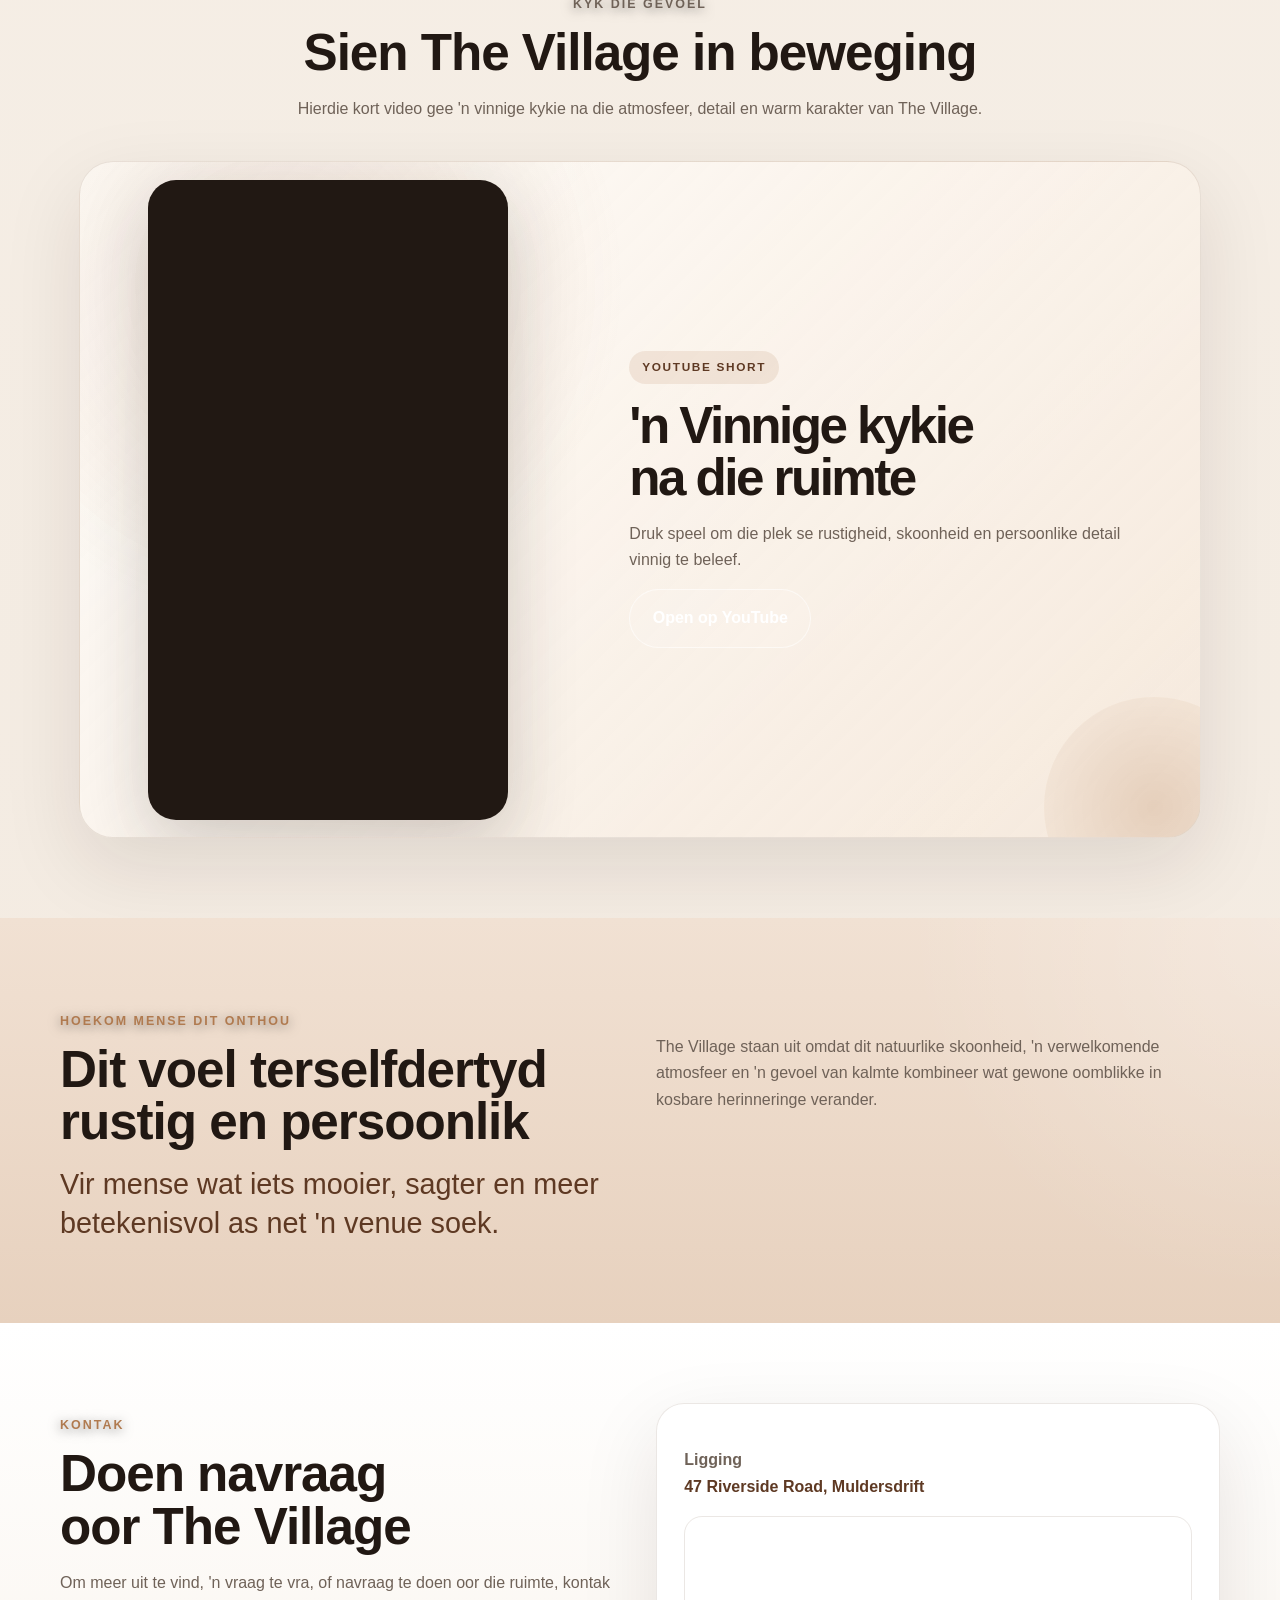
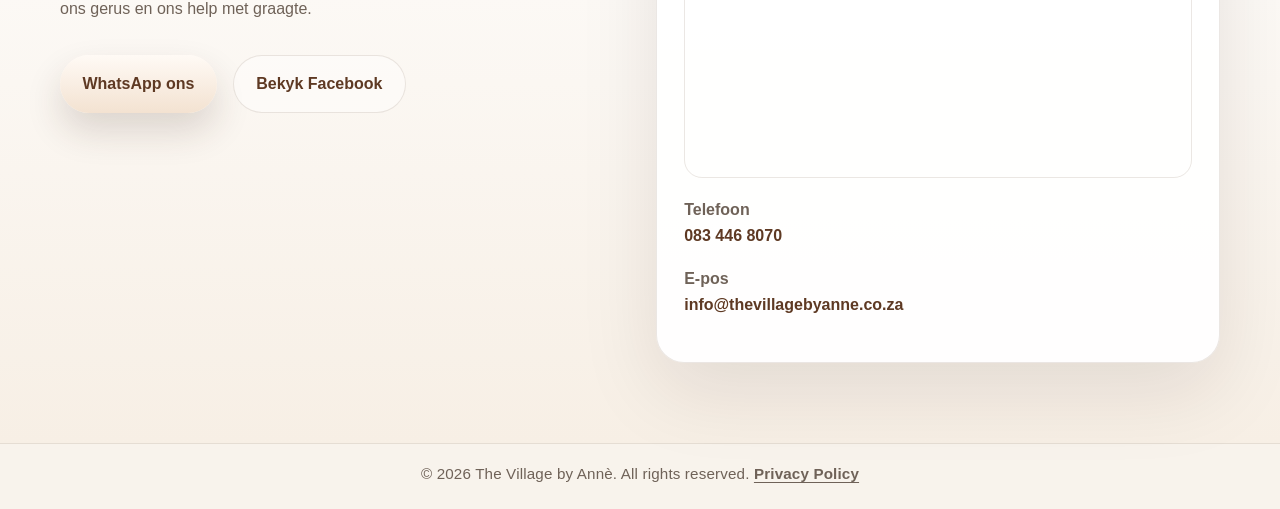
==== commit 1dbac4d2: "Add YouTube short showcase" ====
--- a/index.html
+++ b/index.html
@@ -215,6 +215,32 @@
       </div>
     </section>
 
+    <section class="section wrap video-showcase-section">
+      <div class="section-heading center fade-up section-heading-narrow">
+        <p class="kicker" data-i18n="video_kicker">Kyk die gevoel</p>
+        <h2 data-i18n="video_title">Sien The Village in beweging</h2>
+        <p data-i18n="video_text">Hierdie kort video gee 'n vinnige kykie na die atmosfeer, detail en warm karakter van The Village.</p>
+      </div>
+      <div class="video-showcase-card fade-up delay-1">
+        <div class="video-frame" aria-label="The Village YouTube Short">
+          <iframe
+            src="https://www.youtube-nocookie.com/embed/ypuNS33nj30?rel=0&modestbranding=1&playsinline=1"
+            title="The Village YouTube Short"
+            loading="lazy"
+            allow="accelerometer; autoplay; clipboard-write; encrypted-media; gyroscope; picture-in-picture; web-share"
+            referrerpolicy="strict-origin-when-cross-origin"
+            allowfullscreen>
+          </iframe>
+        </div>
+        <div class="video-showcase-copy">
+          <span class="video-label">YouTube Short</span>
+          <h3 data-i18n="video_card_title">'n Vinnige kykie na die ruimte</h3>
+          <p data-i18n="video_card_text">Druk speel om die plek se rustigheid, skoonheid en persoonlike detail vinnig te beleef.</p>
+          <a class="btn secondary" href="https://youtube.com/shorts/ypuNS33nj30" target="_blank" rel="noopener" data-i18n="video_cta">Open op YouTube</a>
+        </div>
+      </div>
+    </section>
+
     <section class="section highlight-band editorial-band">
       <div class="wrap highlight-grid">
         <div class="fade-up">
@@ -307,6 +333,12 @@
         gallery_preview_text: "Besoek die volledige galery om deur al die foto's te blaai en die ruimte van nader te beleef.",
         gallery_preview_cta: "Open die volledige galery",
         gallery_img1_alt: "The Village se hoofruimte en terrein",
+        video_kicker: "Kyk die gevoel",
+        video_title: "Sien The Village in beweging",
+        video_text: "Hierdie kort video gee 'n vinnige kykie na die atmosfeer, detail en warm karakter van The Village.",
+        video_card_title: "'n Vinnige kykie na die ruimte",
+        video_card_text: "Druk speel om die plek se rustigheid, skoonheid en persoonlike detail vinnig te beleef.",
+        video_cta: "Open op YouTube",
         highlight_kicker: "Hoekom mense dit onthou",
         highlight_title: "Dit voel terselfdertyd rustig en persoonlik",
         highlight_text: "The Village staan uit omdat dit natuurlike skoonheid, 'n verwelkomende atmosfeer en 'n gevoel van kalmte kombineer wat gewone oomblikke in kosbare herinneringe verander.",
@@ -357,6 +389,12 @@
         gallery_preview_text: "Visit the full gallery to browse all the photos and experience the space more closely.",
         gallery_preview_cta: "Open full gallery",
         gallery_img1_alt: "The Village main setting and grounds",
+        video_kicker: "Watch the feeling",
+        video_title: "See The Village in motion",
+        video_text: "This short video gives a quick glimpse of the atmosphere, detail, and warm character of The Village.",
+        video_card_title: "A quick look at the space",
+        video_card_text: "Press play to experience the calm, beauty, and personal detail of the space.",
+        video_cta: "Open on YouTube",
         highlight_kicker: "Why people remember it",
         highlight_title: "It feels both peaceful and personal",
         highlight_text: "The Village stands out because it combines natural beauty, a welcoming atmosphere, and a sense of calm that turns ordinary moments into memorable ones.",
--- a/styles.css
+++ b/styles.css
@@ -843,3 +843,84 @@
   color: var(--accent-dark);
   font-weight: 800;
 }
+
+.video-showcase-section {
+  padding-top: 3.8rem;
+}
+
+.video-showcase-card {
+  position: relative;
+  display: grid;
+  grid-template-columns: minmax(260px, 0.78fr) 1fr;
+  gap: 2rem;
+  align-items: center;
+  padding: 1.1rem;
+  overflow: hidden;
+  border: 1px solid rgba(94, 57, 35, 0.12);
+  border-radius: 34px;
+  background:
+    radial-gradient(circle at 18% 18%, rgba(176, 122, 79, 0.16), transparent 32%),
+    linear-gradient(135deg, rgba(255, 253, 250, 0.96), rgba(246, 232, 218, 0.72));
+  box-shadow: var(--shadow);
+}
+
+.video-showcase-card::after {
+  content: '';
+  position: absolute;
+  inset: auto -4rem -5rem auto;
+  width: 220px;
+  height: 220px;
+  border-radius: 50%;
+  background: radial-gradient(circle, rgba(176, 122, 79, 0.24), rgba(176, 122, 79, 0));
+  pointer-events: none;
+}
+
+.video-frame {
+  position: relative;
+  z-index: 1;
+  width: min(100%, 360px);
+  margin: 0 auto;
+  aspect-ratio: 9 / 16;
+  overflow: hidden;
+  border-radius: 28px;
+  background: #211813;
+  box-shadow: 0 24px 70px rgba(36, 24, 18, 0.2);
+}
+
+.video-frame iframe {
+  width: 100%;
+  height: 100%;
+  border: 0;
+}
+
+.video-showcase-copy {
+  position: relative;
+  z-index: 1;
+  padding: clamp(1.2rem, 3vw, 2.4rem);
+}
+
+.video-label {
+  display: inline-flex;
+  margin-bottom: 1rem;
+  padding: 0.42rem 0.8rem;
+  border-radius: 999px;
+  color: var(--accent-dark);
+  background: rgba(176, 122, 79, 0.14);
+  font-size: 0.74rem;
+  font-weight: 800;
+  letter-spacing: 0.14em;
+  text-transform: uppercase;
+}
+
+.video-showcase-copy h3 {
+  margin: 0 0 0.8rem;
+  font-size: clamp(1.8rem, 4vw, 3.3rem);
+  line-height: 1.02;
+  letter-spacing: -0.05em;
+}
+
+@media (max-width: 790px) {
+  .video-showcase-card {
+    grid-template-columns: 1fr;
+  }
+}
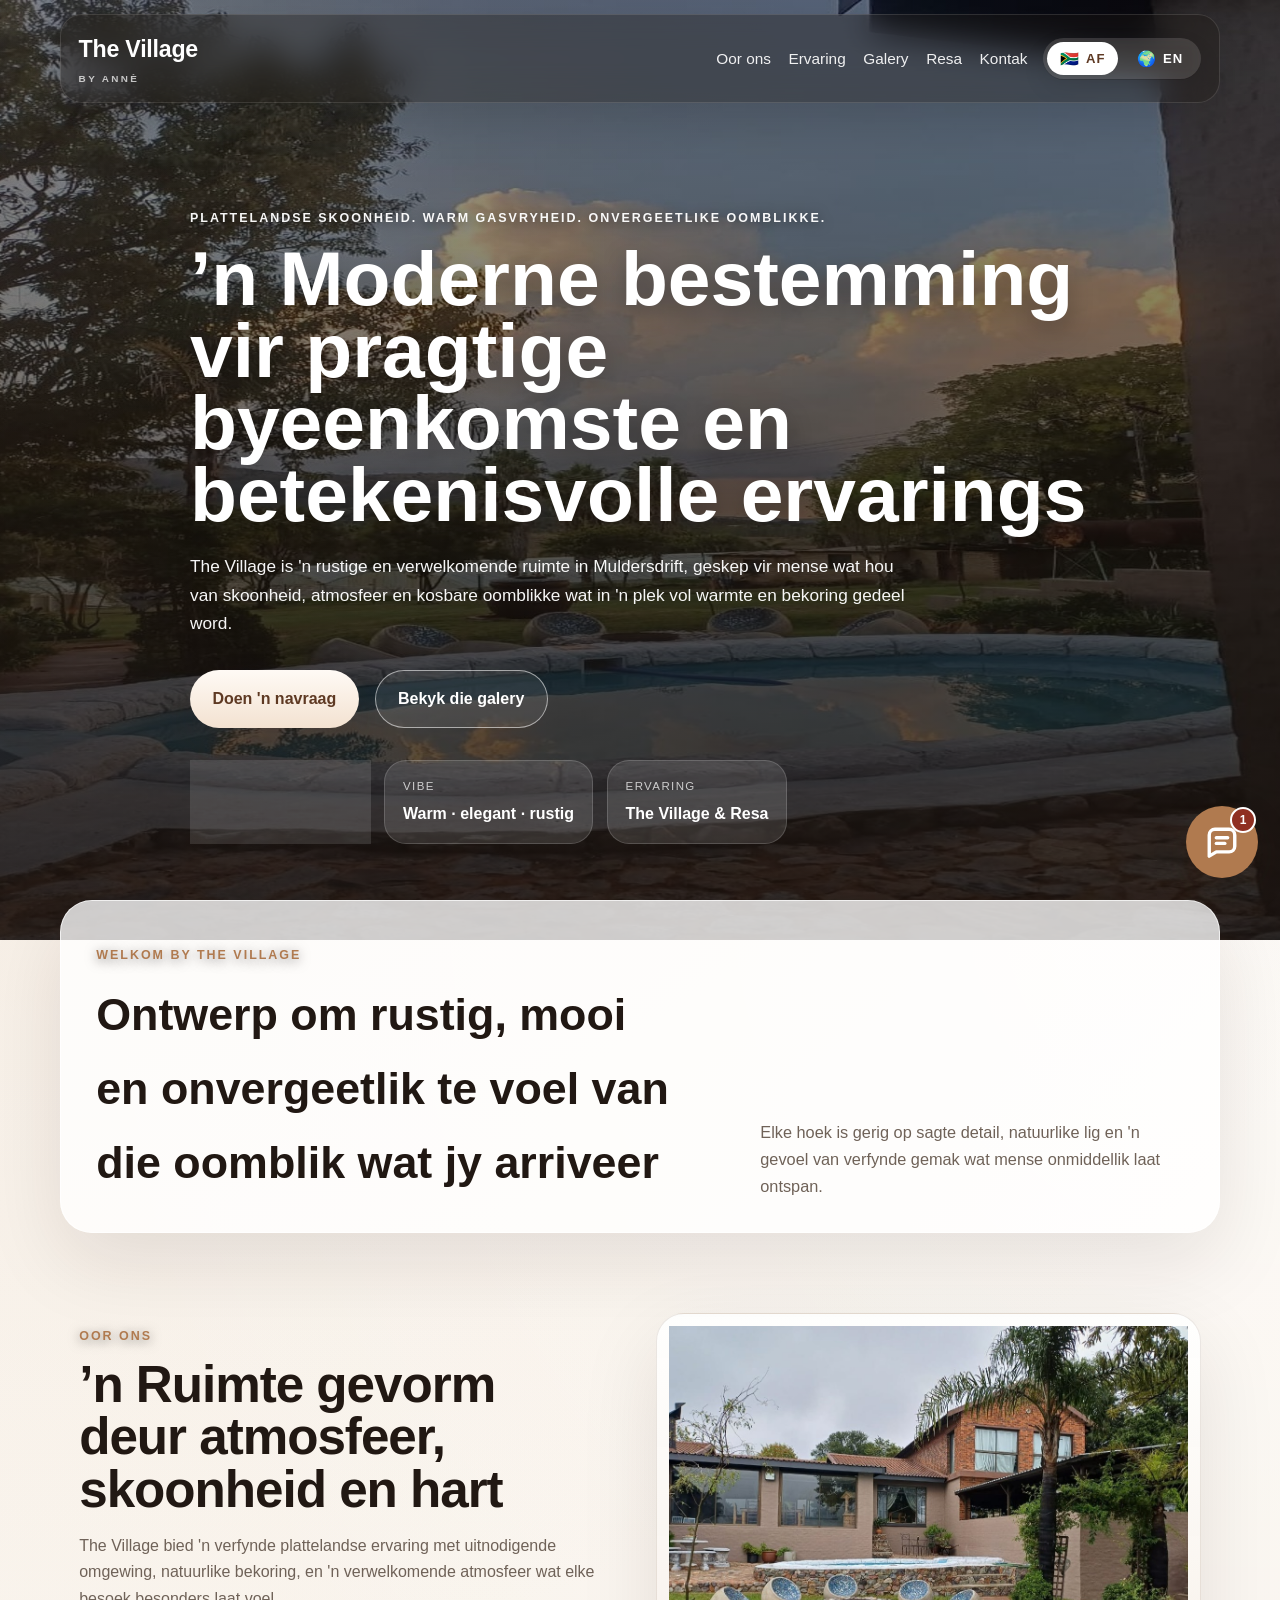
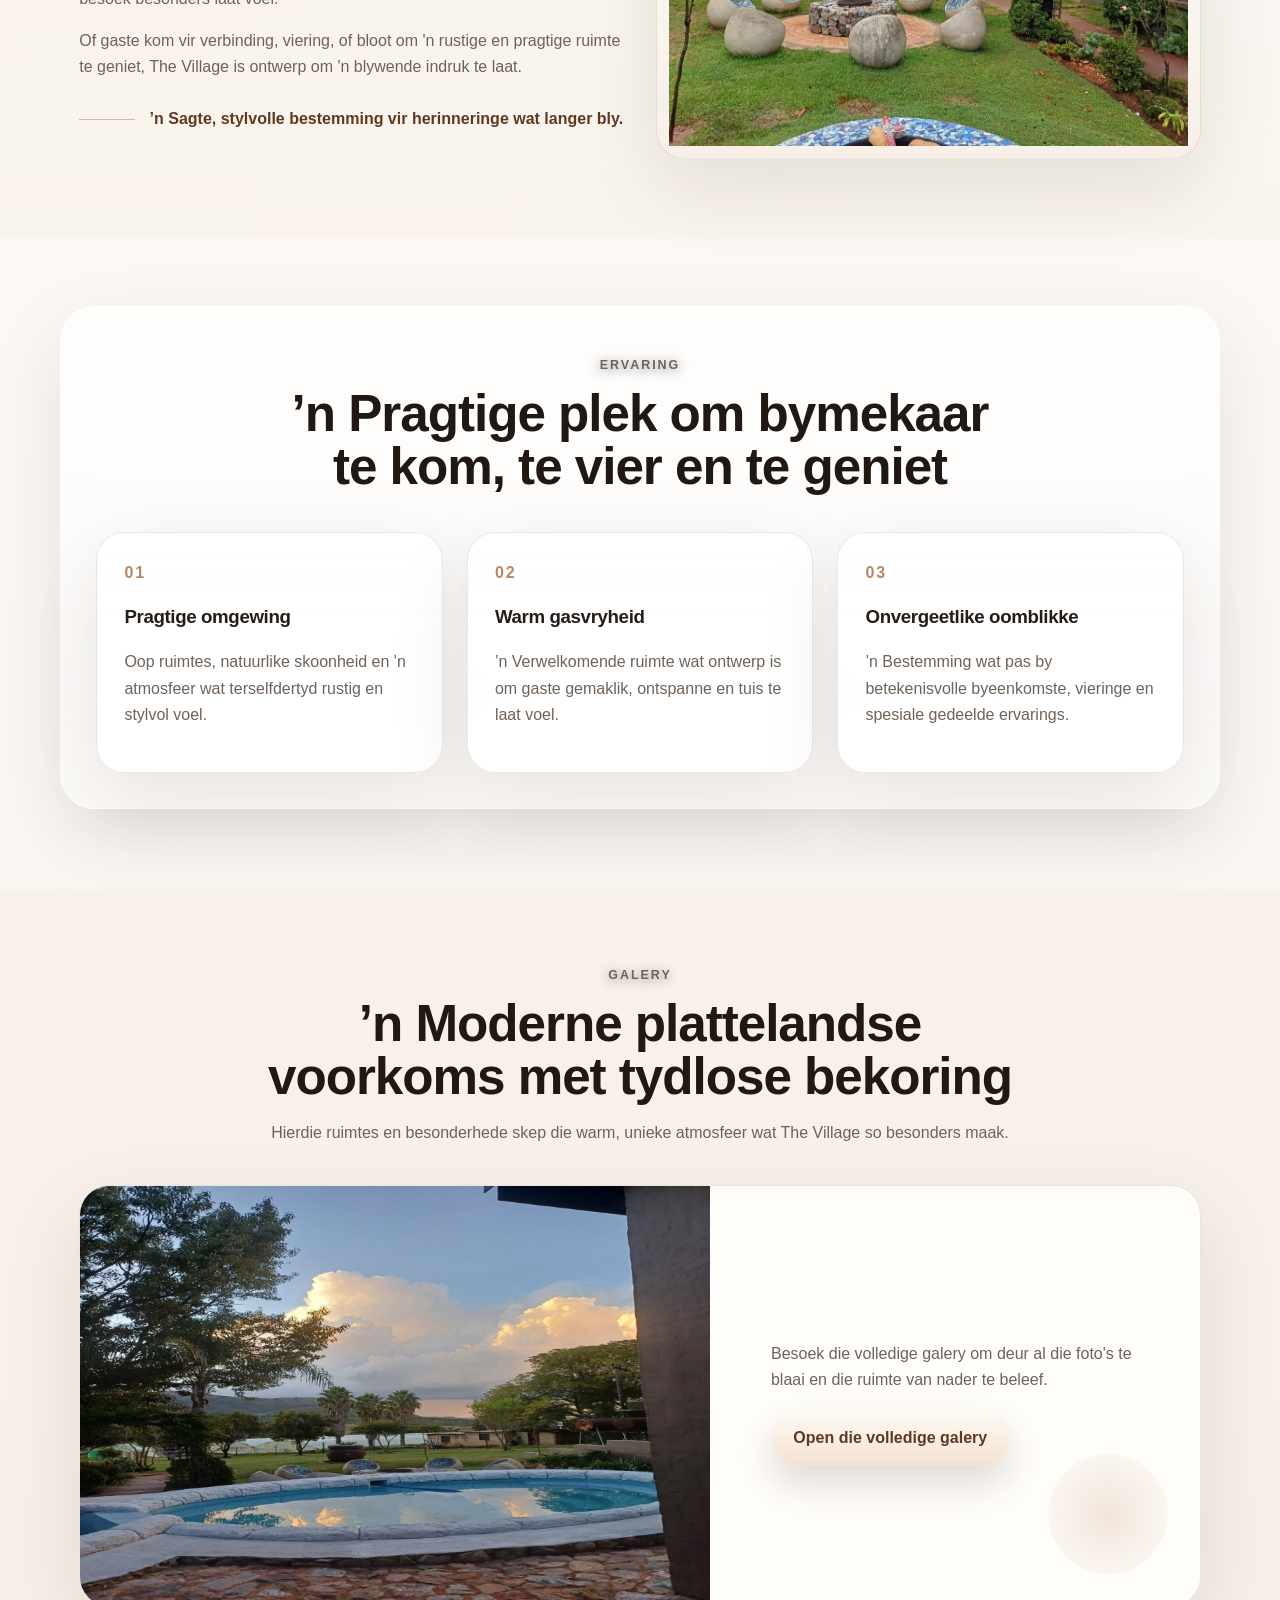
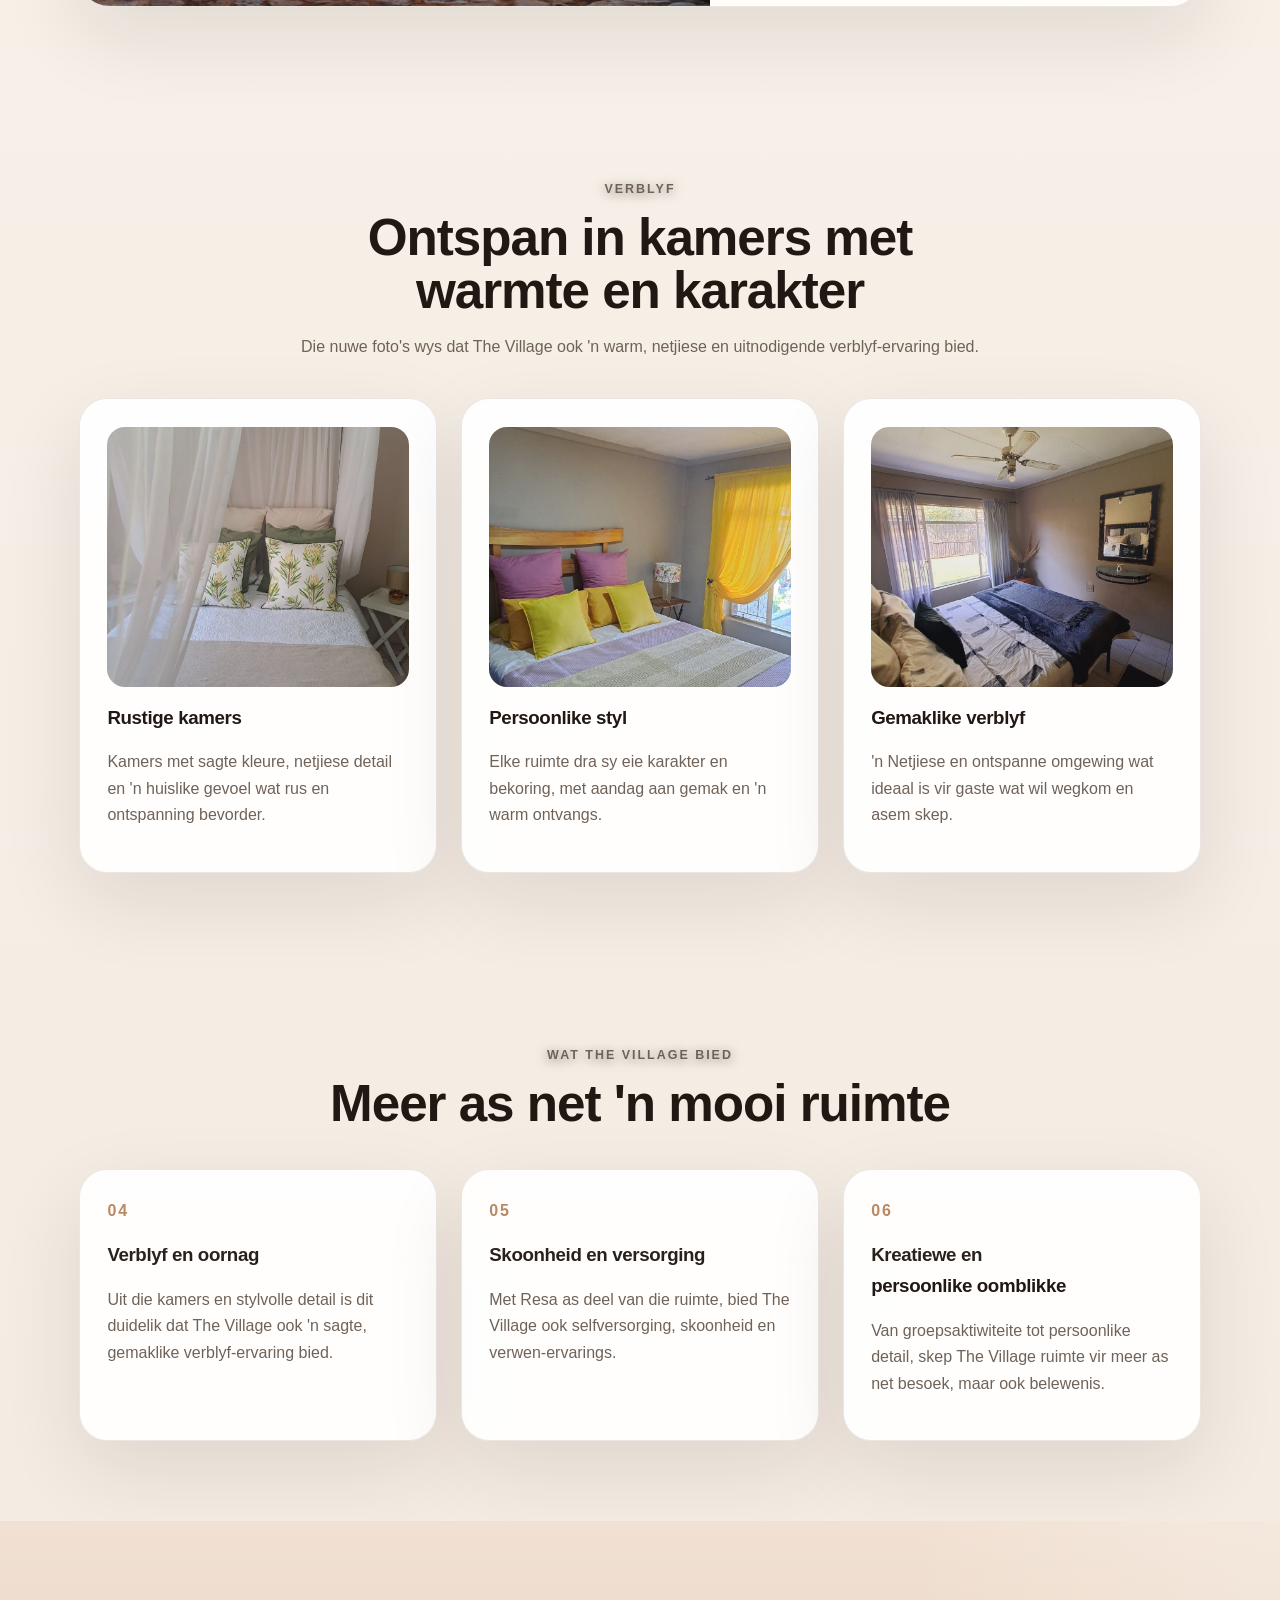
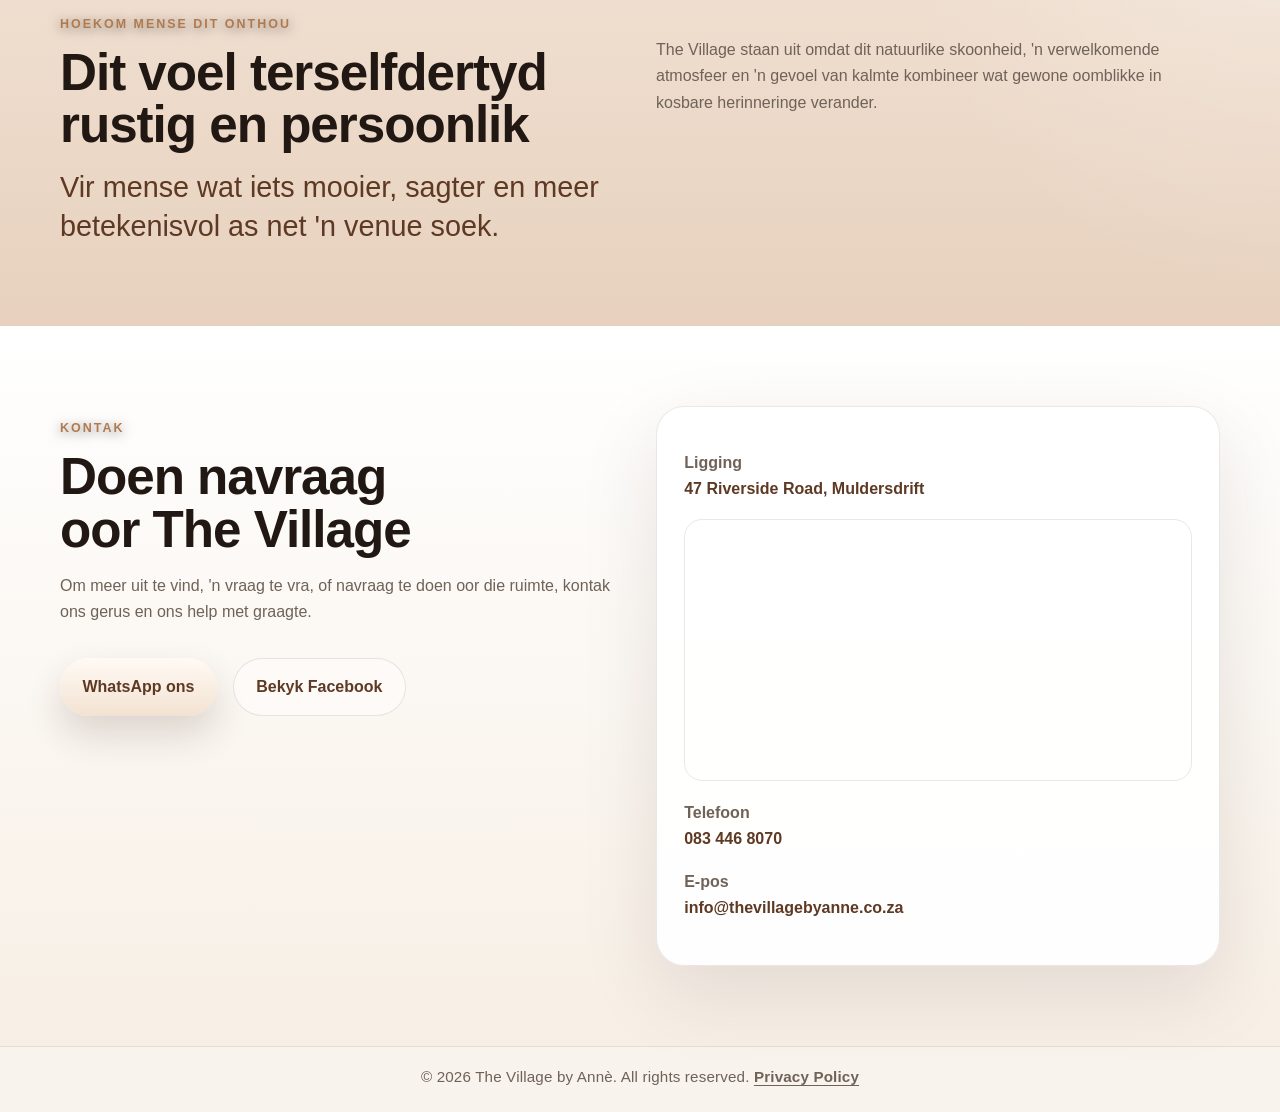
==== commit 3b66de65: "Revert "Add YouTube short showcase" This reverts commit 1dbac4d20d1ce0835ac24a16533dac330d624b70." ====
--- a/index.html
+++ b/index.html
@@ -215,32 +215,6 @@
       </div>
     </section>
 
-    <section class="section wrap video-showcase-section">
-      <div class="section-heading center fade-up section-heading-narrow">
-        <p class="kicker" data-i18n="video_kicker">Kyk die gevoel</p>
-        <h2 data-i18n="video_title">Sien The Village in beweging</h2>
-        <p data-i18n="video_text">Hierdie kort video gee 'n vinnige kykie na die atmosfeer, detail en warm karakter van The Village.</p>
-      </div>
-      <div class="video-showcase-card fade-up delay-1">
-        <div class="video-frame" aria-label="The Village YouTube Short">
-          <iframe
-            src="https://www.youtube-nocookie.com/embed/ypuNS33nj30?rel=0&modestbranding=1&playsinline=1"
-            title="The Village YouTube Short"
-            loading="lazy"
-            allow="accelerometer; autoplay; clipboard-write; encrypted-media; gyroscope; picture-in-picture; web-share"
-            referrerpolicy="strict-origin-when-cross-origin"
-            allowfullscreen>
-          </iframe>
-        </div>
-        <div class="video-showcase-copy">
-          <span class="video-label">YouTube Short</span>
-          <h3 data-i18n="video_card_title">'n Vinnige kykie na die ruimte</h3>
-          <p data-i18n="video_card_text">Druk speel om die plek se rustigheid, skoonheid en persoonlike detail vinnig te beleef.</p>
-          <a class="btn secondary" href="https://youtube.com/shorts/ypuNS33nj30" target="_blank" rel="noopener" data-i18n="video_cta">Open op YouTube</a>
-        </div>
-      </div>
-    </section>
-
     <section class="section highlight-band editorial-band">
       <div class="wrap highlight-grid">
         <div class="fade-up">
@@ -333,12 +307,6 @@
         gallery_preview_text: "Besoek die volledige galery om deur al die foto's te blaai en die ruimte van nader te beleef.",
         gallery_preview_cta: "Open die volledige galery",
         gallery_img1_alt: "The Village se hoofruimte en terrein",
-        video_kicker: "Kyk die gevoel",
-        video_title: "Sien The Village in beweging",
-        video_text: "Hierdie kort video gee 'n vinnige kykie na die atmosfeer, detail en warm karakter van The Village.",
-        video_card_title: "'n Vinnige kykie na die ruimte",
-        video_card_text: "Druk speel om die plek se rustigheid, skoonheid en persoonlike detail vinnig te beleef.",
-        video_cta: "Open op YouTube",
         highlight_kicker: "Hoekom mense dit onthou",
         highlight_title: "Dit voel terselfdertyd rustig en persoonlik",
         highlight_text: "The Village staan uit omdat dit natuurlike skoonheid, 'n verwelkomende atmosfeer en 'n gevoel van kalmte kombineer wat gewone oomblikke in kosbare herinneringe verander.",
@@ -389,12 +357,6 @@
         gallery_preview_text: "Visit the full gallery to browse all the photos and experience the space more closely.",
         gallery_preview_cta: "Open full gallery",
         gallery_img1_alt: "The Village main setting and grounds",
-        video_kicker: "Watch the feeling",
-        video_title: "See The Village in motion",
-        video_text: "This short video gives a quick glimpse of the atmosphere, detail, and warm character of The Village.",
-        video_card_title: "A quick look at the space",
-        video_card_text: "Press play to experience the calm, beauty, and personal detail of the space.",
-        video_cta: "Open on YouTube",
         highlight_kicker: "Why people remember it",
         highlight_title: "It feels both peaceful and personal",
         highlight_text: "The Village stands out because it combines natural beauty, a welcoming atmosphere, and a sense of calm that turns ordinary moments into memorable ones.",
--- a/styles.css
+++ b/styles.css
@@ -843,84 +843,3 @@
   color: var(--accent-dark);
   font-weight: 800;
 }
-
-.video-showcase-section {
-  padding-top: 3.8rem;
-}
-
-.video-showcase-card {
-  position: relative;
-  display: grid;
-  grid-template-columns: minmax(260px, 0.78fr) 1fr;
-  gap: 2rem;
-  align-items: center;
-  padding: 1.1rem;
-  overflow: hidden;
-  border: 1px solid rgba(94, 57, 35, 0.12);
-  border-radius: 34px;
-  background:
-    radial-gradient(circle at 18% 18%, rgba(176, 122, 79, 0.16), transparent 32%),
-    linear-gradient(135deg, rgba(255, 253, 250, 0.96), rgba(246, 232, 218, 0.72));
-  box-shadow: var(--shadow);
-}
-
-.video-showcase-card::after {
-  content: '';
-  position: absolute;
-  inset: auto -4rem -5rem auto;
-  width: 220px;
-  height: 220px;
-  border-radius: 50%;
-  background: radial-gradient(circle, rgba(176, 122, 79, 0.24), rgba(176, 122, 79, 0));
-  pointer-events: none;
-}
-
-.video-frame {
-  position: relative;
-  z-index: 1;
-  width: min(100%, 360px);
-  margin: 0 auto;
-  aspect-ratio: 9 / 16;
-  overflow: hidden;
-  border-radius: 28px;
-  background: #211813;
-  box-shadow: 0 24px 70px rgba(36, 24, 18, 0.2);
-}
-
-.video-frame iframe {
-  width: 100%;
-  height: 100%;
-  border: 0;
-}
-
-.video-showcase-copy {
-  position: relative;
-  z-index: 1;
-  padding: clamp(1.2rem, 3vw, 2.4rem);
-}
-
-.video-label {
-  display: inline-flex;
-  margin-bottom: 1rem;
-  padding: 0.42rem 0.8rem;
-  border-radius: 999px;
-  color: var(--accent-dark);
-  background: rgba(176, 122, 79, 0.14);
-  font-size: 0.74rem;
-  font-weight: 800;
-  letter-spacing: 0.14em;
-  text-transform: uppercase;
-}
-
-.video-showcase-copy h3 {
-  margin: 0 0 0.8rem;
-  font-size: clamp(1.8rem, 4vw, 3.3rem);
-  line-height: 1.02;
-  letter-spacing: -0.05em;
-}
-
-@media (max-width: 790px) {
-  .video-showcase-card {
-    grid-template-columns: 1fr;
-  }
-}
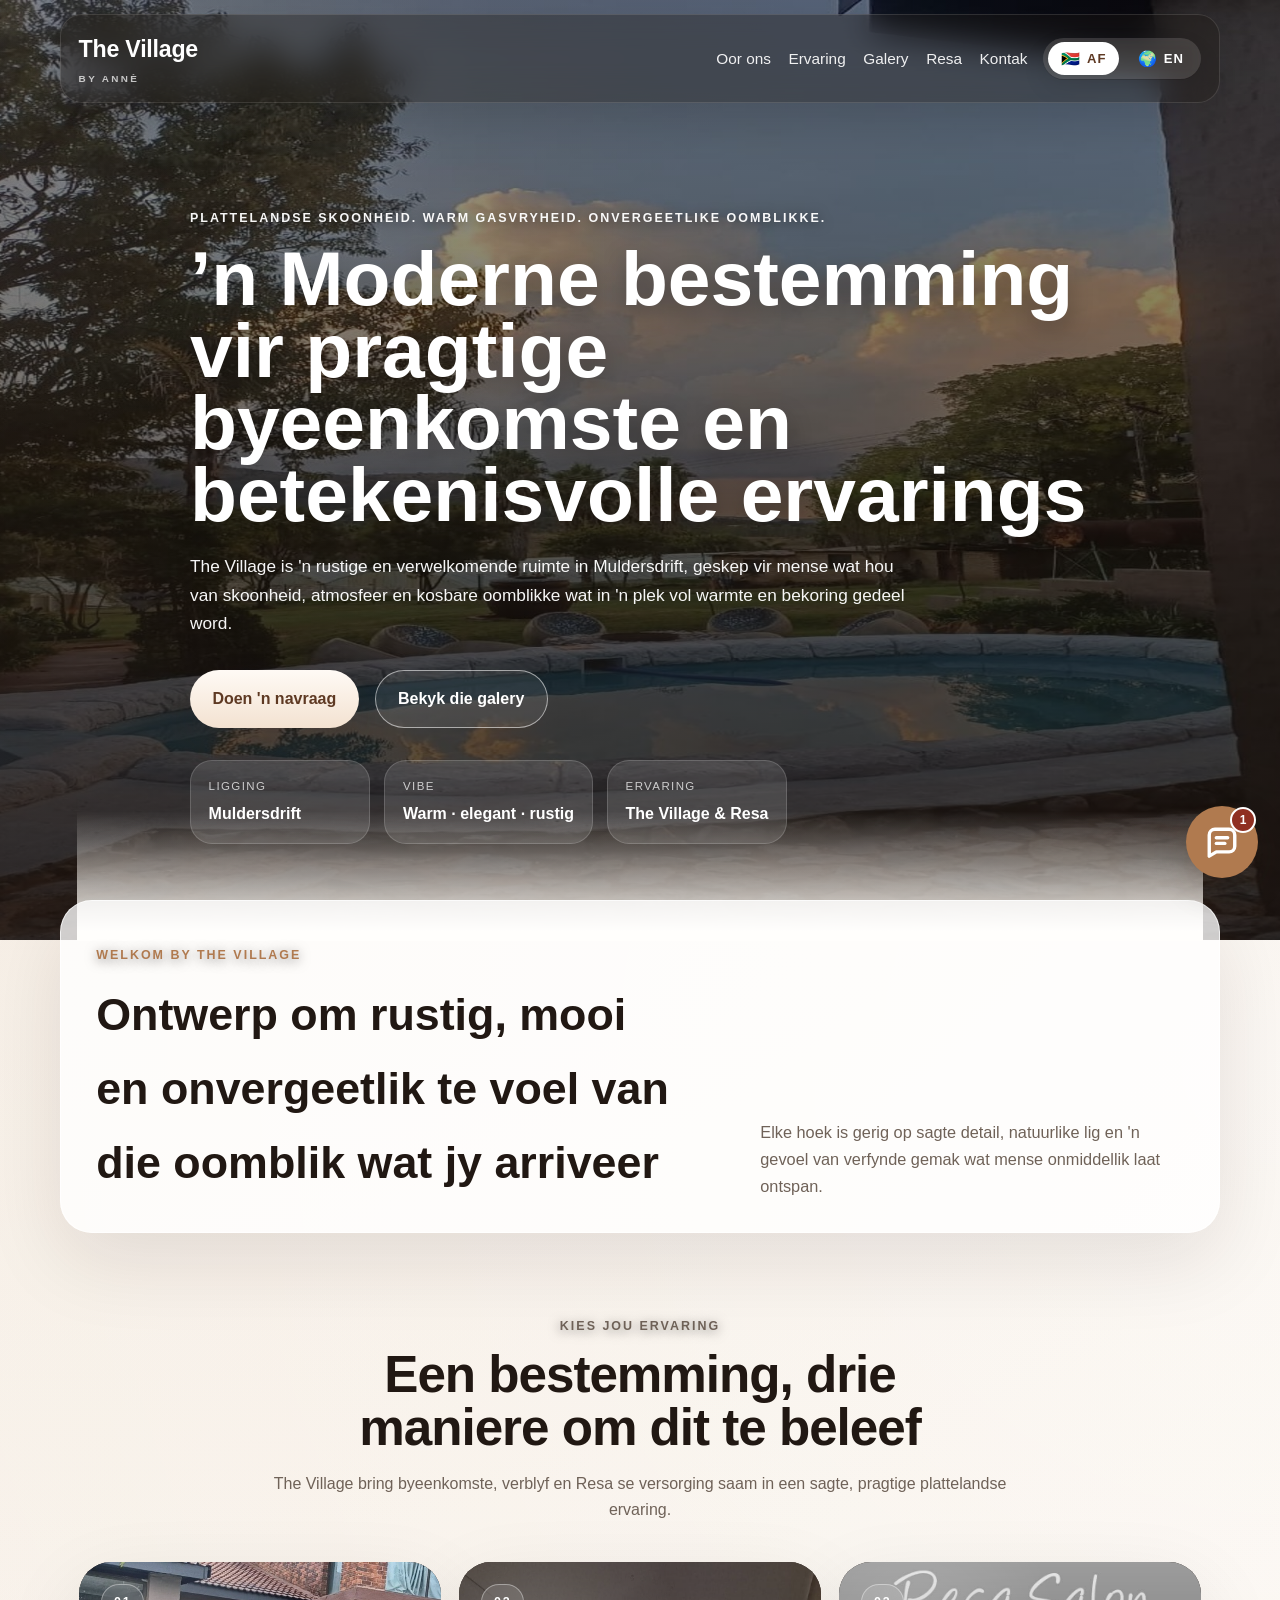
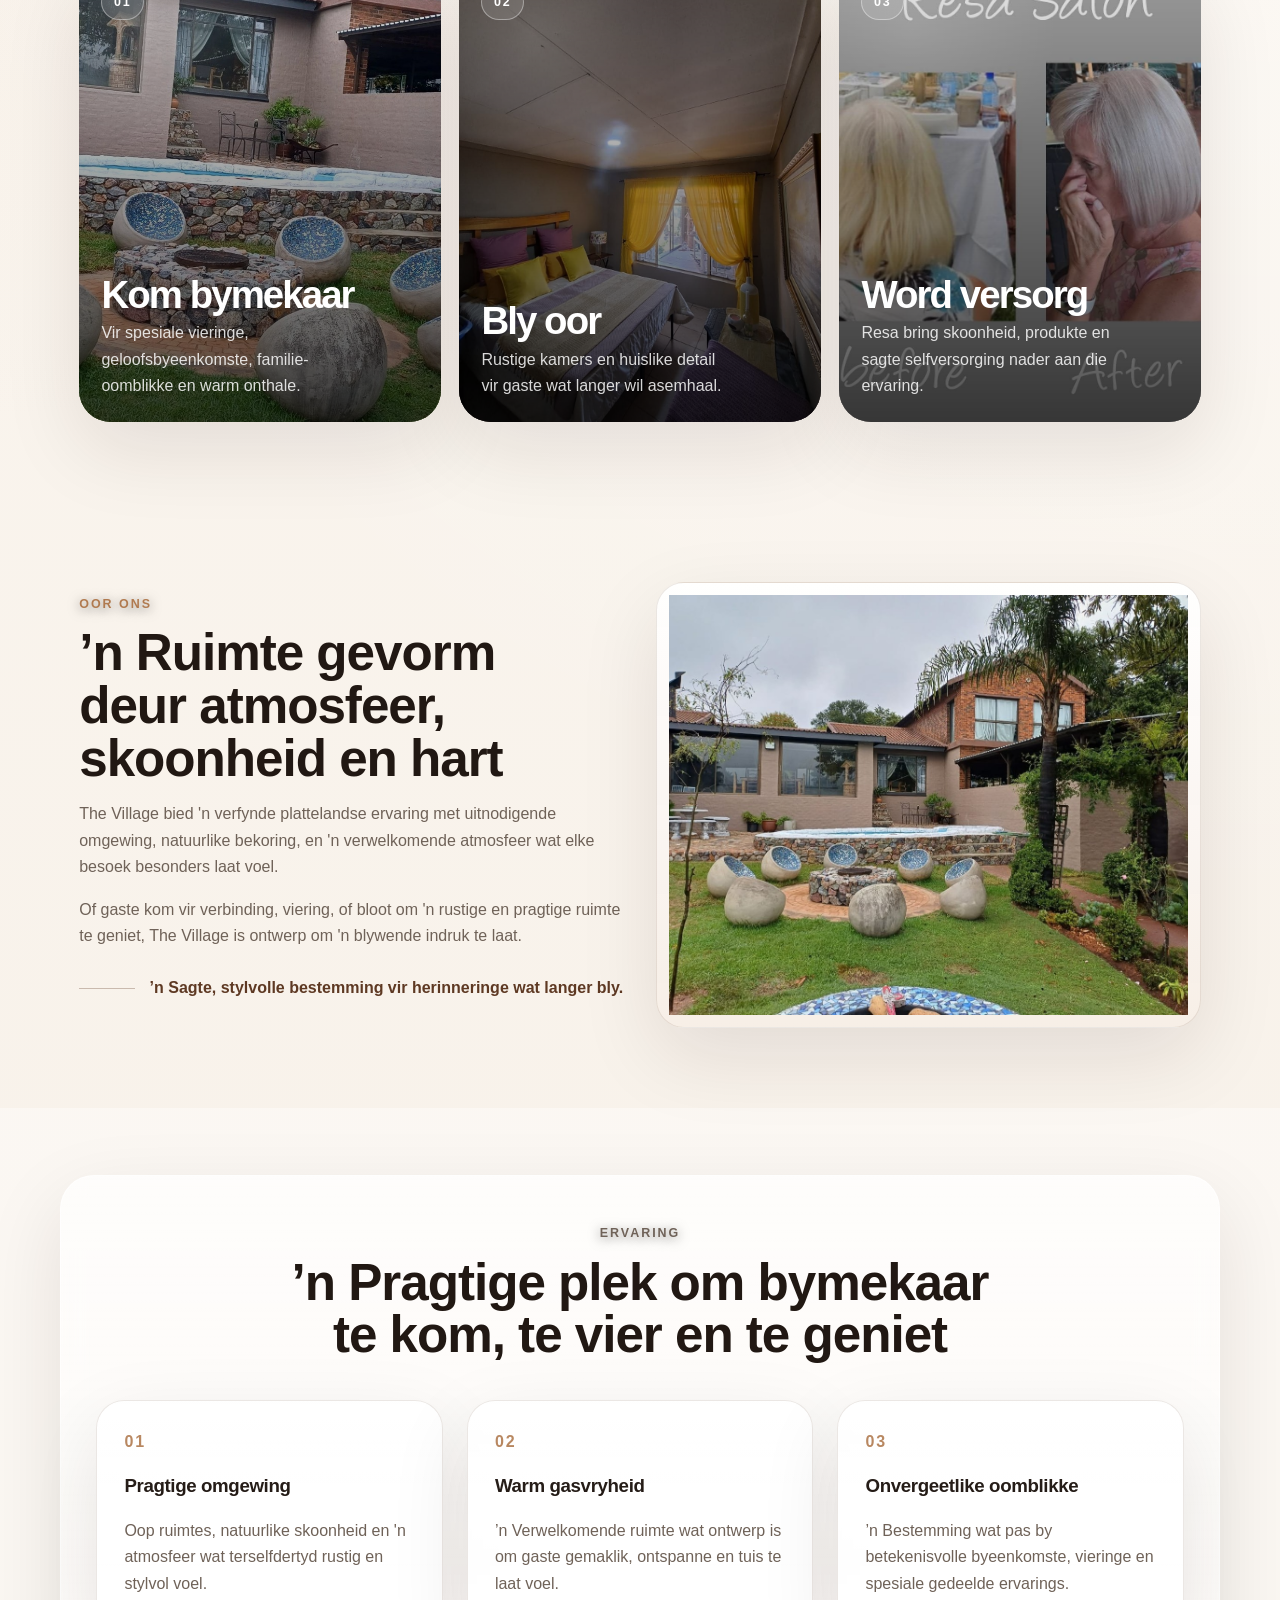
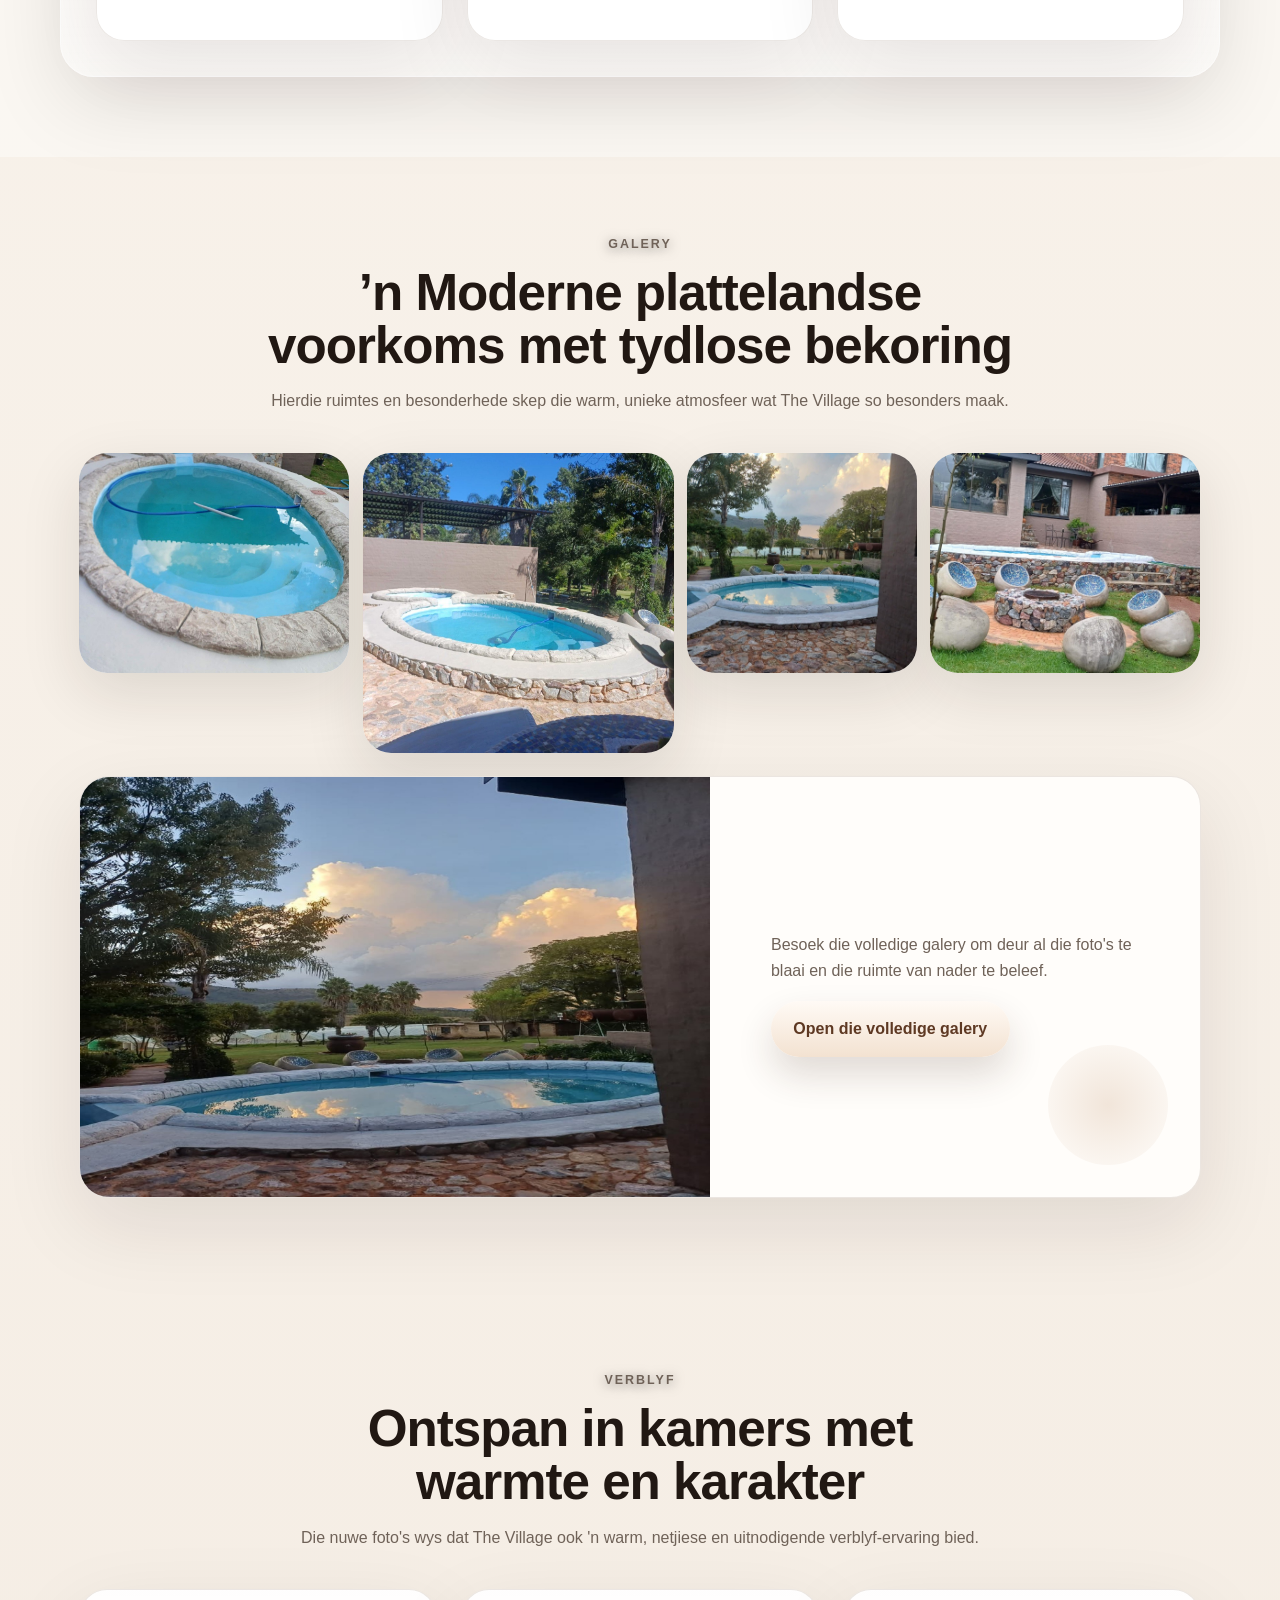
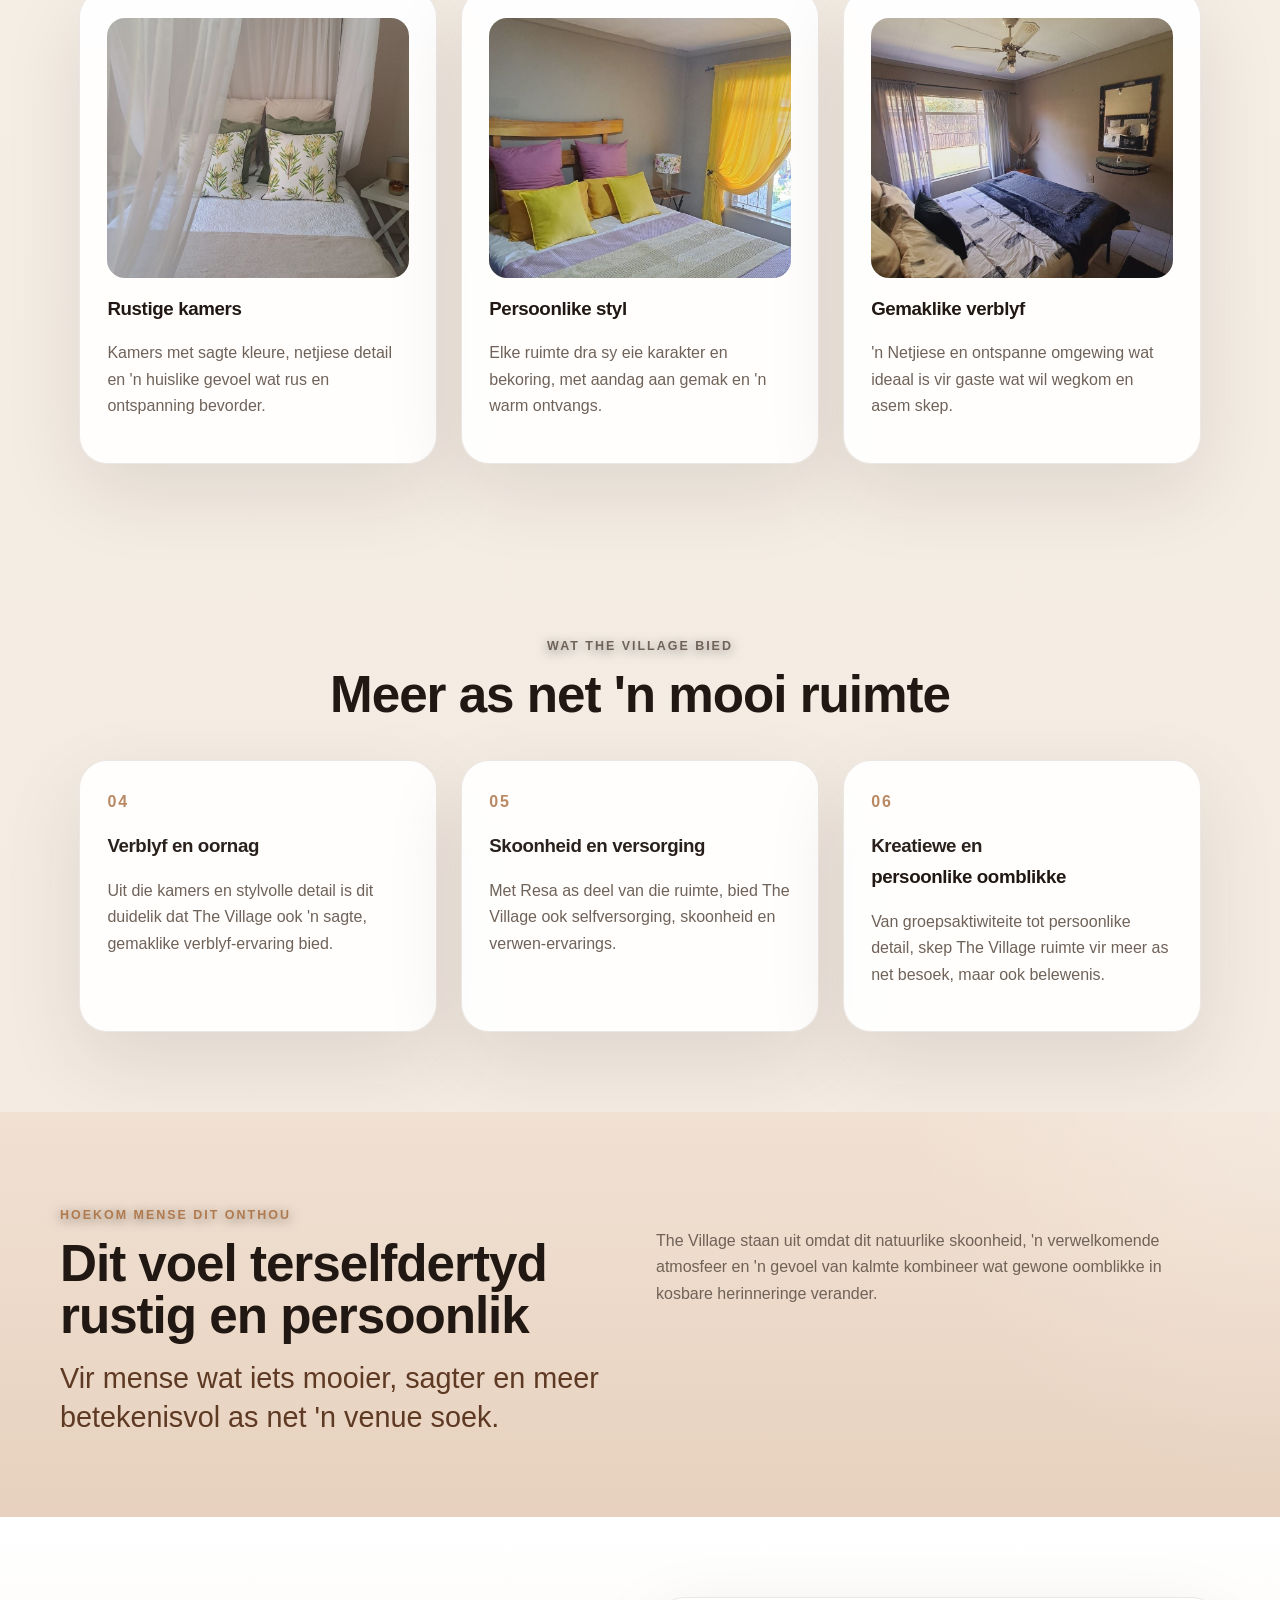
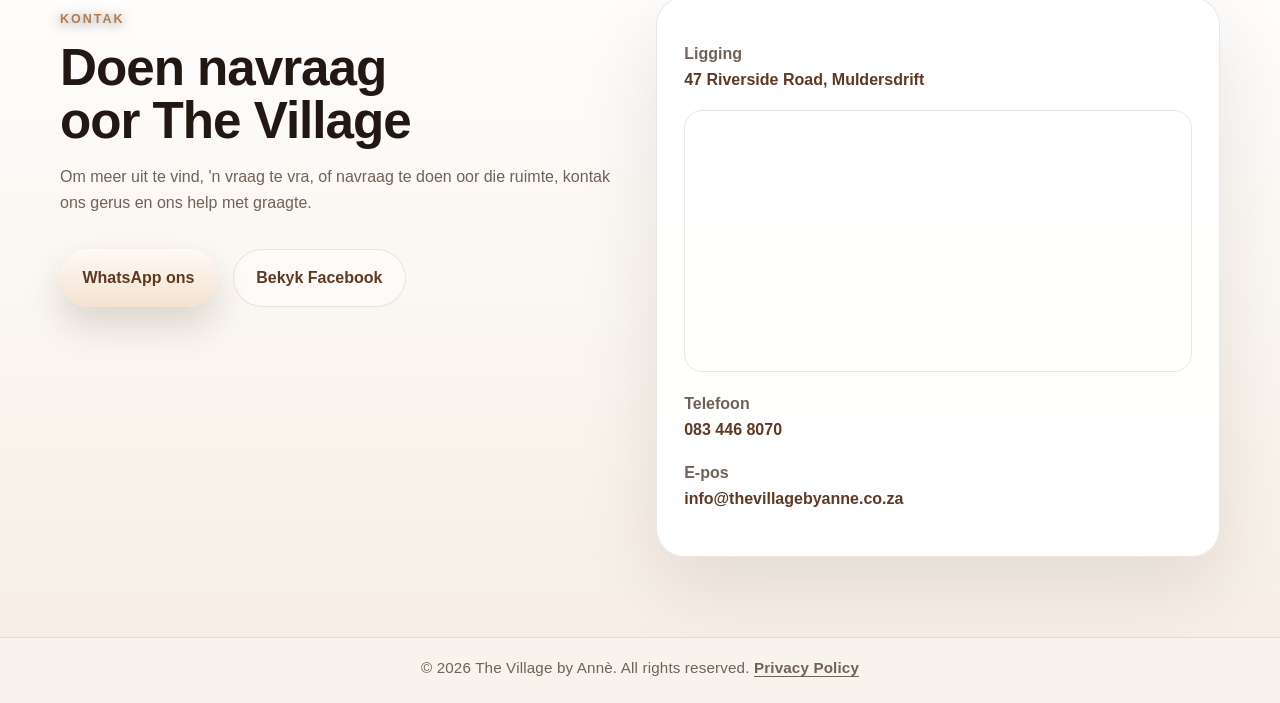
==== commit 7ff862db: "Create premium motion redesign draft" ====
--- a/index.html
+++ b/index.html
@@ -37,6 +37,7 @@
     }
   </script>
   <link rel="stylesheet" href="styles.css" />
+  <link rel="stylesheet" href="assets/smartsite-motion.css" />
 </head>
 <body>
   <header class="hero">
@@ -72,7 +73,7 @@
         atmosfeer en kosbare oomblikke wat in 'n plek vol warmte en bekoring gedeel word.
       </p>
       <div class="cta-row">
-        <a class="btn primary" href="#contact" data-i18n="hero_cta_primary">Doen 'n navraag</a>
+        <a class="btn primary ss-cta-pulse" href="#contact" data-i18n="hero_cta_primary">Doen 'n navraag</a>
         <a class="btn secondary" href="gallery.html" data-i18n="hero_cta_secondary">Bekyk die galery</a>
       </div>
       <div class="hero-metrics fade-up delay-2">
@@ -100,6 +101,34 @@
           <h2 data-i18n="welcome_title">Ontwerp om rustig, mooi en onvergeetlik te voel van die oomblik wat jy arriveer</h2>
         </div>
         <p class="statement-side-copy">Elke hoek is gerig op sagte detail, natuurlike lig en 'n gevoel van verfynde gemak wat mense onmiddellik laat ontspan.</p>
+      </div>
+    </section>
+
+    <section class="section wrap village-pathways ss-reveal ss-stagger">
+      <div class="section-heading center section-heading-narrow ss-reveal-item">
+        <p class="kicker" data-i18n="paths_kicker">Kies jou ervaring</p>
+        <h2 data-i18n="paths_title">Een bestemming, drie maniere om dit te beleef</h2>
+        <p data-i18n="paths_text">The Village bring byeenkomste, verblyf en Resa se versorging saam in een sagte, pragtige plattelandse ervaring.</p>
+      </div>
+      <div class="pathway-grid">
+        <a class="pathway-card ss-reveal-item ss-hover-lift ss-image-zoom" href="#contact">
+          <img src="assets/gallery-2.jpg" alt="The Village byeenkoms ruimte" />
+          <span class="pathway-index">01</span>
+          <h3 data-i18n="path1_title">Kom bymekaar</h3>
+          <p data-i18n="path1_text">Vir spesiale vieringe, geloofsbyeenkomste, familie-oomblikke en warm onthale.</p>
+        </a>
+        <a class="pathway-card ss-reveal-item ss-hover-lift ss-image-zoom" href="gallery.html">
+          <img src="assets/village-stay-3.jpg" alt="The Village verblyf" />
+          <span class="pathway-index">02</span>
+          <h3 data-i18n="path2_title">Bly oor</h3>
+          <p data-i18n="path2_text">Rustige kamers en huislike detail vir gaste wat langer wil asemhaal.</p>
+        </a>
+        <a class="pathway-card ss-reveal-item ss-hover-lift ss-image-zoom" href="resa.html">
+          <img src="assets/resa-gallery-2.jpg" alt="Resa skoonheid en versorging" />
+          <span class="pathway-index">03</span>
+          <h3 data-i18n="path3_title">Word versorg</h3>
+          <p data-i18n="path3_text">Resa bring skoonheid, produkte en sagte selfversorging nader aan die ervaring.</p>
+        </a>
       </div>
     </section>
 
@@ -157,6 +186,14 @@
         <h2 data-i18n="gallery_title">’n Moderne plattelandse voorkoms met tydlose bekoring</h2>
         <p data-i18n="gallery_text">Hierdie ruimtes en besonderhede skep die warm, unieke atmosfeer wat The Village so besonders maak.</p>
       </div>
+
+      <div class="village-reel ss-reveal ss-stagger" aria-label="The Village atmosfeer foto's">
+        <div class="reel-card ss-reveal-item ss-image-zoom"><img src="assets/reel-1.jpg" alt="The Village detail" /></div>
+        <div class="reel-card tall ss-reveal-item ss-image-zoom"><img src="assets/reel-3.jpg" alt="The Village rustige atmosfeer" /></div>
+        <div class="reel-card ss-reveal-item ss-image-zoom"><img src="assets/reel-5.jpg" alt="The Village buite detail" /></div>
+        <div class="reel-card ss-reveal-item ss-image-zoom"><img src="assets/reel-6.jpg" alt="The Village warm ontvangs" /></div>
+      </div>
+
       <div class="gallery-preview-card fade-up delay-1 spotlight-card">
         <img src="assets/hero.jpg" alt="The Village se hoofruimte en terrein" data-i18n-alt="gallery_img1_alt" />
         <div class="gallery-preview-copy">
@@ -240,7 +277,7 @@
             Om meer uit te vind, 'n vraag te vra, of navraag te doen oor die ruimte, kontak ons gerus en ons help met graagte.
           </p>
           <div class="cta-row">
-            <a class="btn primary" href="https://wa.me/27834468070" target="_blank" rel="noopener" data-i18n="contact_cta_whatsapp">WhatsApp ons</a>
+            <a class="btn primary ss-cta-pulse" href="https://wa.me/27834468070" target="_blank" rel="noopener" data-i18n="contact_cta_whatsapp">WhatsApp ons</a>
             <a class="btn ghost" href="https://www.facebook.com/share/1bQxs7ikWi/" target="_blank" rel="noopener" data-i18n="contact_cta_facebook">Bekyk Facebook</a>
           </div>
         </div>
@@ -288,6 +325,15 @@
         hero_cta_secondary: "Bekyk die galery",
         welcome_kicker: "Welkom by The Village",
         welcome_title: "Ontwerp om rustig, mooi en onvergeetlik te voel van die oomblik wat jy arriveer",
+        paths_kicker: "Kies jou ervaring",
+        paths_title: "Een bestemming, drie maniere om dit te beleef",
+        paths_text: "The Village bring byeenkomste, verblyf en Resa se versorging saam in een sagte, pragtige plattelandse ervaring.",
+        path1_title: "Kom bymekaar",
+        path1_text: "Vir spesiale vieringe, geloofsbyeenkomste, familie-oomblikke en warm onthale.",
+        path2_title: "Bly oor",
+        path2_text: "Rustige kamers en huislike detail vir gaste wat langer wil asemhaal.",
+        path3_title: "Word versorg",
+        path3_text: "Resa bring skoonheid, produkte en sagte selfversorging nader aan die ervaring.",
         about_kicker: "Oor ons",
         about_title: "’n Ruimte gevorm deur atmosfeer, skoonheid en hart",
         about_p1: "The Village bied 'n verfynde plattelandse ervaring met uitnodigende omgewing, natuurlike bekoring, en 'n verwelkomende atmosfeer wat elke besoek besonders laat voel.",
@@ -338,6 +384,15 @@
         hero_cta_secondary: "View the gallery",
         welcome_kicker: "Welcome to The Village",
         welcome_title: "Designed to feel calm, beautiful, and unforgettable from the moment you arrive",
+        paths_kicker: "Choose your experience",
+        paths_title: "One destination, three ways to experience it",
+        paths_text: "The Village brings gatherings, accommodation, and Resa care together in one gentle countryside experience.",
+        path1_title: "Gather beautifully",
+        path1_text: "For special celebrations, faith gatherings, family moments, and warm welcomes.",
+        path2_title: "Stay over",
+        path2_text: "Calm rooms and homely details for guests who want to breathe a little longer.",
+        path3_title: "Be cared for",
+        path3_text: "Resa brings beauty, products, and gentle self-care into the wider experience.",
         about_kicker: "About",
         about_title: "A setting shaped by atmosphere, beauty, and heart",
         about_p1: "The Village offers a refined countryside experience with inviting surroundings, natural charm, and a welcoming atmosphere that makes every visit feel special.",
@@ -417,5 +472,6 @@
   </script>
   <script src="bot-config.js"></script>
   <script src="bot-widget.js"></script>
+  <script defer src="assets/smartsite-motion.js"></script>
 </body>
 </html>
--- a/styles.css
+++ b/styles.css
@@ -843,3 +843,130 @@
   color: var(--accent-dark);
   font-weight: 800;
 }
+
+/* Premium redesign additions */
+.village-pathways {
+  padding-top: 4.4rem;
+}
+
+.pathway-grid {
+  display: grid;
+  grid-template-columns: repeat(3, 1fr);
+  gap: 1.1rem;
+}
+
+.pathway-card {
+  position: relative;
+  min-height: 460px;
+  display: flex;
+  flex-direction: column;
+  justify-content: flex-end;
+  overflow: hidden;
+  padding: 1.4rem;
+  border-radius: 32px;
+  color: #fff;
+  text-decoration: none;
+  background: #211813;
+  box-shadow: var(--shadow);
+}
+
+.pathway-card::before {
+  content: '';
+  position: absolute;
+  inset: 0;
+  z-index: 1;
+  background:
+    linear-gradient(180deg, rgba(0,0,0,0.08), rgba(0,0,0,0.68)),
+    radial-gradient(circle at 20% 15%, rgba(255,255,255,0.22), transparent 30%);
+}
+
+.pathway-card img {
+  position: absolute;
+  inset: 0;
+  width: 100%;
+  height: 100%;
+  object-fit: cover;
+}
+
+.pathway-card > *:not(img) {
+  position: relative;
+  z-index: 2;
+}
+
+.pathway-index {
+  width: fit-content;
+  margin-bottom: auto;
+  padding: 0.42rem 0.72rem;
+  border: 1px solid rgba(255,255,255,0.38);
+  border-radius: 999px;
+  background: rgba(255,255,255,0.12);
+  backdrop-filter: blur(10px);
+  font-size: 0.78rem;
+  letter-spacing: 0.16em;
+  font-weight: 800;
+}
+
+.pathway-card h3 {
+  margin: 0 0 0.4rem;
+  font-size: clamp(1.7rem, 3vw, 2.55rem);
+  line-height: 1;
+  letter-spacing: -0.05em;
+}
+
+.pathway-card p {
+  max-width: 28ch;
+  margin: 0;
+  color: rgba(255,255,255,0.84);
+}
+
+.village-reel {
+  display: grid;
+  grid-template-columns: 1fr 1.15fr 0.85fr 1fr;
+  gap: 0.85rem;
+  align-items: end;
+  margin: 0 auto 1.4rem;
+}
+
+.reel-card {
+  height: 220px;
+  overflow: hidden;
+  border-radius: 28px;
+  box-shadow: 0 20px 60px rgba(36, 24, 18, 0.12);
+  background: var(--surface-strong);
+}
+
+.reel-card.tall {
+  height: 300px;
+}
+
+.reel-card img {
+  width: 100%;
+  height: 100%;
+  object-fit: cover;
+}
+
+.hero::after {
+  content: '';
+  position: absolute;
+  left: 6vw;
+  right: 6vw;
+  bottom: -1px;
+  height: 130px;
+  z-index: 1;
+  background: linear-gradient(180deg, transparent, #fcf8f2 92%);
+  pointer-events: none;
+}
+
+@media (max-width: 900px) {
+  .pathway-grid,
+  .village-reel {
+    grid-template-columns: 1fr;
+  }
+  .pathway-card {
+    min-height: 380px;
+  }
+  .reel-card,
+  .reel-card.tall {
+    height: 250px;
+  }
+}
--- a/assets/smartsite-motion.css
+++ b/assets/smartsite-motion.css
@@ -0,0 +1,111 @@
+/* SmartSite Motion Pack v1 — lightweight CSS utilities */
+:root {
+  --ss-motion-distance: 22px;
+  --ss-motion-duration: 720ms;
+  --ss-motion-ease: cubic-bezier(.2,.78,.22,1);
+  --ss-motion-glow: rgba(176,122,79,.24);
+}
+
+.ss-reveal,
+.ss-reveal-item {
+  opacity: 0;
+  transform: translateY(var(--ss-motion-distance));
+  transition:
+    opacity var(--ss-motion-duration) var(--ss-motion-ease),
+    transform var(--ss-motion-duration) var(--ss-motion-ease),
+    filter var(--ss-motion-duration) var(--ss-motion-ease);
+  will-change: opacity, transform;
+}
+
+.ss-reveal.ss-in,
+.ss-reveal-item.ss-in,
+.ss-in .ss-reveal-item {
+  opacity: 1;
+  transform: translateY(0);
+}
+
+.ss-stagger .ss-reveal-item:nth-child(1) { transition-delay: 0ms; }
+.ss-stagger .ss-reveal-item:nth-child(2) { transition-delay: 90ms; }
+.ss-stagger .ss-reveal-item:nth-child(3) { transition-delay: 180ms; }
+.ss-stagger .ss-reveal-item:nth-child(4) { transition-delay: 270ms; }
+.ss-stagger .ss-reveal-item:nth-child(5) { transition-delay: 360ms; }
+.ss-stagger .ss-reveal-item:nth-child(6) { transition-delay: 450ms; }
+
+.ss-hover-lift {
+  transition: transform 260ms ease, box-shadow 260ms ease, border-color 260ms ease;
+}
+.ss-hover-lift:hover,
+.ss-hover-lift:focus-within {
+  transform: translateY(-6px);
+  box-shadow: 0 22px 60px rgba(20, 12, 8, .14);
+}
+
+.ss-image-zoom {
+  overflow: hidden;
+}
+.ss-image-zoom img {
+  transition: transform 900ms var(--ss-motion-ease), filter 900ms var(--ss-motion-ease);
+}
+.ss-image-zoom:hover img {
+  transform: scale(1.055);
+  filter: saturate(1.05) contrast(1.03);
+}
+
+.ss-cta-pulse {
+  position: relative;
+  isolation: isolate;
+}
+.ss-cta-pulse::after {
+  content: '';
+  position: absolute;
+  inset: -7px;
+  z-index: -1;
+  border-radius: inherit;
+  background: radial-gradient(circle, var(--ss-motion-glow), transparent 70%);
+  opacity: 0;
+  transform: scale(.92);
+  animation: ssCtaPulse 4.8s ease-in-out 2s infinite;
+}
+@keyframes ssCtaPulse {
+  0%, 72%, 100% { opacity: 0; transform: scale(.92); }
+  82% { opacity: 1; transform: scale(1); }
+}
+
+.ss-float-soft {
+  animation: ssFloatSoft 7s ease-in-out infinite;
+}
+@keyframes ssFloatSoft {
+  0%, 100% { transform: translate3d(0,0,0); }
+  50% { transform: translate3d(0,-10px,0); }
+}
+
+.ss-kenburns {
+  overflow: hidden;
+}
+.ss-kenburns > img,
+.ss-kenburns > picture img {
+  animation: ssKenburns 16s ease-in-out infinite alternate;
+  transform-origin: center;
+}
+@keyframes ssKenburns {
+  from { transform: scale(1); }
+  to { transform: scale(1.08); }
+}
+
+.ss-counter {
+  font-variant-numeric: tabular-nums;
+}
+
+@media (prefers-reduced-motion: reduce) {
+  *, *::before, *::after {
+    animation-duration: .001ms !important;
+    animation-iteration-count: 1 !important;
+    scroll-behavior: auto !important;
+    transition-duration: .001ms !important;
+  }
+  .ss-reveal,
+  .ss-reveal-item {
+    opacity: 1 !important;
+    transform: none !important;
+  }
+}
